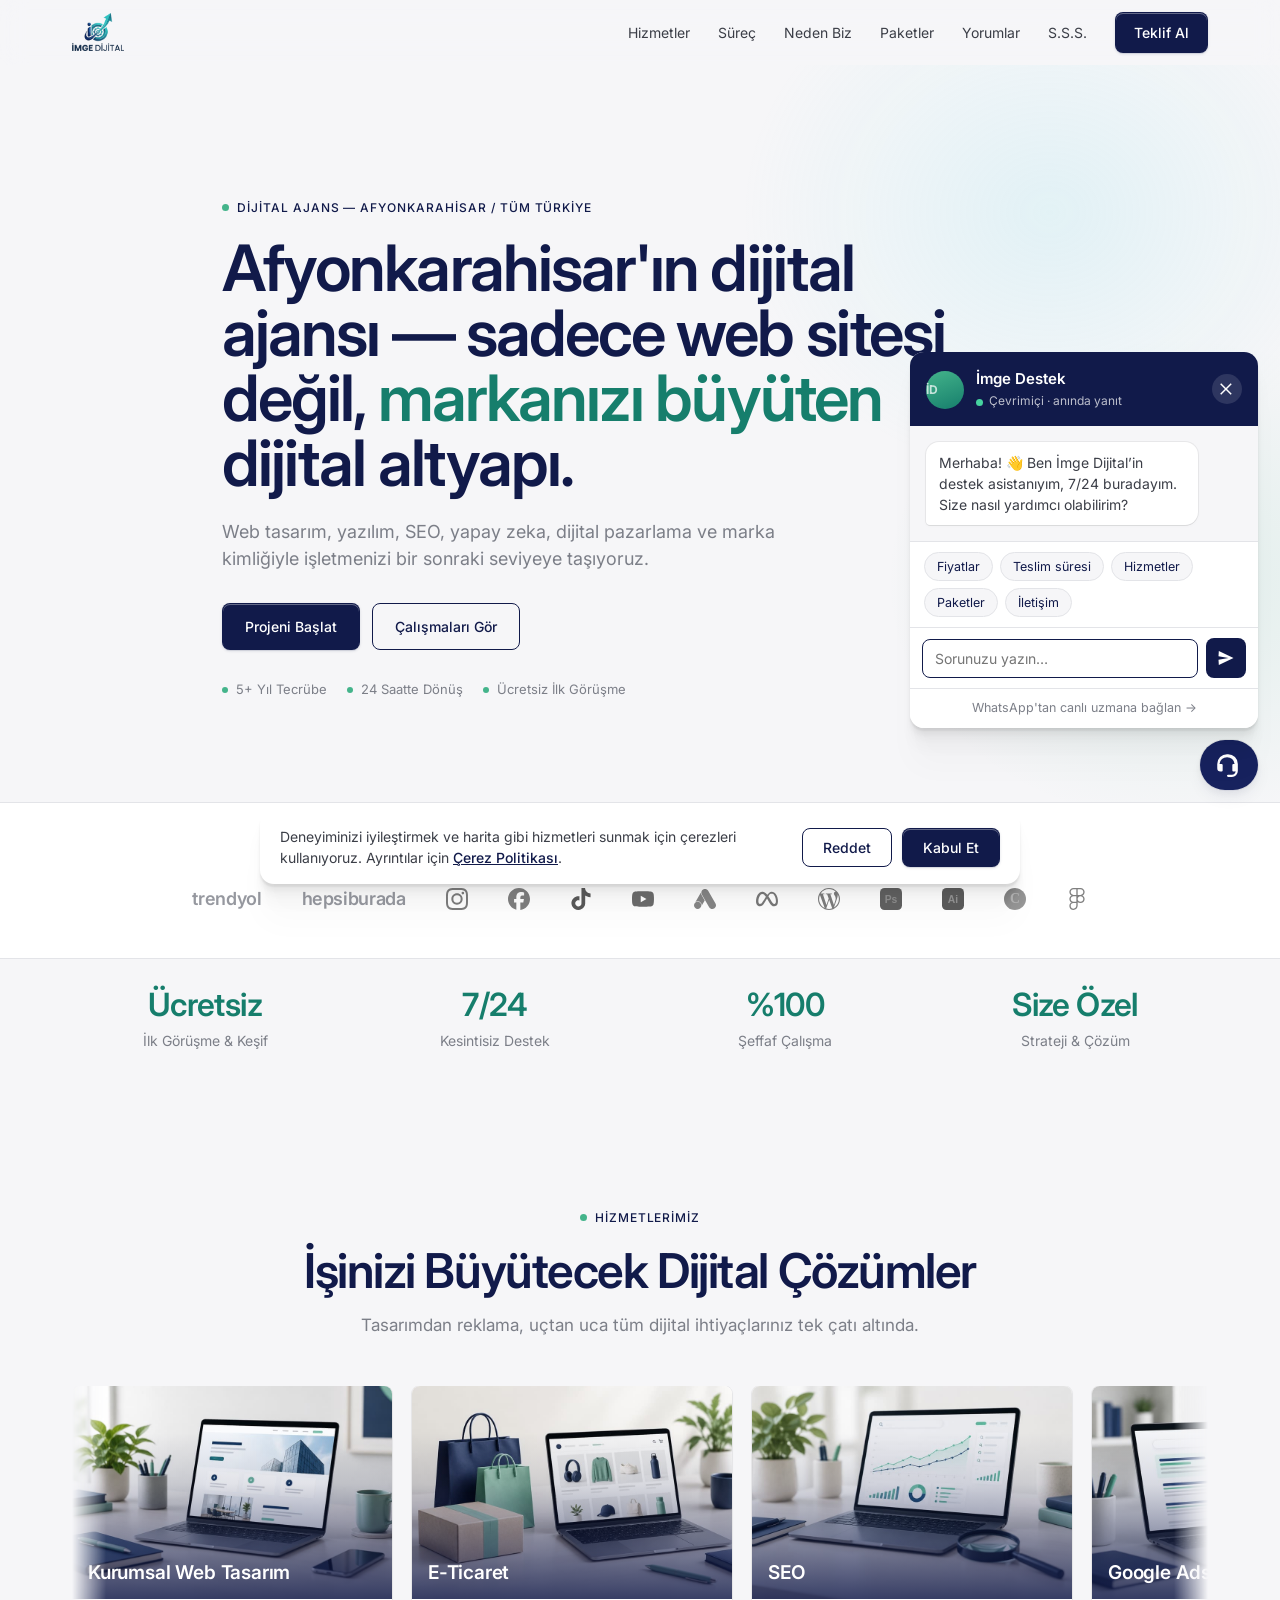
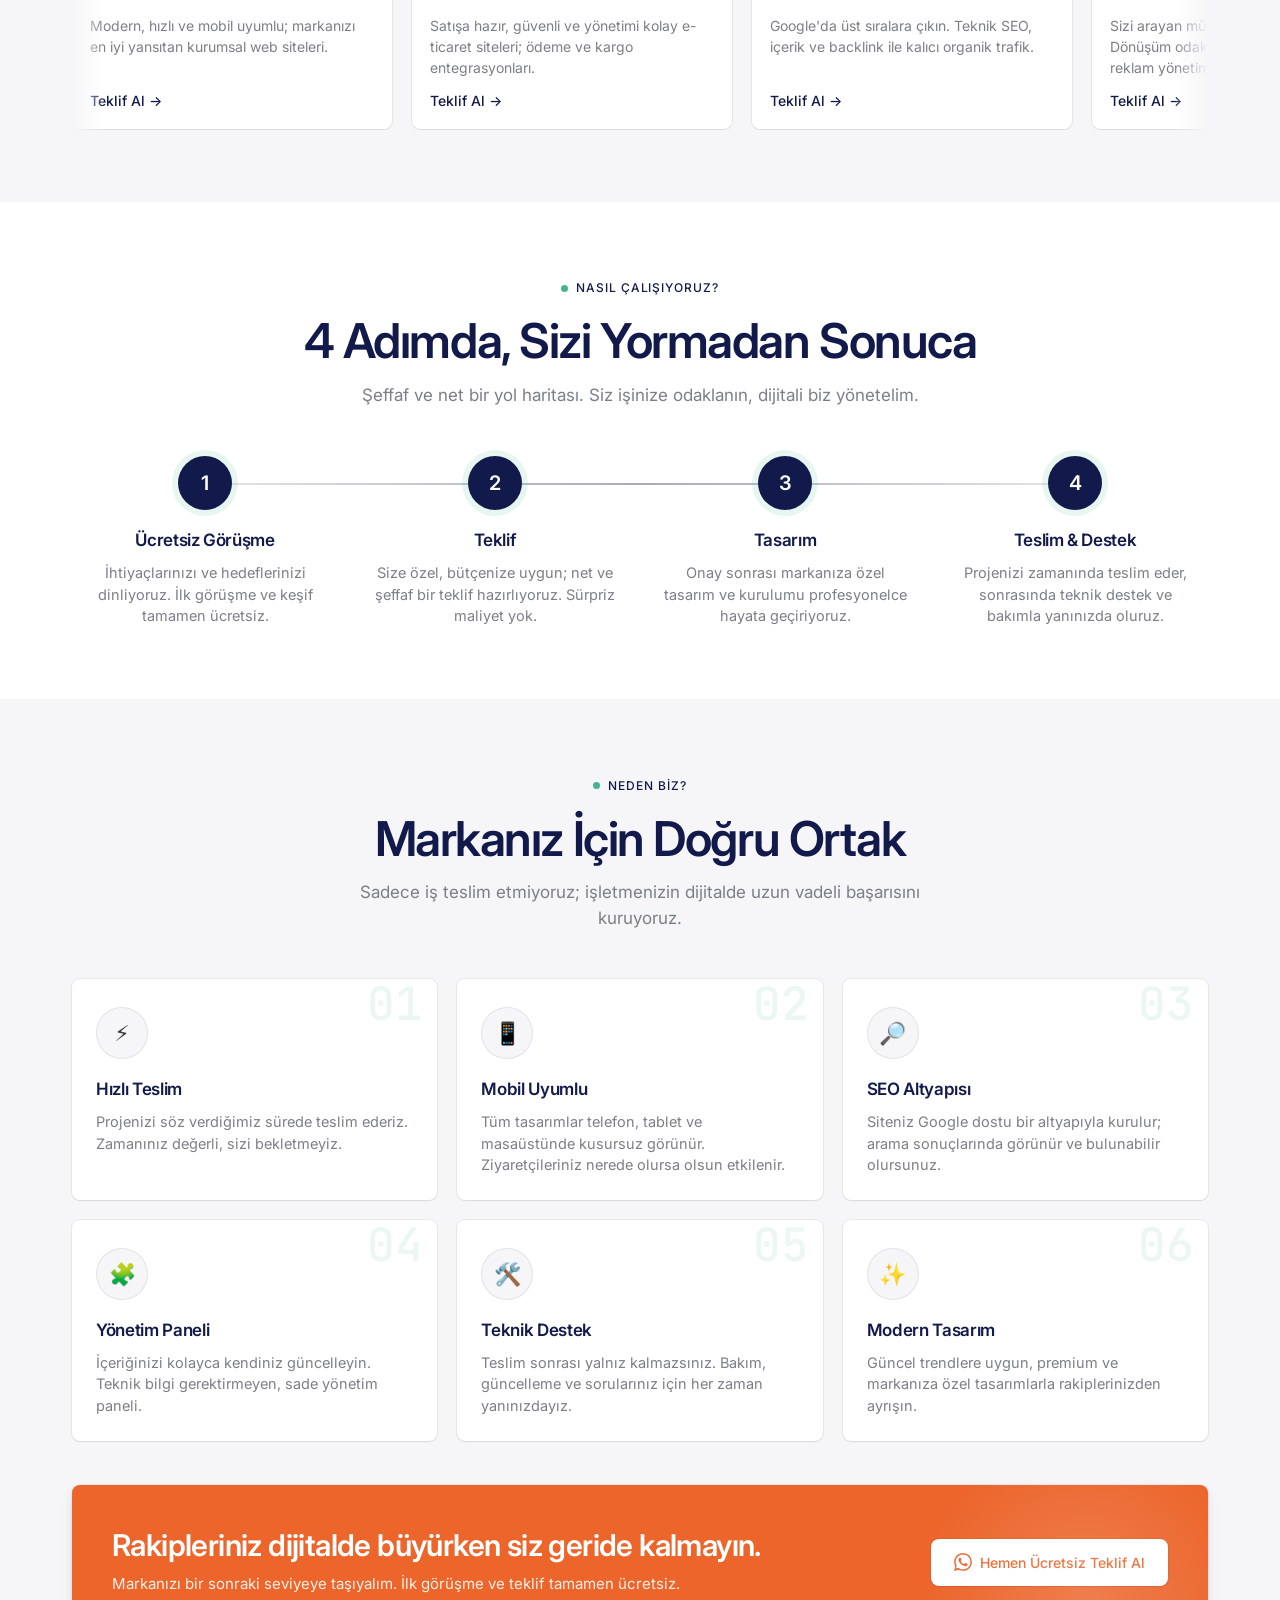
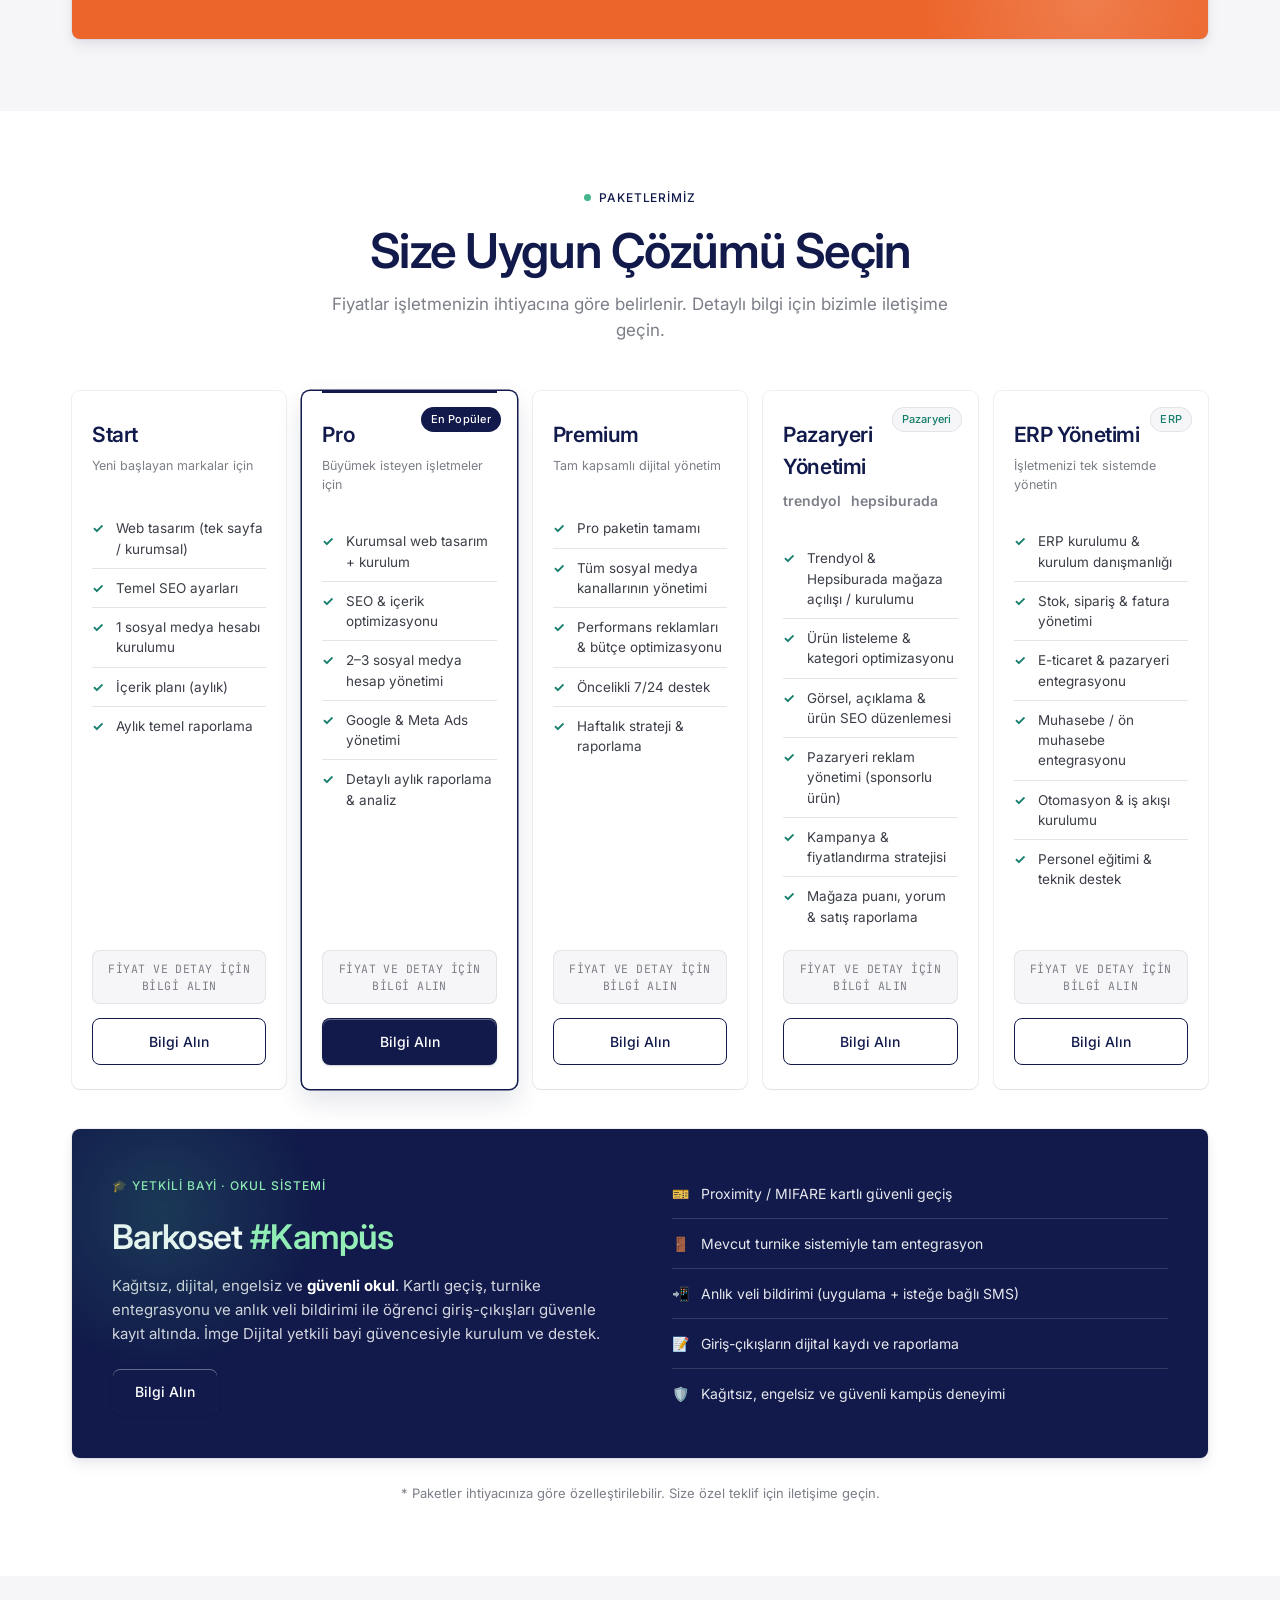
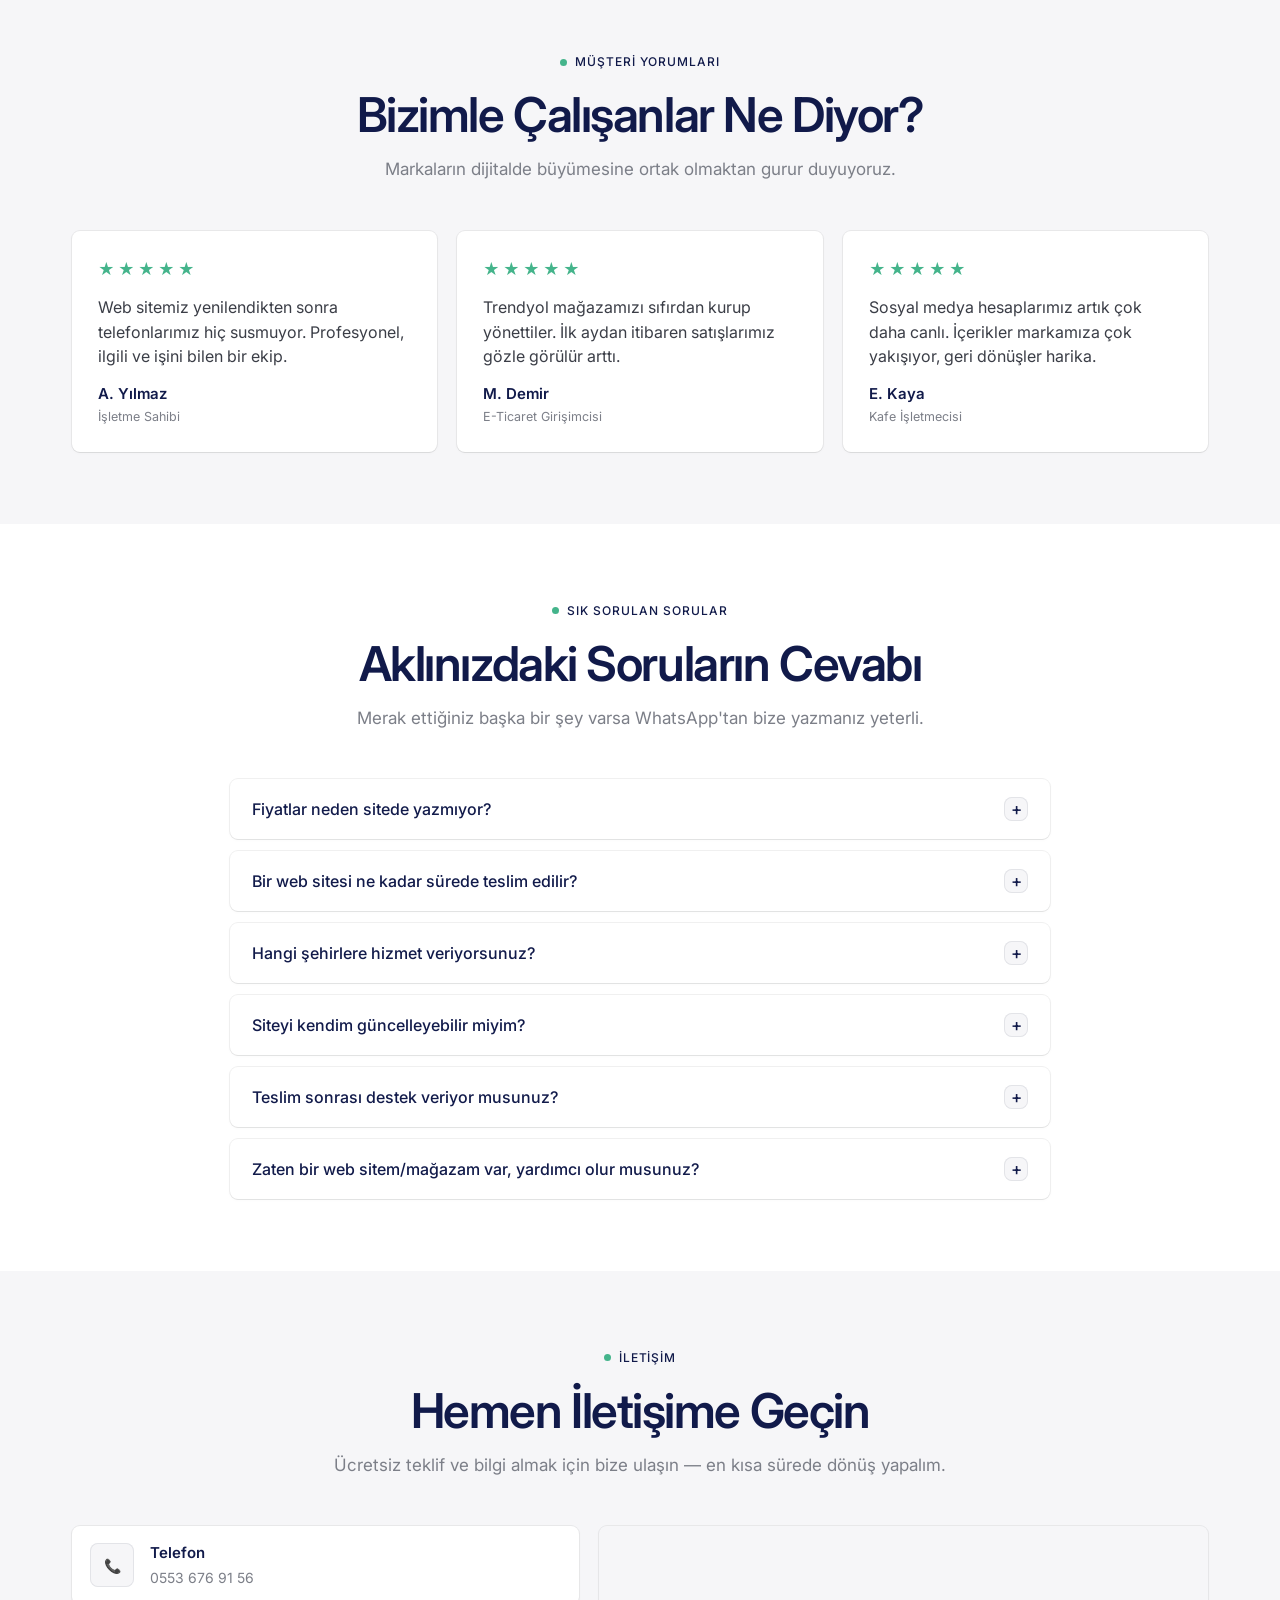
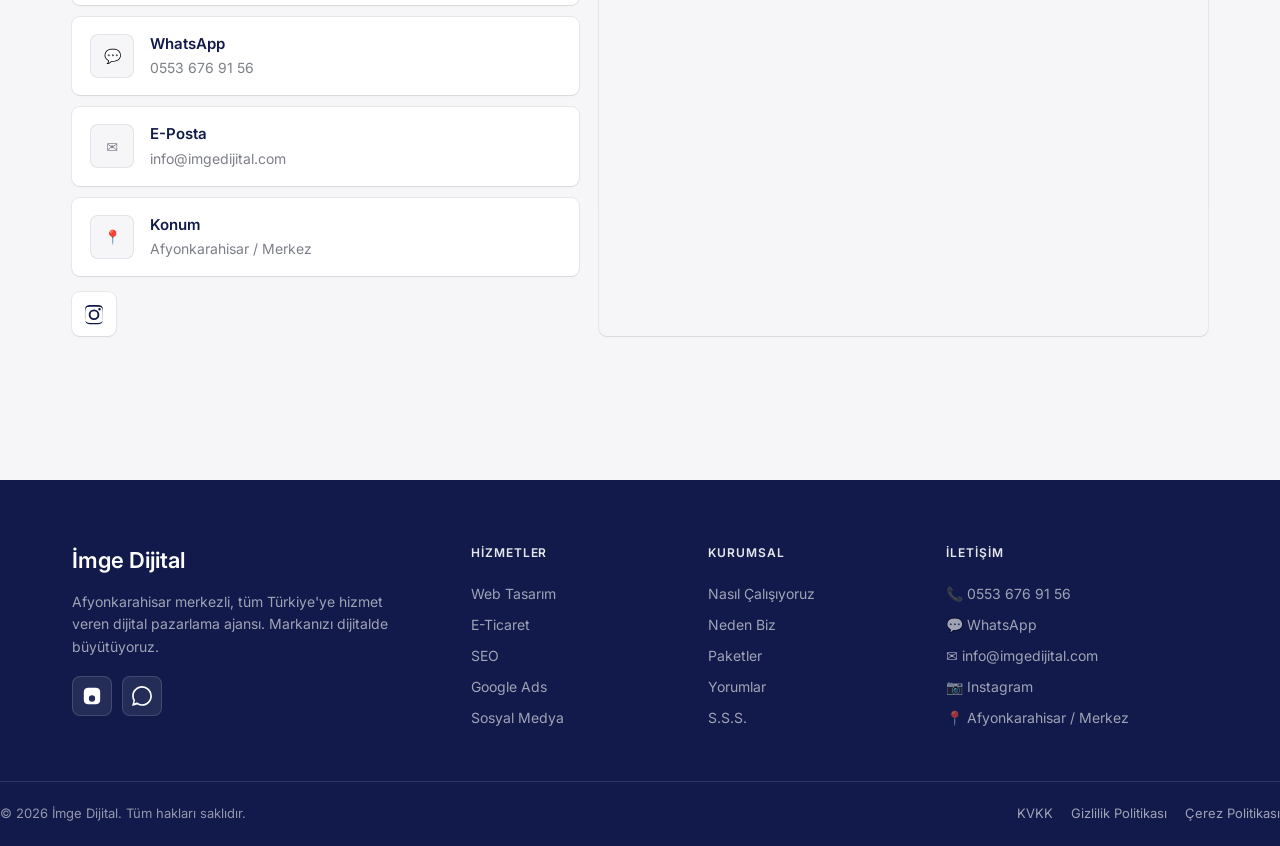
==== index.html @ 30df8cd0 "Neden Biz kartları: numaralandırılmış (01-06), dairesel ikon + hover'da seafoam şerit - CSS counter " ====
<!DOCTYPE html>
<html lang="tr">
<head>
  <meta charset="UTF-8" />
  <meta name="viewport" content="width=device-width, initial-scale=1.0" />
  <title>İmge Dijital | Afyonkarahisar Dijital Pazarlama Ajansı</title>
  <meta name="description" content="Afyonkarahisar merkezli dijital ajans. Web tasarım, e-ticaret, SEO, Google & Meta reklamlarıyla markanızı büyütüyoruz. Ücretsiz teklif alın." />
  <meta name="author" content="İmge Dijital" />
  <meta name="robots" content="index, follow" />
  <meta name="theme-color" content="#f6f6f8" />
  <link rel="canonical" href="https://imgedijital.com/" />

  <!-- Sosyal paylaşım (Open Graph) -->
  <meta property="og:type" content="website" />
  <meta property="og:site_name" content="İmge Dijital" />
  <meta property="og:title" content="İmge Dijital — Kurumsal Web Tasarım & Dijital Pazarlama Ajansı" />
  <meta property="og:description" content="Kurumsal web tasarım, e-ticaret, SEO, Google & Meta reklamları ve sosyal medya yönetimiyle markanızı dijitalde büyütüyoruz. Ücretsiz teklif alın." />
  <meta property="og:image" content="https://imgedijital.com/assets/img/og-image.png" />
  <meta property="og:image:width" content="1200" />
  <meta property="og:image:height" content="630" />
  <meta property="og:url" content="https://imgedijital.com/" />
  <meta property="og:locale" content="tr_TR" />
  <meta name="twitter:card" content="summary_large_image" />
  <meta name="twitter:title" content="İmge Dijital — Dijital Pazarlama & Web Tasarım Ajansı" />
  <meta name="twitter:description" content="Markanızı dijitalde büyütüyoruz. Kurumsal web, e-ticaret, SEO ve reklam yönetimi. Ücretsiz teklif alın." />
  <meta name="twitter:image" content="https://imgedijital.com/assets/img/og-image.png" />

  <!-- Favicon (SVG) -->
  <link rel="icon" href="data:image/svg+xml,%3Csvg xmlns='http://www.w3.org/2000/svg' viewBox='0 0 64 64'%3E%3Crect width='64' height='64' rx='14' fill='%2313335f'/%3E%3Ctext x='32' y='44' font-family='Arial,sans-serif' font-size='30' font-weight='bold' fill='%2334b3c9' text-anchor='middle'%3E%C4%B0D%3C/text%3E%3C/svg%3E" />

  <link rel="preconnect" href="https://fonts.googleapis.com" />
  <link rel="preconnect" href="https://fonts.gstatic.com" crossorigin />
  <link href="https://fonts.googleapis.com/css2?family=Inter:wght@300;400;500;600;700&family=JetBrains+Mono:wght@400;500&display=swap" rel="stylesheet" />
  <link rel="stylesheet" href="css/style.css?v=28" />
</head>
<body>

  <!-- ===== HEADER / NAVBAR ===== -->
  <header class="header" id="header">
    <div class="container nav">
      <a href="#hero" class="logo" aria-label="İmge Dijital ana sayfa">
        <img src="assets/img/logo.png" alt="İmge Dijital logo" class="logo-img" width="52" height="38" />
      </a>

      <nav class="nav-links" id="navLinks" aria-label="Ana menü">
        <a href="#hizmetler">Hizmetler</a>
        <a href="#surec">Süreç</a>
        <a href="#neden-biz">Neden Biz</a>
        <a href="#paketler">Paketler</a>
        <a href="#yorumlar">Yorumlar</a>
        <a href="#sss">S.S.S.</a>
        <a href="https://wa.me/905536769156?text=Merhaba,%20teklif%20almak%20istiyorum" class="btn btn-primary nav-cta" target="_blank" rel="noopener">Teklif Al</a>
      </nav>

      <button class="hamburger" id="hamburger" aria-label="Menüyü aç/kapat" aria-expanded="false">
        <span></span><span></span><span></span>
      </button>
    </div>
  </header>

  <!-- ===== HERO (Column · kurumsal split + kod kartı) ===== -->
  <section class="vb-hero" id="hero">
    <div class="container vb-hero-inner">
      <div class="vb-hero-text">
        <span class="tag-dot">Dijital Ajans — Afyonkarahisar / Tüm Türkiye</span>
        <h1 class="vb-hero-title">Afyonkarahisar'ın dijital ajansı — sadece web sitesi değil, <span class="accent">markanızı büyüten</span> dijital altyapı.</h1>
        <p class="vb-lede">Web tasarım, yazılım, SEO, yapay zeka, dijital pazarlama ve marka kimliğiyle işletmenizi bir sonraki seviyeye taşıyoruz.</p>
        <div class="vb-hero-actions">
          <a class="btn btn-primary" href="https://wa.me/905536769156?text=Merhaba,%20projemi%20ba%C5%9Flatmak%20istiyorum" target="_blank" rel="noopener">Projeni Başlat</a>
          <a class="btn btn-secondary" href="#hizmetler">Çalışmaları Gör</a>
        </div>
        <ul class="vb-hero-meta">
          <li><span class="dot"></span> 5+ Yıl Tecrübe</li>
          <li><span class="dot"></span> 24 Saatte Dönüş</li>
          <li><span class="dot"></span> Ücretsiz İlk Görüşme</li>
        </ul>
      </div>
    </div>
  </section>

  <!-- ===== PLATFORM ŞERİDİ ===== -->
  <section class="platforms">
    <div class="container">
      <p class="platforms-title">Uzmanı Olduğumuz Platformlar</p>
      <div class="platforms-row">
        <span class="wordmark trendyol">trendyol</span>
        <span class="wordmark hepsiburada">hepsiburada</span>
        <img src="assets/icons/instagram.svg" alt="Instagram" loading="lazy" />
        <img src="assets/icons/facebook.svg" alt="Facebook" loading="lazy" />
        <img src="assets/icons/tiktok.svg" alt="TikTok" loading="lazy" />
        <img src="assets/icons/youtube.svg" alt="YouTube" loading="lazy" />
        <img src="assets/icons/googleads.svg" alt="Google Ads" loading="lazy" />
        <img src="assets/icons/meta.svg" alt="Meta" loading="lazy" />
        <img src="assets/icons/wordpress.svg" alt="WordPress" loading="lazy" />
        <img src="assets/icons/photoshop.svg" alt="Adobe Photoshop" loading="lazy" />
        <img src="assets/icons/illustrator.svg" alt="Adobe Illustrator" loading="lazy" />
        <img src="assets/icons/canva.svg" alt="Canva" loading="lazy" />
        <img src="assets/icons/figma.svg" alt="Figma" loading="lazy" />
      </div>
    </div>
  </section>

  <!-- ===== TAAHHÜT BANDI ===== -->
  <section class="stats">
    <div class="container stats-row">
      <div class="stat reveal">
        <span class="stat-num">Ücretsiz</span>
        <span class="stat-label">İlk Görüşme &amp; Keşif</span>
      </div>
      <div class="stat reveal">
        <span class="stat-num">7/24</span>
        <span class="stat-label">Kesintisiz Destek</span>
      </div>
      <div class="stat reveal">
        <span class="stat-num">%100</span>
        <span class="stat-label">Şeffaf Çalışma</span>
      </div>
      <div class="stat reveal">
        <span class="stat-num">Size Özel</span>
        <span class="stat-label">Strateji &amp; Çözüm</span>
      </div>
    </div>
  </section>

  <!-- ===== HİZMETLER ===== -->
  <section class="section" id="hizmetler">
    <div class="container">
      <div class="section-head">
        <span class="eyebrow">Hizmetlerimiz</span>
        <h2>İşinizi Büyütecek Dijital Çözümler</h2>
        <p>Tasarımdan reklama, uçtan uca tüm dijital ihtiyaçlarınız tek çatı altında.</p>
      </div>

      <div class="svc-carousel" id="svcCarousel" aria-label="Hizmetler — kayan galeri">
        <div class="svc-track" id="svcTrack">
          <article class="svc-slide">
            <div class="svc-media"><img src="assets/img/services/web.jpg" alt="Kurumsal web tasarım" loading="lazy" width="430" height="287" /><h3><a href="/web-tasarim">Kurumsal Web Tasarım</a></h3></div>
            <div class="svc-body"><p>Modern, hızlı ve mobil uyumlu; markanızı en iyi yansıtan kurumsal web siteleri.</p><a href="https://wa.me/905536769156?text=Merhaba,%20Kurumsal%20Web%20Tasar%C4%B1m%20i%C3%A7in%20teklif%20almak%20istiyorum" class="svc-cta" target="_blank" rel="noopener">Teklif Al →</a></div>
          </article>
          <article class="svc-slide">
            <div class="svc-media"><img src="assets/img/services/eticaret.jpg" alt="E-ticaret" loading="lazy" width="430" height="287" /><h3><a href="/e-ticaret">E-Ticaret</a></h3></div>
            <div class="svc-body"><p>Satışa hazır, güvenli ve yönetimi kolay e-ticaret siteleri; ödeme ve kargo entegrasyonları.</p><a href="https://wa.me/905536769156?text=Merhaba,%20E-Ticaret%20sitesi%20i%C3%A7in%20teklif%20almak%20istiyorum" class="svc-cta" target="_blank" rel="noopener">Teklif Al →</a></div>
          </article>
          <article class="svc-slide">
            <div class="svc-media"><img src="assets/img/services/seo.jpg" alt="SEO ve analiz" loading="lazy" width="430" height="287" /><h3><a href="/seo-hizmeti">SEO</a></h3></div>
            <div class="svc-body"><p>Google'da üst sıralara çıkın. Teknik SEO, içerik ve backlink ile kalıcı organik trafik.</p><a href="https://wa.me/905536769156?text=Merhaba,%20SEO%20hizmeti%20i%C3%A7in%20teklif%20almak%20istiyorum" class="svc-cta" target="_blank" rel="noopener">Teklif Al →</a></div>
          </article>
          <article class="svc-slide">
            <div class="svc-media"><img src="assets/img/services/googleads.jpg" alt="Google Ads" loading="lazy" width="430" height="287" /><h3><a href="/google-ads-yonetimi">Google Ads</a></h3></div>
            <div class="svc-body"><p>Sizi arayan müşterinin karşısına çıkın. Dönüşüm odaklı, bütçe dostu Google reklam yönetimi.</p><a href="https://wa.me/905536769156?text=Merhaba,%20Google%20Ads%20i%C3%A7in%20teklif%20almak%20istiyorum" class="svc-cta" target="_blank" rel="noopener">Teklif Al →</a></div>
          </article>
          <article class="svc-slide">
            <div class="svc-media"><img src="assets/img/services/meta.jpg" alt="Meta reklamları" loading="lazy" width="430" height="287" /><h3>Meta Reklamları</h3></div>
            <div class="svc-body"><p>Instagram &amp; Facebook'ta doğru kitleye ulaşın. Hedefli kampanyalarla satış ve etkileşim.</p><a href="https://wa.me/905536769156?text=Merhaba,%20Meta%20Reklamlar%C4%B1%20i%C3%A7in%20teklif%20almak%20istiyorum" class="svc-cta" target="_blank" rel="noopener">Teklif Al →</a></div>
          </article>
          <article class="svc-slide">
            <div class="svc-media"><img src="assets/img/services/sosyal.jpg" alt="Sosyal medya yönetimi" loading="lazy" width="430" height="287" /><h3>Sosyal Medya Yönetimi</h3></div>
            <div class="svc-body"><p>İçerik planı, tasarım ve paylaşım yönetimi ile markanızı sosyal medyada canlı tutuyoruz.</p><a href="https://wa.me/905536769156?text=Merhaba,%20Sosyal%20Medya%20Y%C3%B6netimi%20i%C3%A7in%20teklif%20almak%20istiyorum" class="svc-cta" target="_blank" rel="noopener">Teklif Al →</a></div>
          </article>
          <article class="svc-slide">
            <div class="svc-media"><img src="assets/img/services/logo.jpg" alt="Logo ve kurumsal kimlik" loading="lazy" width="430" height="287" /><h3>Logo &amp; Kurumsal Kimlik</h3></div>
            <div class="svc-body"><p>Akılda kalıcı logo, kartvizit ve kurumsal kimlik tasarımıyla markanıza profesyonel bir yüz.</p><a href="https://wa.me/905536769156?text=Merhaba,%20Logo%20ve%20Kurumsal%20Kimlik%20i%C3%A7in%20teklif%20almak%20istiyorum" class="svc-cta" target="_blank" rel="noopener">Teklif Al →</a></div>
          </article>
          <article class="svc-slide">
            <div class="svc-media"><img src="assets/img/services/video.jpg" alt="Video reklam" loading="lazy" width="430" height="287" /><h3>Video Reklam</h3></div>
            <div class="svc-body"><p>Tanıtım, ürün ve reklam videolarıyla markanızı hareketlendirin; kısa ve etkili prodüksiyon.</p><a href="https://wa.me/905536769156?text=Merhaba,%20Video%20Reklam%20i%C3%A7in%20teklif%20almak%20istiyorum" class="svc-cta" target="_blank" rel="noopener">Teklif Al →</a></div>
          </article>
        </div>
      </div>
    </div>
  </section>

  <!-- ===== SÜREÇ / NASIL ÇALIŞIYORUZ ===== -->
  <section class="section section-alt" id="surec">
    <div class="container">
      <div class="section-head">
        <span class="eyebrow">Nasıl Çalışıyoruz?</span>
        <h2>4 Adımda, Sizi Yormadan Sonuca</h2>
        <p>Şeffaf ve net bir yol haritası. Siz işinize odaklanın, dijitali biz yönetelim.</p>
      </div>

      <div class="steps">
        <div class="step reveal">
          <span class="step-num">1</span>
          <h3>Ücretsiz Görüşme</h3>
          <p>İhtiyaçlarınızı ve hedeflerinizi dinliyoruz. İlk görüşme ve keşif tamamen ücretsiz.</p>
        </div>
        <div class="step reveal">
          <span class="step-num">2</span>
          <h3>Teklif</h3>
          <p>Size özel, bütçenize uygun; net ve şeffaf bir teklif hazırlıyoruz. Sürpriz maliyet yok.</p>
        </div>
        <div class="step reveal">
          <span class="step-num">3</span>
          <h3>Tasarım</h3>
          <p>Onay sonrası markanıza özel tasarım ve kurulumu profesyonelce hayata geçiriyoruz.</p>
        </div>
        <div class="step reveal">
          <span class="step-num">4</span>
          <h3>Teslim &amp; Destek</h3>
          <p>Projenizi zamanında teslim eder, sonrasında teknik destek ve bakımla yanınızda oluruz.</p>
        </div>
      </div>
    </div>
  </section>

  <!-- ===== NEDEN BİZ ===== -->
  <section class="section" id="neden-biz">
    <div class="container">
      <div class="section-head">
        <span class="eyebrow">Neden Biz?</span>
        <h2>Markanız İçin Doğru Ortak</h2>
        <p>Sadece iş teslim etmiyoruz; işletmenizin dijitalde uzun vadeli başarısını kuruyoruz.</p>
      </div>

      <div class="grid grid-3 features">
        <div class="feature reveal">
          <span class="feat-ico">⚡</span>
          <h3>Hızlı Teslim</h3>
          <p>Projenizi söz verdiğimiz sürede teslim ederiz. Zamanınız değerli, sizi bekletmeyiz.</p>
        </div>
        <div class="feature reveal">
          <span class="feat-ico">📱</span>
          <h3>Mobil Uyumlu</h3>
          <p>Tüm tasarımlar telefon, tablet ve masaüstünde kusursuz görünür. Ziyaretçileriniz nerede olursa olsun etkilenir.</p>
        </div>
        <div class="feature reveal">
          <span class="feat-ico">🔎</span>
          <h3>SEO Altyapısı</h3>
          <p>Siteniz Google dostu bir altyapıyla kurulur; arama sonuçlarında görünür ve bulunabilir olursunuz.</p>
        </div>
        <div class="feature reveal">
          <span class="feat-ico">🧩</span>
          <h3>Yönetim Paneli</h3>
          <p>İçeriğinizi kolayca kendiniz güncelleyin. Teknik bilgi gerektirmeyen, sade yönetim paneli.</p>
        </div>
        <div class="feature reveal">
          <span class="feat-ico">🛠️</span>
          <h3>Teknik Destek</h3>
          <p>Teslim sonrası yalnız kalmazsınız. Bakım, güncelleme ve sorularınız için her zaman yanınızdayız.</p>
        </div>
        <div class="feature reveal">
          <span class="feat-ico">✨</span>
          <h3>Modern Tasarım</h3>
          <p>Güncel trendlere uygun, premium ve markanıza özel tasarımlarla rakiplerinizden ayrışın.</p>
        </div>
      </div>

      <!-- Harekete geçirici banner -->
      <div class="cta-banner reveal">
        <div class="cta-text">
          <h3>Rakipleriniz dijitalde büyürken siz geride kalmayın.</h3>
          <p>Markanızı bir sonraki seviyeye taşıyalım. İlk görüşme ve teklif tamamen ücretsiz.</p>
        </div>
        <a href="https://wa.me/905536769156?text=Merhaba,%20markam%C4%B1%20b%C3%BCy%C3%BCtmek%20i%C3%A7in%20teklif%20almak%20istiyorum" class="btn btn-white" target="_blank" rel="noopener">
          <svg class="ico" viewBox="0 0 24 24" width="20" height="20" aria-hidden="true"><path fill="currentColor" d="M.057 24l1.687-6.163a11.867 11.867 0 0 1-1.587-5.946C.16 5.335 5.495 0 12.05 0a11.82 11.82 0 0 1 8.413 3.488 11.82 11.82 0 0 1 3.48 8.414c-.003 6.557-5.338 11.892-11.893 11.892a11.9 11.9 0 0 1-5.688-1.448L.057 24zm6.597-3.807c1.676.995 3.276 1.591 5.392 1.592 5.448 0 9.886-4.434 9.889-9.885.002-5.462-4.415-9.89-9.881-9.892-5.452 0-9.887 4.434-9.889 9.884a9.82 9.82 0 0 0 1.51 5.26l-.999 3.648 3.978-1.297zm11.387-5.464c-.074-.124-.272-.198-.57-.347-.297-.149-1.758-.868-2.031-.967-.272-.099-.47-.149-.669.149-.198.297-.768.967-.941 1.165-.173.198-.347.223-.644.074-.297-.149-1.255-.462-2.39-1.475-.883-.788-1.48-1.761-1.653-2.059-.173-.297-.018-.458.13-.606.134-.133.297-.347.446-.521.151-.172.2-.296.3-.495.099-.198.05-.372-.025-.521-.075-.148-.669-1.611-.916-2.206-.242-.579-.487-.501-.669-.51l-.57-.01c-.198 0-.52.074-.792.372-.272.297-1.04 1.016-1.04 2.479 0 1.462 1.065 2.875 1.213 3.074.149.198 2.095 3.2 5.076 4.487.71.306 1.263.489 1.694.626.712.226 1.36.194 1.872.118.571-.085 1.758-.719 2.006-1.413.248-.695.248-1.29.173-1.414z"/></svg>
          Hemen Ücretsiz Teklif Al
        </a>
      </div>
    </div>
  </section>

  <!-- ===== PAKETLER ===== -->
  <section class="section section-alt" id="paketler">
    <div class="container">
      <div class="section-head">
        <span class="eyebrow">Paketlerimiz</span>
        <h2>Size Uygun Çözümü Seçin</h2>
        <p>Fiyatlar işletmenizin ihtiyacına göre belirlenir. Detaylı bilgi için bizimle iletişime geçin.</p>
      </div>

      <div class="grid packages">
        <article class="pkg reveal">
          <div class="pkg-head">
            <h3>Start</h3>
            <p class="pkg-tag">Yeni başlayan markalar için</p>
          </div>
          <ul class="pkg-list">
            <li>Web tasarım (tek sayfa / kurumsal)</li>
            <li>Temel SEO ayarları</li>
            <li>1 sosyal medya hesabı kurulumu</li>
            <li>İçerik planı (aylık)</li>
            <li>Aylık temel raporlama</li>
          </ul>
          <p class="pkg-price">Fiyat ve detay için bilgi alın</p>
          <a href="https://wa.me/905536769156?text=Merhaba,%20Start%20paketi%20hakk%C4%B1nda%20bilgi%20almak%20istiyorum" class="btn btn-outline pkg-btn" target="_blank" rel="noopener">Bilgi Alın</a>
        </article>

        <article class="pkg pkg-featured reveal">
          <span class="pkg-badge">En Popüler</span>
          <div class="pkg-head">
            <h3>Pro</h3>
            <p class="pkg-tag">Büyümek isteyen işletmeler için</p>
          </div>
          <ul class="pkg-list">
            <li>Kurumsal web tasarım + kurulum</li>
            <li>SEO &amp; içerik optimizasyonu</li>
            <li>2–3 sosyal medya hesap yönetimi</li>
            <li>Google &amp; Meta Ads yönetimi</li>
            <li>Detaylı aylık raporlama &amp; analiz</li>
          </ul>
          <p class="pkg-price">Fiyat ve detay için bilgi alın</p>
          <a href="https://wa.me/905536769156?text=Merhaba,%20Pro%20paketi%20hakk%C4%B1nda%20bilgi%20almak%20istiyorum" class="btn btn-primary pkg-btn" target="_blank" rel="noopener">Bilgi Alın</a>
        </article>

        <article class="pkg reveal">
          <div class="pkg-head">
            <h3>Premium</h3>
            <p class="pkg-tag">Tam kapsamlı dijital yönetim</p>
          </div>
          <ul class="pkg-list">
            <li>Pro paketin tamamı</li>
            <li>Tüm sosyal medya kanallarının yönetimi</li>
            <li>Performans reklamları &amp; bütçe optimizasyonu</li>
            <li>Öncelikli 7/24 destek</li>
            <li>Haftalık strateji &amp; raporlama</li>
          </ul>
          <p class="pkg-price">Fiyat ve detay için bilgi alın</p>
          <a href="https://wa.me/905536769156?text=Merhaba,%20Premium%20paketi%20hakk%C4%B1nda%20bilgi%20almak%20istiyorum" class="btn btn-outline pkg-btn" target="_blank" rel="noopener">Bilgi Alın</a>
        </article>

        <article class="pkg pkg-market reveal">
          <span class="pkg-badge badge-market">Pazaryeri</span>
          <div class="pkg-head">
            <h3>Pazaryeri Yönetimi</h3>
            <div class="pkg-market-logos">
              <span class="wordmark trendyol">trendyol</span>
              <span class="wordmark hepsiburada">hepsiburada</span>
            </div>
          </div>
          <ul class="pkg-list">
            <li>Trendyol &amp; Hepsiburada mağaza açılışı / kurulumu</li>
            <li>Ürün listeleme &amp; kategori optimizasyonu</li>
            <li>Görsel, açıklama &amp; ürün SEO düzenlemesi</li>
            <li>Pazaryeri reklam yönetimi (sponsorlu ürün)</li>
            <li>Kampanya &amp; fiyatlandırma stratejisi</li>
            <li>Mağaza puanı, yorum &amp; satış raporlama</li>
          </ul>
          <p class="pkg-price">Fiyat ve detay için bilgi alın</p>
          <a href="https://wa.me/905536769156?text=Merhaba,%20Pazaryeri%20(Trendyol%20%26%20Hepsiburada)%20paketi%20hakk%C4%B1nda%20bilgi%20almak%20istiyorum" class="btn btn-outline pkg-btn" target="_blank" rel="noopener">Bilgi Alın</a>
        </article>

        <article class="pkg pkg-erp reveal">
          <span class="pkg-badge badge-erp">ERP</span>
          <div class="pkg-head">
            <h3>ERP Yönetimi</h3>
            <p class="pkg-tag">İşletmenizi tek sistemde yönetin</p>
          </div>
          <ul class="pkg-list">
            <li>ERP kurulumu &amp; kurulum danışmanlığı</li>
            <li>Stok, sipariş &amp; fatura yönetimi</li>
            <li>E-ticaret &amp; pazaryeri entegrasyonu</li>
            <li>Muhasebe / ön muhasebe entegrasyonu</li>
            <li>Otomasyon &amp; iş akışı kurulumu</li>
            <li>Personel eğitimi &amp; teknik destek</li>
          </ul>
          <p class="pkg-price">Fiyat ve detay için bilgi alın</p>
          <a href="https://wa.me/905536769156?text=Merhaba,%20ERP%20Y%C3%B6netimi%20paketi%20hakk%C4%B1nda%20bilgi%20almak%20istiyorum" class="btn btn-outline pkg-btn" target="_blank" rel="noopener">Bilgi Alın</a>
        </article>
      </div>

      <!-- Barkoset #Kampüs (yetkili bayi) -->
      <div class="barkoset reveal">
        <div class="bk-info">
          <span class="bk-badge">🎓 Yetkili Bayi · Okul Sistemi</span>
          <h3>Barkoset <span class="bk-hash">#Kampüs</span></h3>
          <p>Kağıtsız, dijital, engelsiz ve <strong>güvenli okul</strong>. Kartlı geçiş, turnike entegrasyonu ve anlık veli bildirimi ile öğrenci giriş-çıkışları güvenle kayıt altında. İmge Dijital yetkili bayi güvencesiyle kurulum ve destek.</p>
          <a href="https://wa.me/905536769156?text=Merhaba,%20Barkoset%20%23Kamp%C3%BCs%20okul%20ge%C3%A7i%C5%9F%20sistemi%20hakk%C4%B1nda%20bilgi%20almak%20istiyorum" class="btn btn-primary" target="_blank" rel="noopener">Bilgi Alın</a>
        </div>
        <ul class="bk-features">
          <li><span>🎫</span> Proximity / MIFARE kartlı güvenli geçiş</li>
          <li><span>🚪</span> Mevcut turnike sistemiyle tam entegrasyon</li>
          <li><span>📲</span> Anlık veli bildirimi (uygulama + isteğe bağlı SMS)</li>
          <li><span>📝</span> Giriş-çıkışların dijital kaydı ve raporlama</li>
          <li><span>🛡️</span> Kağıtsız, engelsiz ve güvenli kampüs deneyimi</li>
        </ul>
      </div>

      <p class="pkg-note">* Paketler ihtiyacınıza göre özelleştirilebilir. Size özel teklif için iletişime geçin.</p>
    </div>
  </section>

  <!-- ===== MÜŞTERİ YORUMLARI ===== -->
  <!-- TODO: Aşağıdaki yorumlar örnektir. Gerçek müşteri yorumlarınızla değiştirin. -->
  <section class="section" id="yorumlar">
    <div class="container">
      <div class="section-head">
        <span class="eyebrow">Müşteri Yorumları</span>
        <h2>Bizimle Çalışanlar Ne Diyor?</h2>
        <p>Markaların dijitalde büyümesine ortak olmaktan gurur duyuyoruz.</p>
      </div>

      <div class="grid grid-3">
        <figure class="testi reveal">
          <div class="testi-stars" aria-label="5 üzerinden 5 yıldız">★★★★★</div>
          <blockquote>Web sitemiz yenilendikten sonra telefonlarımız hiç susmuyor. Profesyonel, ilgili ve işini bilen bir ekip.</blockquote>
          <figcaption><strong>A. Yılmaz</strong><span>İşletme Sahibi</span></figcaption>
        </figure>
        <figure class="testi reveal">
          <div class="testi-stars" aria-label="5 üzerinden 5 yıldız">★★★★★</div>
          <blockquote>Trendyol mağazamızı sıfırdan kurup yönettiler. İlk aydan itibaren satışlarımız gözle görülür arttı.</blockquote>
          <figcaption><strong>M. Demir</strong><span>E-Ticaret Girişimcisi</span></figcaption>
        </figure>
        <figure class="testi reveal">
          <div class="testi-stars" aria-label="5 üzerinden 5 yıldız">★★★★★</div>
          <blockquote>Sosyal medya hesaplarımız artık çok daha canlı. İçerikler markamıza çok yakışıyor, geri dönüşler harika.</blockquote>
          <figcaption><strong>E. Kaya</strong><span>Kafe İşletmecisi</span></figcaption>
        </figure>
      </div>
    </div>
  </section>

  <!-- ===== SSS ===== -->
  <section class="section section-alt" id="sss">
    <div class="container">
      <div class="section-head">
        <span class="eyebrow">Sık Sorulan Sorular</span>
        <h2>Aklınızdaki Soruların Cevabı</h2>
        <p>Merak ettiğiniz başka bir şey varsa WhatsApp'tan bize yazmanız yeterli.</p>
      </div>

      <div class="faq">
        <div class="faq-item">
          <button class="faq-q" type="button">
            Fiyatlar neden sitede yazmıyor?
            <span class="faq-ico" aria-hidden="true">+</span>
          </button>
          <div class="faq-a"><p>Her işletmenin ihtiyacı farklı olduğu için tek bir sabit fiyat vermiyoruz. Size özel, bütçenizi en verimli kullanan bir teklif hazırlıyoruz. Ücretsiz görüşmede net fiyatı öğrenebilirsiniz.</p></div>
        </div>
        <div class="faq-item">
          <button class="faq-q" type="button">
            Bir web sitesi ne kadar sürede teslim edilir?
            <span class="faq-ico" aria-hidden="true">+</span>
          </button>
          <div class="faq-a"><p>Proje kapsamına göre değişmekle birlikte, kurumsal siteler ortalama 5–10 iş günü içinde teslim edilir. İçerik ve görseller hazırsa süre daha da kısalır.</p></div>
        </div>
        <div class="faq-item">
          <button class="faq-q" type="button">
            Hangi şehirlere hizmet veriyorsunuz?
            <span class="faq-ico" aria-hidden="true">+</span>
          </button>
          <div class="faq-a"><p>Merkezimiz Afyonkarahisar'da olmakla birlikte, tüm hizmetlerimizi online olarak Türkiye'nin her yerine veriyoruz. Uzaklık bir engel değil.</p></div>
        </div>
        <div class="faq-item">
          <button class="faq-q" type="button">
            Siteyi kendim güncelleyebilir miyim?
            <span class="faq-ico" aria-hidden="true">+</span>
          </button>
          <div class="faq-a"><p>Evet. Teknik bilgi gerektirmeyen, kullanımı kolay bir yönetim paneli teslim ediyoruz. İçerik, görsel ve fiyatlarınızı dilediğiniz zaman kendiniz güncelleyebilirsiniz.</p></div>
        </div>
        <div class="faq-item">
          <button class="faq-q" type="button">
            Teslim sonrası destek veriyor musunuz?
            <span class="faq-ico" aria-hidden="true">+</span>
          </button>
          <div class="faq-a"><p>Kesinlikle. Teslim sonrasında da bakım, güncelleme ve teknik destekle yanınızdayız. Sorularınıza hızlıca dönüş yaparız.</p></div>
        </div>
        <div class="faq-item">
          <button class="faq-q" type="button">
            Zaten bir web sitem/mağazam var, yardımcı olur musunuz?
            <span class="faq-ico" aria-hidden="true">+</span>
          </button>
          <div class="faq-a"><p>Elbette. Mevcut sitenizi veya Trendyol/Hepsiburada mağazanızı inceleyip iyileştirir, satışlarınızı artıracak optimizasyonları uygularız.</p></div>
        </div>
      </div>
    </div>
  </section>

  <!-- ===== İLETİŞİM ===== -->
  <section class="section" id="iletisim">
    <div class="container">
      <div class="section-head">
        <span class="eyebrow">İletişim</span>
        <h2>Hemen İletişime Geçin</h2>
        <p>Ücretsiz teklif ve bilgi almak için bize ulaşın — en kısa sürede dönüş yapalım.</p>
      </div>

      <div class="contact-grid">
        <div class="contact-info">
          <a class="contact-item" href="tel:+905536769156">
            <span class="contact-ico" aria-hidden="true">📞</span>
            <div>
              <strong>Telefon</strong>
              <span>0553 676 91 56</span>
            </div>
          </a>

          <a class="contact-item" href="https://wa.me/905536769156?text=Merhaba,%20teklif%20almak%20istiyorum" target="_blank" rel="noopener">
            <span class="contact-ico" aria-hidden="true">💬</span>
            <div>
              <strong>WhatsApp</strong>
              <span>0553 676 91 56</span>
            </div>
          </a>

          <a class="contact-item" href="mailto:info@imgedijital.com">
            <span class="contact-ico" aria-hidden="true">✉️</span>
            <div>
              <strong>E-Posta</strong>
              <span>info@imgedijital.com</span>
            </div>
          </a>

          <div class="contact-item contact-static">
            <span class="contact-ico" aria-hidden="true">📍</span>
            <div>
              <strong>Konum</strong>
              <span>Afyonkarahisar / Merkez</span>
            </div>
          </div>

          <div class="socials">
            <a href="https://www.instagram.com/imgedijital/" class="social" aria-label="Instagram (@imgedijital)" target="_blank" rel="noopener">
              <svg viewBox="0 0 24 24" width="22" height="22" aria-hidden="true"><path fill="currentColor" d="M12 2.16c3.2 0 3.58.01 4.85.07 1.17.05 1.8.25 2.23.41.56.22.96.48 1.38.9.42.42.68.82.9 1.38.16.42.36 1.06.41 2.23.06 1.27.07 1.65.07 4.85s-.01 3.58-.07 4.85c-.05 1.17-.25 1.8-.41 2.23-.22.56-.48.96-.9 1.38-.42.42-.82.68-1.38.9-.42.16-1.06.36-2.23.41-1.27.06-1.65.07-4.85.07s-3.58-.01-4.85-.07c-1.17-.05-1.8-.25-2.23-.41a3.7 3.7 0 0 1-1.38-.9 3.7 3.7 0 0 1-.9-1.38c-.16-.42-.36-1.06-.41-2.23-.06-1.27-.07-1.65-.07-4.85s.01-3.58.07-4.85c.05-1.17.25-1.8.41-2.23.22-.56.48-.96.9-1.38.42-.42.82-.68 1.38-.9.42-.16 1.06-.36 2.23-.41C8.42 2.17 8.8 2.16 12 2.16zm0 1.8c-3.15 0-3.5.01-4.74.07-1.14.05-1.76.24-2.17.4-.55.22-.94.47-1.35.88-.41.41-.66.8-.88 1.35-.16.41-.35 1.03-.4 2.17-.06 1.24-.07 1.59-.07 4.74s.01 3.5.07 4.74c.05 1.14.24 1.76.4 2.17.22.55.47.94.88 1.35.41.41.8.66 1.35.88.41.16 1.03.35 2.17.4 1.24.06 1.59.07 4.74.07s3.5-.01 4.74-.07c1.14-.05 1.76-.24 2.17-.4.55-.22.94-.47 1.35-.88.41-.41.66-.8.88-1.35.16-.41.35-1.03.4-2.17.06-1.24.07-1.59.07-4.74s-.01-3.5-.07-4.74c-.05-1.14-.24-1.76-.4-2.17a3.6 3.6 0 0 0-.88-1.35 3.6 3.6 0 0 0-1.35-.88c-.41-.16-1.03-.35-2.17-.4-1.24-.06-1.59-.07-4.74-.07zm0 3.06a5.82 5.82 0 1 1 0 11.64 5.82 5.82 0 0 1 0-11.64zm0 9.6a3.78 3.78 0 1 0 0-7.56 3.78 3.78 0 0 0 0 7.56zm7.41-9.83a1.36 1.36 0 1 1-2.72 0 1.36 1.36 0 0 1 2.72 0z"/></svg>
            </a>
          </div>
        </div>

        <div class="map-wrap">
          <iframe
            id="mapFrame"
            title="İmge Dijital konum — Afyonkarahisar Merkez"
            src="https://www.google.com/maps?q=Afyonkarahisar+Merkez&output=embed"
            loading="lazy"
            referrerpolicy="no-referrer-when-downgrade"
            allowfullscreen></iframe>
        </div>
      </div>
    </div>
  </section>

  <!-- ===== FOOTER ===== -->
  <footer class="footer">
    <div class="container footer-inner">
      <div class="footer-brand">
        <a href="#hero" class="logo logo-light">
          <span class="logo-text">İmge Dijital</span>
        </a>
        <p>Afyonkarahisar merkezli, tüm Türkiye'ye hizmet veren dijital pazarlama ajansı. Markanızı dijitalde büyütüyoruz.</p>
        <div class="footer-social">
          <a href="https://www.instagram.com/imgedijital/" aria-label="Instagram" target="_blank" rel="noopener">
            <svg viewBox="0 0 24 24" width="20" height="20" aria-hidden="true"><path fill="currentColor" d="M12 2.16c3.2 0 3.58.01 4.85.07 1.17.05 1.8.25 2.23.41.56.22.96.48 1.38.9.42.42.68.82.9 1.38.16.42.36 1.06.41 2.23.06 1.27.07 1.65.07 4.85s-.01 3.58-.07 4.85c-.05 1.17-.25 1.8-.41 2.23-.22.56-.48.96-.9 1.38-.42.42-.82.68-1.38.9-.42.16-1.06.36-2.23.41-1.27.06-1.65.07-4.85.07s-3.58-.01-4.85-.07c-1.17-.05-1.8-.25-2.23-.41a3.7 3.7 0 0 1-1.38-.9 3.7 3.7 0 0 1-.9-1.38c-.16-.42-.36-1.06-.41-2.23-.06-1.27-.07-1.65-.07-4.85s.01-3.58.07-4.85c.05-1.17.25-1.8.41-2.23.22-.56.48-.96.9-1.38.42-.42.82-.68 1.38-.9.42-.16 1.06-.36 2.23-.41C8.42 2.17 8.8 2.16 12 2.16zm0 9.06a3.78 3.78 0 1 0 0 7.56 3.78 3.78 0 0 0 0-7.56zm7.41-.77a1.36 1.36 0 1 1-2.72 0 1.36 1.36 0 0 1 2.72 0z"/></svg>
          </a>
          <a href="https://wa.me/905536769156" aria-label="WhatsApp" target="_blank" rel="noopener">
            <svg viewBox="0 0 24 24" width="20" height="20" aria-hidden="true"><path fill="currentColor" d="M.057 24l1.687-6.163a11.867 11.867 0 0 1-1.587-5.946C.16 5.335 5.495 0 12.05 0a11.82 11.82 0 0 1 8.413 3.488 11.82 11.82 0 0 1 3.48 8.414c-.003 6.557-5.338 11.892-11.893 11.892a11.9 11.9 0 0 1-5.688-1.448L.057 24zm6.597-3.807c1.676.995 3.276 1.591 5.392 1.592 5.448 0 9.886-4.434 9.889-9.885.002-5.462-4.415-9.89-9.881-9.892-5.452 0-9.887 4.434-9.889 9.884a9.82 9.82 0 0 0 1.51 5.26l-.999 3.648 3.978-1.297z"/></svg>
          </a>
        </div>
      </div>

      <div class="footer-col">
        <h4>Hizmetler</h4>
        <a href="/web-tasarim">Web Tasarım</a>
        <a href="/e-ticaret">E-Ticaret</a>
        <a href="/seo-hizmeti">SEO</a>
        <a href="/google-ads-yonetimi">Google Ads</a>
        <a href="#hizmetler">Sosyal Medya</a>
      </div>

      <div class="footer-col">
        <h4>Kurumsal</h4>
        <a href="#surec">Nasıl Çalışıyoruz</a>
        <a href="#neden-biz">Neden Biz</a>
        <a href="#paketler">Paketler</a>
        <a href="#yorumlar">Yorumlar</a>
        <a href="#sss">S.S.S.</a>
      </div>

      <div class="footer-col">
        <h4>İletişim</h4>
        <a href="tel:+905536769156">📞 0553 676 91 56</a>
        <a href="https://wa.me/905536769156" target="_blank" rel="noopener">💬 WhatsApp</a>
        <a href="mailto:info@imgedijital.com">✉️ info@imgedijital.com</a>
        <a href="https://www.instagram.com/imgedijital/" target="_blank" rel="noopener">📷 Instagram</a>
        <span>📍 Afyonkarahisar / Merkez</span>
      </div>
    </div>

    <div class="footer-bottom">
      <p>© <span id="year"></span> İmge Dijital. Tüm hakları saklıdır.</p>
      <nav class="footer-legal" aria-label="Yasal">
        <a href="/kvkk">KVKK</a>
        <a href="/gizlilik">Gizlilik Politikası</a>
        <a href="/cerez">Çerez Politikası</a>
      </nav>
    </div>
  </footer>

  <!-- ===== YUKARI ÇIK BUTONU ===== -->
  <button class="to-top" id="toTop" aria-label="Sayfanın başına dön">
    <svg viewBox="0 0 24 24" width="22" height="22" aria-hidden="true"><path fill="currentColor" d="M12 4l8 8-1.41 1.41L13 7.83V20h-2V7.83l-5.59 5.58L4 12z"/></svg>
  </button>

  <!-- ===== ÇEREZ ONAY BANDI ===== -->
  <div class="cookie" id="cookie" hidden>
    <div class="cookie-inner">
      <p>Deneyiminizi iyileştirmek ve harita gibi hizmetleri sunmak için çerezleri kullanıyoruz. Ayrıntılar için <a href="/cerez">Çerez Politikası</a>.</p>
      <div class="cookie-actions">
        <button class="btn btn-secondary" id="cookieReject" type="button">Reddet</button>
        <button class="btn btn-primary" id="cookieAccept" type="button">Kabul Et</button>
      </div>
    </div>
  </div>

  <!-- ===== DESTEK MERKEZİ WIDGET ===== -->
  <div class="support" id="support">
    <div class="support-panel" id="supportPanel" role="dialog" aria-label="İmge Destek asistanı" aria-hidden="true">
      <div class="support-head">
        <div class="sh-id">
          <span class="s-avatar">İD</span>
          <div>
            <strong>İmge Destek</strong>
            <span><span class="s-live"></span> Çevrimiçi · anında yanıt</span>
          </div>
        </div>
        <button class="support-close" id="supportClose" type="button" aria-label="Kapat">
          <svg viewBox="0 0 24 24" width="18" height="18" aria-hidden="true"><path fill="currentColor" d="M18.3 5.71 12 12l6.3 6.29-1.42 1.42L10.59 13.4 4.29 19.7 2.87 18.29 9.17 12 2.87 5.71 4.29 4.29 10.59 10.6 16.88 4.29z"/></svg>
        </button>
      </div>

      <div class="support-body" id="supportBody" aria-live="polite"></div>

      <div class="support-chips" id="supportChips">
        <button type="button" data-q="Fiyatlar nasıl?">Fiyatlar</button>
        <button type="button" data-q="Ne kadar sürede teslim edilir?">Teslim süresi</button>
        <button type="button" data-q="Hangi hizmetleri veriyorsunuz?">Hizmetler</button>
        <button type="button" data-q="Paketler neler?">Paketler</button>
        <button type="button" data-q="İletişim bilgileri">İletişim</button>
      </div>

      <form class="support-input" id="supportForm" autocomplete="off">
        <input id="supportMsg" type="text" placeholder="Sorunuzu yazın…" aria-label="Mesajınız" />
        <button type="submit" class="support-send" aria-label="Gönder">
          <svg viewBox="0 0 24 24" width="20" height="20" aria-hidden="true"><path fill="currentColor" d="M3.4 20.4 21 12 3.4 3.6 3 10l12 2-12 2z"/></svg>
        </button>
      </form>

      <a class="support-wa" href="https://wa.me/905536769156?text=Merhaba,%20canl%C4%B1%20destek%20istiyorum" target="_blank" rel="noopener">WhatsApp'tan canlı uzmana bağlan →</a>
    </div>

    <button class="support-fab" id="supportFab" type="button" aria-expanded="false" aria-controls="supportPanel" aria-label="Destek merkezini aç">
      <svg class="fab-open" viewBox="0 0 24 24" width="26" height="26" aria-hidden="true"><path fill="currentColor" d="M12 2a9 9 0 0 0-9 9v4a3 3 0 0 0 3 3h1a1 1 0 0 0 1-1v-5a1 1 0 0 0-1-1H5.08A7 7 0 0 1 19 11h-1.08a1 1 0 0 0-1 1v5a1 1 0 0 0 1 1H19a3 3 0 0 0 .92-.15A3.5 3.5 0 0 1 16.5 21H13a1 1 0 1 0 0 2h3.5A5.5 5.5 0 0 0 22 17.5V11a9 9 0 0 0-9-9z"/></svg>
      <span class="fab-label">Destek</span>
    </button>
  </div>

  <!-- ===== YAPISAL VERİ (JSON-LD) ===== -->
  <script type="application/ld+json">
  {
    "@context": "https://schema.org",
    "@type": "ProfessionalService",
    "name": "İmge Dijital",
    "image": "https://imgedijital.com/assets/img/og-image.png",
    "url": "https://imgedijital.com/",
    "telephone": "+905536769156",
    "email": "info@imgedijital.com",
    "priceRange": "₺₺",
    "description": "Afyonkarahisar merkezli dijital pazarlama ve web tasarım ajansı. Kurumsal web, e-ticaret, SEO, Google & Meta reklamları ve sosyal medya yönetimi.",
    "address": {
      "@type": "PostalAddress",
      "addressLocality": "Afyonkarahisar",
      "addressRegion": "Afyonkarahisar",
      "addressCountry": "TR"
    },
    "areaServed": "TR",
    "sameAs": ["https://www.instagram.com/imgedijital/"]
  }
  </script>
  <script type="application/ld+json">
  {
    "@context": "https://schema.org",
    "@type": "FAQPage",
    "mainEntity": [
      { "@type": "Question", "name": "Fiyatlar neden sitede yazmıyor?", "acceptedAnswer": { "@type": "Answer", "text": "Her işletmenin ihtiyacı farklı olduğu için tek bir sabit fiyat vermiyoruz. Size özel, bütçenizi en verimli kullanan bir teklif hazırlıyoruz. Ücretsiz görüşmede net fiyatı öğrenebilirsiniz." } },
      { "@type": "Question", "name": "Bir web sitesi ne kadar sürede teslim edilir?", "acceptedAnswer": { "@type": "Answer", "text": "Proje kapsamına göre değişmekle birlikte, kurumsal siteler ortalama 5-10 iş günü içinde teslim edilir. İçerik ve görseller hazırsa süre daha da kısalır." } },
      { "@type": "Question", "name": "Hangi şehirlere hizmet veriyorsunuz?", "acceptedAnswer": { "@type": "Answer", "text": "Merkezimiz Afyonkarahisar'da olmakla birlikte, tüm hizmetlerimizi online olarak Türkiye'nin her yerine veriyoruz." } },
      { "@type": "Question", "name": "Siteyi kendim güncelleyebilir miyim?", "acceptedAnswer": { "@type": "Answer", "text": "Evet. Teknik bilgi gerektirmeyen, kullanımı kolay bir yönetim paneli teslim ediyoruz. İçerik, görsel ve fiyatlarınızı dilediğiniz zaman kendiniz güncelleyebilirsiniz." } },
      { "@type": "Question", "name": "Teslim sonrası destek veriyor musunuz?", "acceptedAnswer": { "@type": "Answer", "text": "Kesinlikle. Teslim sonrasında da bakım, güncelleme ve teknik destekle yanınızdayız." } }
    ]
  }
  </script>

  <script src="js/main.js?v=16"></script>
  <script src="js/consent.js?v=4"></script>
  <script src="js/support.js?v=6"></script>
  <script>
    // Hizmet carousel'ini sonsuz döngü için ikile
    (function () {
      var t = document.getElementById('svcTrack');
      if (!t) return;
      Array.prototype.slice.call(t.children).forEach(function (el) {
        var c = el.cloneNode(true);
        c.setAttribute('aria-hidden', 'true');
        t.appendChild(c);
      });
    })();
  </script>
</body>
</html>
---- css/style.css ----
/* =====================================================================
   İmge Dijital — Column sistemi ("cool dawn altında derin lacivert defter")
   Açık zemin #f6f6f8 · beyaz kartlar · yumuşak çok katmanlı gölgeler
   Indigo lacivert #111a4a ana yapı · seafoam yeşil veri/kod (marka teal ailesi)
   Tek turuncu #ec652b yüksek-sinyal aksan (sayfada tek yüzey) · 8px köşeler
   Inter (SuisseIntl yerine) · JetBrains Mono (mono/kod) · editoryal sıkı tracking
   ===================================================================== */
:root {
  --navy: #111a4a;          /* indigo navy — ana yapı, CTA, başlık, logo */
  --ink: #011821;           /* midnight ink — koyu yüzey */
  --slate: #3b3e47;         /* slate ink — güçlü gövde */
  --steel: #7c7f88;         /* steel — baskın gövde/link */
  --fog: #a9acb6;           /* ikon/placeholder */
  --mist: #cbcccf;          /* en açık metin */
  --silver: #e3e4e8;        /* kart/çizgi kenarı */
  --canvas: #f6f6f8;        /* sayfa zemini */
  --white: #ffffff;
  --charcoal: #232730;

  --orange: #ec652b;        /* signal orange — sayfada tek yüksek-sinyal yüzey */
  --peach: #f2936b;
  --sea-600: #44b48b;       /* seafoam — veri/kod (marka teal ailesi) */
  --sea-700: #167e6c;       /* koyu seafoam — sayı/vurgu */
  --sea-400: #94efb7;       /* açık seafoam — string */
  --sky: #88deeb;

  /* gölge dili */
  --sh-sm: rgba(18,22,30,.024) 0 1px 4px 0, rgba(18,22,30,.05) 0 1px 0 0, rgba(18,22,30,.06) 0 0 0 1px;
  --sh-md: rgba(17,26,74,.05) 0 8px 16px 0, rgba(17,26,74,.05) 0 4px 8px 0, rgba(17,26,74,.06) 0 0 0 1px;
  --sh-xl: rgba(0,0,0,.02) 0 40px 32px 0, rgba(0,0,0,.03) 0 22px 18px 0, rgba(0,0,0,.03) 0 12px 10px 0, rgba(0,0,0,.04) 0 7px 5px 0, rgba(0,0,0,.07) 0 3px 2px 0;
  --sh-widget: rgba(30,30,44,.15) 24px 48px 64px 0, rgb(255,255,255) 0 0 0 1px inset;
  --sh-btn: rgba(17,26,74,.14) 0 1px 3px 0, rgba(17,26,74,.08) 0 1px 0 0, rgba(255,255,255,.35) 0 1px 0 0 inset;

  --max: 1200px;
  --gap: 72px;
  --radius: 8px;
  --body: 'Inter', ui-sans-serif, system-ui, -apple-system, 'Segoe UI', Roboto, sans-serif;
  --mono: 'JetBrains Mono', ui-monospace, SFMono-Regular, Menlo, Consolas, monospace;
}

/* ===== RESET / BASE ===== */
* { margin: 0; padding: 0; box-sizing: border-box; }
html { scroll-behavior: smooth; }
body {
  font-family: var(--body); color: var(--slate); background: var(--canvas);
  line-height: 1.5; -webkit-font-smoothing: antialiased; overflow-x: hidden;
}
a { text-decoration: none; color: inherit; }
ul { list-style: none; }
img, svg { display: block; max-width: 100%; }
h1, h2, h3, h4 { font-family: var(--body); color: var(--navy); font-weight: 600; letter-spacing: -.02em; }
::selection { background: var(--navy); color: #fff; }

.container { width: 100%; max-width: var(--max); margin: 0 auto; padding: 0 32px; }

a:focus-visible, button:focus-visible {
  outline: none; box-shadow: 0 0 0 2px var(--canvas), 0 0 0 4px var(--navy); border-radius: var(--radius);
}

/* ===== TAG / EYEBROW (nokta önekli etiket) ===== */
.overline, .eyebrow, .tag-dot {
  display: inline-flex; align-items: center; gap: 8px; font-family: var(--body);
  text-transform: uppercase; font-size: 12px; font-weight: 500; letter-spacing: .08em;
  color: var(--navy); background: none; border: 0; padding: 0; margin-bottom: 18px;
}
.overline::before, .eyebrow::before, .tag-dot::before {
  content: ""; width: 7px; height: 7px; border-radius: 9999px; background: var(--sea-600); flex-shrink: 0;
}
.section-head .eyebrow { justify-content: center; }
.accent { color: var(--sea-700); }

/* ===== BUTONLAR (8px, editoryal) ===== */
.btn {
  display: inline-flex; align-items: center; justify-content: center; gap: 8px;
  font-family: var(--body); font-weight: 500; font-size: 14px; letter-spacing: 0;
  padding: 12px 22px; border: 1px solid transparent; border-radius: var(--radius);
  cursor: pointer; transition: background .16s ease, box-shadow .16s ease, transform .16s ease, color .16s ease, border-color .16s;
  white-space: nowrap;
}
.btn svg { width: 18px; height: 18px; }
.btn-primary { background: var(--navy); color: #fff; box-shadow: var(--sh-btn); }
.btn-primary:hover { background: #17225e; transform: translateY(-1px); }
.btn-secondary, .btn-outline { background: transparent; color: var(--navy); border-color: var(--navy); }
.btn-secondary:hover, .btn-outline:hover { background: rgba(17,26,74,.05); }
.btn-white { background: #fff; color: var(--navy); box-shadow: var(--sh-sm); }
.btn-white:hover { background: #fff; transform: translateY(-1px); box-shadow: var(--sh-md); }
/* turuncu buton yalnız CTA bandında (yüksek sinyal) */
.btn-accent { background: var(--orange); color: #fff; box-shadow: var(--sh-btn); }
.btn-accent:hover { background: #d8551d; transform: translateY(-1px); }

/* ===== HEADER / NAV ===== */
.header {
  position: sticky; top: 0; z-index: 100;
  background: rgba(246,246,248,.72); backdrop-filter: blur(12px); -webkit-backdrop-filter: blur(12px);
  border-bottom: 1px solid transparent; transition: border-color .2s, background .2s;
}
.header.scrolled { background: rgba(255,255,255,.85); border-bottom-color: var(--silver); }
.nav { display: flex; align-items: center; justify-content: space-between; height: 64px; }
.logo { display: flex; align-items: center; }
.logo-img { height: 38px; width: auto; }
.nav-links { display: flex; align-items: center; gap: 28px; }
.nav-links a {
  font-family: var(--body); font-weight: 400; font-size: 14px; letter-spacing: 0;
  color: var(--slate); transition: color .15s ease;
}
.nav-links a:hover { color: var(--navy); }
.nav-links .nav-cta {
  color: #fff; background: var(--navy); font-weight: 500; padding: 9px 18px;
  border-radius: var(--radius); box-shadow: var(--sh-btn);
}
.nav-links .nav-cta:hover { color: #fff; background: #17225e; }

.hamburger { display: none; flex-direction: column; gap: 5px; background: none; border: 0; cursor: pointer; padding: 6px; }
.hamburger span { width: 24px; height: 2px; background: var(--navy); border-radius: 2px; transition: .3s; }
.hamburger.active span:nth-child(1) { transform: translateY(7px) rotate(45deg); }
.hamburger.active span:nth-child(2) { opacity: 0; }
.hamburger.active span:nth-child(3) { transform: translateY(-7px) rotate(-45deg); }

/* ===== HERO (split: metin + kod/veri kartı) ===== */
.vb-hero { background: var(--canvas); position: relative; overflow: hidden; }
.vb-hero::before {
  content: ""; position: absolute; inset: 0; z-index: 0; pointer-events: none;
  background:
    radial-gradient(40% 60% at 82% 20%, rgba(136,222,235,.18), transparent 60%),
    radial-gradient(38% 55% at 92% 70%, rgba(68,180,139,.12), transparent 60%);
}
.vb-hero-inner {
  position: relative; z-index: 1;
  padding: clamp(64px, 10vw, 128px) 32px clamp(56px, 8vw, 104px);
  max-width: 900px;
}
.vb-hero-title {
  font-size: clamp(40px, 6vw, 64px); line-height: 1.02; letter-spacing: -.03em; color: var(--navy);
  max-width: 18ch;
}
.vb-lede {
  font-family: var(--body); font-size: clamp(16px, 1.6vw, 18px); line-height: 1.55; color: var(--steel);
  max-width: 52ch; margin: 22px 0 30px; border: 0; padding: 0;
}
.vb-hero-actions { display: flex; gap: 12px; flex-wrap: wrap; }
.vb-hero-meta { display: flex; flex-wrap: wrap; gap: 20px; margin-top: 30px; }
.vb-hero-meta li { font-family: var(--body); font-size: 13px; color: var(--steel); display: inline-flex; align-items: center; gap: 8px; }
.vb-hero-meta .dot { width: 6px; height: 6px; border-radius: 9999px; background: var(--sea-600); }

/* ===== BÖLÜM / SECTION-HEAD ===== */
.section { padding: var(--gap) 0; position: relative; }
.section-alt { background: #fff; }
.section-head { max-width: 680px; margin: 0 auto 48px; text-align: center; }
.section-head h2 {
  font-size: clamp(30px, 4vw, 48px); line-height: 1.08; letter-spacing: -.03em; margin: 0; color: var(--navy);
}
.section-head p { font-family: var(--body); color: var(--steel); font-size: 17px; line-height: 1.5; margin: 16px auto 0; max-width: 58ch; }

.grid { display: grid; gap: 20px; }
.grid-3 { grid-template-columns: repeat(3, 1fr); }

/* ===== PLATFORM ŞERİDİ ===== */
.platforms { padding: 40px 0; background: #fff; border-top: 1px solid var(--silver); border-bottom: 1px solid var(--silver); }
.platforms-title {
  font-family: var(--body); text-transform: uppercase; letter-spacing: .08em; font-size: 12px;
  font-weight: 500; color: var(--steel); text-align: center; margin-bottom: 24px;
}
.platforms-row { display: flex; flex-wrap: nowrap; align-items: center; justify-content: center; gap: 40px; overflow-x: auto; padding-bottom: 6px; }
.platforms-row img { height: 22px; width: auto; flex-shrink: 0; filter: grayscale(1) brightness(.55); opacity: .65; transition: opacity .18s, filter .18s; }
.platforms-row img:hover { filter: grayscale(0) brightness(1); opacity: 1; }
.platforms-row .wordmark { font-family: var(--body); font-weight: 600; font-size: 18px; color: var(--steel); letter-spacing: -.02em; flex-shrink: 0; opacity: .8; transition: opacity .18s, color .18s; }
.platforms-row .wordmark:hover { opacity: 1; color: var(--navy); }

/* ===== İSTATİSTİK / TAAHHÜT BANDI (seafoam sayılar, çizgisiz) ===== */
.stats { padding: 20px 0 var(--gap); }
.stats-row { display: grid; grid-template-columns: repeat(4, 1fr); gap: 24px; }
.stat { padding: 8px 12px; text-align: center; }
.stat-num { display: block; font-family: var(--body); font-weight: 600; font-size: clamp(24px, 3vw, 32px); color: var(--sea-700); line-height: 1.1; letter-spacing: -.02em; }
.stat-label { display: block; font-family: var(--body); font-size: 14px; color: var(--steel); margin-top: 8px; }

/* ===== KARTLAR (hizmetler) — bordered content card ===== */
.card, .svc-card {
  background: #fff; border-radius: var(--radius); padding: 24px; box-shadow: var(--sh-sm);
  transition: transform .2s ease, box-shadow .2s ease; display: flex; flex-direction: column;
}
.card:hover, .svc-card:hover { transform: translateY(-3px); box-shadow: var(--sh-md); }
.svc-ico {
  width: 48px; height: 48px; display: grid; place-items: center; font-size: 22px;
  border-radius: var(--radius); background: var(--canvas); box-shadow: inset 0 0 0 1px var(--silver);
  margin-bottom: 18px;
}
.card h3, .svc-card h3 { font-size: 20px; letter-spacing: -.01em; margin-bottom: 10px; color: var(--navy); }
.card p, .svc-card p { font-family: var(--body); color: var(--steel); font-size: 15px; line-height: 1.55; flex: 1; margin-bottom: 18px; }
.svc-cta { font-family: var(--body); font-weight: 500; letter-spacing: 0; font-size: 14px; color: var(--navy); align-self: flex-start; transition: gap .15s, color .15s; display: inline-flex; gap: 6px; }
.svc-cta:hover { color: var(--sea-700); gap: 10px; }
.card-logos { display: flex; gap: 12px; flex-wrap: wrap; margin-bottom: 16px; }
.card-logos .brand { width: 28px; height: 28px; filter: grayscale(1) brightness(.55); opacity: .7; }

/* ===== HİZMET CAROUSEL (kayan banner) ===== */
.svc-carousel {
  position: relative; overflow: hidden; margin-top: 8px;
  -webkit-mask-image: linear-gradient(90deg, transparent, #000 3%, #000 97%, transparent);
          mask-image: linear-gradient(90deg, transparent, #000 3%, #000 97%, transparent);
}
.svc-track { display: flex; width: max-content; animation: svcScroll 26s linear infinite; will-change: transform; }
.svc-carousel:hover .svc-track, .svc-carousel:focus-within .svc-track { animation-play-state: paused; }
.svc-slide {
  flex: 0 0 320px; width: 320px; margin-right: 20px; background: #fff;
  border-radius: var(--radius); overflow: hidden; box-shadow: var(--sh-sm);
  display: flex; flex-direction: column;
}
.svc-media { position: relative; aspect-ratio: 3 / 2; overflow: hidden; }
.svc-media img { width: 100%; height: 100%; object-fit: cover; display: block; }
.svc-media::after { content: ""; position: absolute; inset: 0; background: linear-gradient(to top, rgba(17,26,74,.82), rgba(17,26,74,.12) 54%, rgba(17,26,74,0) 78%); }
.svc-media h3 { position: absolute; left: 16px; right: 16px; bottom: 12px; z-index: 1; color: #fff; font-size: 19px; letter-spacing: -.01em; }
.svc-body { padding: 16px 18px 18px; display: flex; flex-direction: column; gap: 12px; flex: 1; }
.svc-body p { font-family: var(--body); color: var(--steel); font-size: 14px; line-height: 1.5; flex: 1; }
@keyframes svcScroll { from { transform: translateX(0); } to { transform: translateX(-50%); } }
@media (prefers-reduced-motion: reduce) {
  .svc-track { animation: none; }
  .svc-carousel { overflow-x: auto; -webkit-overflow-scrolling: touch; }
}

/* ===== SÜREÇ (bağlı zaman çizelgesi) ===== */
.steps { display: grid; grid-template-columns: repeat(4, 1fr); gap: 24px; position: relative; }
.steps::before { content: ""; position: absolute; top: 27px; left: 12.5%; right: 12.5%; height: 2px; background: linear-gradient(90deg, var(--silver), var(--fog), var(--silver)); z-index: 0; }
.step { position: relative; text-align: center; padding: 0 10px; }
.step-num {
  position: relative; z-index: 1; display: grid; place-items: center; width: 54px; height: 54px;
  border-radius: 9999px; font-family: var(--body); font-weight: 600; font-size: 20px; color: #fff;
  background: var(--navy); box-shadow: 0 0 0 6px rgba(68,180,139,.12); margin: 0 auto 18px;
  transition: transform .2s ease, box-shadow .2s ease;
}
.step:hover .step-num { transform: translateY(-3px); box-shadow: 0 0 0 8px rgba(68,180,139,.18); }
.step h3 { font-size: 17px; margin-bottom: 8px; color: var(--navy); }
.step p { font-family: var(--body); color: var(--steel); font-size: 14.5px; line-height: 1.5; }

/* ===== NEDEN BİZ ===== */
.features { display: grid; grid-template-columns: repeat(3, 1fr); gap: 20px; counter-reset: featnum; }
.feature {
  position: relative; z-index: 0; overflow: hidden;
  padding: 28px 24px 24px; border-radius: var(--radius); background: #fff;
  box-shadow: var(--sh-sm); transition: transform .25s ease, box-shadow .25s ease;
  counter-increment: featnum;
}
.feature::before {
  content: counter(featnum, decimal-leading-zero);
  position: absolute; z-index: -1; top: 2px; right: 14px;
  font-family: var(--mono); font-size: 46px; font-weight: 500; line-height: 1;
  color: var(--sea-600); opacity: .1; transition: opacity .25s ease;
}
.feature::after {
  content: ""; position: absolute; top: 0; left: 0; right: 0; height: 3px;
  background: linear-gradient(90deg, var(--sea-600), var(--sea-700));
  transform: scaleX(0); transform-origin: left; transition: transform .3s ease;
}
.feature:hover { transform: translateY(-4px); box-shadow: var(--sh-md); }
.feature:hover::before { opacity: .2; }
.feature:hover::after { transform: scaleX(1); }
.feat-ico {
  display: inline-grid; place-items: center; width: 52px; height: 52px;
  border-radius: 9999px; font-size: 22px; background: var(--canvas);
  box-shadow: inset 0 0 0 1px var(--silver); margin-bottom: 18px;
  transition: background .25s ease, box-shadow .25s ease, transform .25s ease;
}
.feature:hover .feat-ico { background: rgba(68,180,139,.12); box-shadow: inset 0 0 0 1.5px var(--sea-600); transform: scale(1.06); }
.feature h3 { font-size: 17px; margin-bottom: 8px; }
.feature p { font-family: var(--body); color: var(--steel); font-size: 14.5px; line-height: 1.5; }

/* ===== CTA BANNER — SAYFANIN TEK TURUNCU YÜZEYİ ===== */
.cta-banner {
  margin-top: 44px; background: var(--orange); color: #fff; border-radius: var(--radius); padding: 44px 40px;
  display: flex; align-items: center; justify-content: space-between; gap: 28px; flex-wrap: wrap;
  box-shadow: var(--sh-md); position: relative; overflow: hidden;
}
.cta-banner::before { content: ""; position: absolute; top: -50%; right: -6%; width: 380px; height: 380px; background: radial-gradient(circle, rgba(255,255,255,.16), transparent 62%); pointer-events: none; }
.cta-text h3 { font-size: clamp(22px, 3vw, 30px); line-height: 1.12; color: #fff; }
.cta-text p { font-family: var(--body); color: rgba(255,255,255,.9); font-size: 15px; margin-top: 10px; }
.cta-banner .btn-white { background: #fff; color: var(--orange); }
.cta-banner .btn-white:hover { color: #d8551d; }

/* ===== PAKETLER ===== */
.packages { grid-template-columns: repeat(5, 1fr); align-items: stretch; gap: 16px; }
.pkg {
  position: relative; background: #fff; border-radius: var(--radius);
  padding: 24px 20px; display: flex; flex-direction: column; box-shadow: var(--sh-sm);
  transition: transform .2s ease, box-shadow .2s ease;
}
.pkg:hover { transform: translateY(-5px); z-index: 1; box-shadow: var(--sh-xl); }
.pkg-featured { box-shadow: rgb(17,26,74) 0 0 0 1.5px, rgba(17,26,74,.12) 0 12px 28px 0; }
.pkg-featured::before { content: ""; position: absolute; top: 0; left: 20px; right: 20px; height: 2px; background: var(--navy); }
.pkg-badge {
  position: absolute; top: 16px; right: 16px; background: var(--navy); color: #fff;
  font-family: var(--body); font-size: 11px; font-weight: 500; letter-spacing: .02em; padding: 4px 10px;
  border-radius: 9999px;
}
.badge-market, .badge-erp { background: var(--canvas); color: var(--sea-700); box-shadow: inset 0 0 0 1px var(--silver); }
.pkg-head { margin-bottom: 14px; padding-top: 4px; min-height: 66px; }
.pkg-head h3 { font-size: 21px; }
.pkg-tag { font-family: var(--body); font-size: 12.5px; letter-spacing: 0; color: var(--steel); margin-top: 6px; }
.pkg-market-logos { display: flex; flex-wrap: wrap; gap: 10px; margin-top: 8px; }
.pkg-market-logos .wordmark { font-family: var(--body); font-weight: 600; font-size: 14px; color: var(--steel); }
.pkg-list { margin: 14px 0; flex: 1 1 auto; }
.pkg-list li { font-family: var(--body); font-size: 13.5px; line-height: 1.5; padding: 9px 0 9px 24px; position: relative; border-bottom: 1px solid var(--silver); color: var(--slate); }
.pkg-list li:last-child { border-bottom: 0; }
.pkg-list li::before { content: "✓"; position: absolute; left: 0; color: var(--sea-700); font-weight: 700; }
.pkg-price { font-family: var(--mono); font-size: 11.5px; text-transform: uppercase; letter-spacing: .04em; color: var(--steel); border-radius: var(--radius); background: var(--canvas); box-shadow: inset 0 0 0 1px var(--silver); text-align: center; padding: 10px; margin-bottom: 14px; }
.pkg-btn { width: 100%; }
.pkg-note { font-family: var(--body); font-size: 13px; color: var(--steel); margin-top: 26px; text-align: center; }

/* ===== BARKOSET (koyu lacivert inversiyon bloğu) ===== */
.barkoset {
  margin-top: 40px; display: grid; grid-template-columns: 1.05fr 1fr; gap: 40px; align-items: center;
  background: var(--navy); color: #fff; border-radius: var(--radius); padding: 40px; box-shadow: var(--sh-md);
  position: relative; overflow: hidden;
}
.barkoset::before { content: ""; position: absolute; top: -30%; left: -8%; width: 360px; height: 360px; background: radial-gradient(circle, rgba(68,180,139,.2), transparent 62%); pointer-events: none; }
.bk-badge { font-family: var(--body); text-transform: uppercase; font-size: 12px; font-weight: 500; letter-spacing: .08em; color: var(--sea-400); display: inline-flex; align-items: center; gap: 8px; margin-bottom: 16px; }
.barkoset h3 { font-size: clamp(24px, 3vw, 34px); color: #fff; }
.bk-hash { color: var(--sea-400); }
.bk-info p { font-family: var(--body); color: rgba(255,255,255,.82); font-size: 15px; line-height: 1.6; margin: 12px 0 22px; max-width: 540px; }
.bk-info p strong { color: #fff; }
.bk-features { display: grid; gap: 0; }
.bk-features li { font-family: var(--body); display: flex; align-items: center; gap: 12px; padding: 14px 0; border-bottom: 1px solid rgba(255,255,255,.14); font-size: 14px; color: rgba(255,255,255,.9); }
.bk-features li:last-child { border-bottom: 0; }
.bk-features li span { flex-shrink: 0; }

/* ===== MÜŞTERİ YORUMLARI ===== */
.testi { background: #fff; border-radius: var(--radius); padding: 26px; display: flex; flex-direction: column; gap: 14px; box-shadow: var(--sh-sm); transition: transform .2s, box-shadow .2s; }
.testi:hover { transform: translateY(-3px); box-shadow: var(--sh-md); }
.testi-stars { color: var(--sea-600); font-size: 16px; letter-spacing: 3px; }
.testi blockquote { font-family: var(--body); font-size: 16px; line-height: 1.55; color: var(--slate); }
.testi figcaption { display: flex; flex-direction: column; margin-top: auto; }
.testi figcaption strong { font-family: var(--body); font-weight: 600; font-size: 15px; color: var(--navy); }
.testi figcaption span { font-family: var(--body); font-size: 12.5px; color: var(--steel); margin-top: 2px; }

/* ===== SSS ===== */
.faq { max-width: 820px; margin: 0 auto; display: grid; gap: 12px; }
.faq-item { border-radius: var(--radius); background: #fff; box-shadow: var(--sh-sm); overflow: hidden; }
.faq-q {
  width: 100%; text-align: left; background: none; border: 0; cursor: pointer;
  font-family: var(--body); font-weight: 500; font-size: 16px; color: var(--navy); padding: 18px 22px;
  display: flex; align-items: center; justify-content: space-between; gap: 16px;
}
.faq-item.open .faq-q { color: var(--navy); }
.faq-ico { flex-shrink: 0; width: 24px; height: 24px; border-radius: var(--radius); background: var(--canvas); box-shadow: inset 0 0 0 1px var(--silver); display: grid; place-items: center; font-size: 17px; font-family: var(--body); color: var(--navy); transition: transform .2s, background .15s, color .15s; }
.faq-item.open .faq-ico { transform: rotate(45deg); background: var(--navy); color: #fff; box-shadow: none; }
.faq-a { max-height: 0; overflow: hidden; transition: max-height .3s ease; }
.faq-a p { font-family: var(--body); padding: 0 22px 20px; color: var(--steel); font-size: 15px; line-height: 1.6; }

/* ===== İLETİŞİM ===== */
.contact-grid { display: grid; grid-template-columns: 1fr 1.2fr; gap: 20px; }
.contact-info { display: flex; flex-direction: column; gap: 12px; }
.contact-item { display: flex; align-items: center; gap: 16px; padding: 16px 18px; border-radius: var(--radius); background: #fff; box-shadow: var(--sh-sm); transition: box-shadow .15s, transform .15s; }
a.contact-item:hover { box-shadow: var(--sh-md); transform: translateX(2px); }
.contact-ico { width: 44px; height: 44px; display: grid; place-items: center; border-radius: var(--radius); background: var(--canvas); box-shadow: inset 0 0 0 1px var(--silver); font-size: 19px; flex-shrink: 0; }
.contact-item strong { display: block; font-family: var(--body); font-weight: 600; font-size: 15px; color: var(--navy); }
.contact-item span { font-family: var(--body); color: var(--steel); font-size: 14px; }
.socials { display: flex; gap: 10px; padding: 4px 0 0; }
.social { width: 44px; height: 44px; border-radius: var(--radius); background: #fff; box-shadow: var(--sh-sm); display: grid; place-items: center; color: var(--navy); transition: background .15s, color .15s, transform .15s; }
.social:hover { background: var(--navy); color: #fff; transform: translateY(-2px); }
.map-wrap { position: relative; min-height: 340px; border-radius: var(--radius); overflow: hidden; box-shadow: var(--sh-sm); }
.map-blocked { position: absolute; inset: 0; display: flex; flex-direction: column; align-items: center; justify-content: center; gap: 14px; text-align: center; padding: 24px; background: var(--canvas); }
.map-blocked p { font-family: var(--body); color: var(--steel); font-size: 14px; max-width: 32ch; }
.map-wrap iframe { width: 100%; height: 100%; min-height: 340px; border: 0; filter: grayscale(1) contrast(1.02); }

/* ===== FOOTER (koyu lacivert) ===== */
.footer { background: var(--navy); color: rgba(255,255,255,.7); padding: 64px 0 0; margin-top: var(--gap); }
.footer-inner { display: grid; grid-template-columns: 1.8fr 1fr 1fr 1.3fr; gap: 36px; }
.footer-brand .logo-text { font-family: var(--body); font-weight: 600; font-size: 22px; color: #fff; }
.footer-brand p { font-family: var(--body); color: rgba(255,255,255,.6); font-size: 14px; line-height: 1.6; margin-top: 14px; max-width: 320px; }
.footer-social { display: flex; gap: 10px; margin-top: 18px; }
.footer-social a { width: 40px; height: 40px; border-radius: var(--radius); background: rgba(255,255,255,.08); box-shadow: inset 0 0 0 1px rgba(255,255,255,.14); display: grid; place-items: center; color: #fff; transition: background .15s; }
.footer-social a:hover { background: rgba(255,255,255,.18); }
.footer-col h4 { font-family: var(--body); text-transform: uppercase; letter-spacing: .08em; font-size: 12px; color: rgba(255,255,255,.9); margin-bottom: 16px; }
.footer-col a, .footer-col span { display: block; font-family: var(--body); color: rgba(255,255,255,.6); font-size: 14px; padding: 5px 0; transition: color .15s; }
.footer-col a:hover { color: var(--sea-400); }
.footer-bottom { border-top: 1px solid rgba(255,255,255,.12); margin-top: 48px; padding: 22px 0; display: flex; align-items: center; justify-content: space-between; gap: 12px; flex-wrap: wrap; }
.footer-bottom p { font-family: var(--body); font-size: 13px; color: rgba(255,255,255,.55); }
.footer-legal { display: flex; gap: 18px; flex-wrap: wrap; }
.footer-legal a { font-family: var(--body); font-size: 13px; color: rgba(255,255,255,.6); }
.footer-legal a:hover { color: #fff; }

/* ===== SABİT BUTONLAR ===== */
.to-top { position: fixed; right: 22px; bottom: calc(92px + var(--consent-h, 0px)); z-index: 450; width: 44px; height: 44px; border-radius: var(--radius); background: #fff; box-shadow: var(--sh-md); color: var(--navy); cursor: pointer; display: grid; place-items: center; opacity: 0; visibility: hidden; transform: translateY(8px); transition: all .2s, bottom .28s ease; }
.to-top.show { opacity: 1; visibility: visible; transform: translateY(0); }
.to-top:hover { background: var(--navy); color: #fff; }

/* ===== DESTEK MERKEZİ WIDGET ===== */
.support { position: fixed; right: 22px; bottom: calc(22px + var(--consent-h, 0px)); z-index: 500; transition: bottom .28s ease; }
.support-fab {
  display: inline-flex; align-items: center; gap: 8px; padding: 12px 18px 12px 14px;
  border: 0; border-radius: 9999px; background: var(--navy); color: #fff; cursor: pointer;
  font-family: var(--body); font-weight: 500; font-size: 14px; box-shadow: var(--sh-md);
  transition: background .16s, transform .16s;
}
.support-fab:hover { background: #17225e; transform: translateY(-2px); }
.support-fab .fab-label { line-height: 1; }
.support.open .support-fab { background: #17225e; }
.support.open .support-fab .fab-label { display: none; }

.support-panel {
  position: absolute; right: 0; bottom: calc(100% + 12px); width: 348px; max-width: calc(100vw - 36px);
  display: flex; flex-direction: column; max-height: min(600px, 76vh);
  background: #fff; border-radius: 14px; overflow: hidden; box-shadow: var(--sh-xl);
  opacity: 0; visibility: hidden; transform: translateY(10px) scale(.98); transform-origin: bottom right;
  transition: opacity .2s ease, transform .2s ease, visibility .2s;
}
.support.open .support-panel { opacity: 1; visibility: visible; transform: translateY(0) scale(1); }

.support-head { display: flex; align-items: center; justify-content: space-between; gap: 12px; padding: 16px 16px; background: var(--navy); color: #fff; }
.sh-id { display: flex; align-items: center; gap: 12px; }
.s-avatar { width: 38px; height: 38px; flex-shrink: 0; border-radius: 9999px; background: linear-gradient(160deg, var(--sea-600), var(--sea-700)); color: #04221c; display: grid; place-items: center; font-weight: 700; font-size: 14px; }
.support-head strong { display: block; font-family: var(--body); font-weight: 600; font-size: 15px; color: #fff; }
.support-head .sh-id span { display: flex; align-items: center; gap: 6px; font-size: 12px; color: rgba(255,255,255,.72); margin-top: 2px; }
.s-live { width: 7px; height: 7px; border-radius: 9999px; background: #46d39f; box-shadow: 0 0 0 0 rgba(70,211,159,.6); animation: slive 1.8s infinite; }
@keyframes slive { 0% { box-shadow: 0 0 0 0 rgba(70,211,159,.55); } 70% { box-shadow: 0 0 0 6px rgba(70,211,159,0); } 100% { box-shadow: 0 0 0 0 rgba(70,211,159,0); } }
.support-close { background: rgba(255,255,255,.12); border: 0; color: #fff; width: 30px; height: 30px; border-radius: 9999px; cursor: pointer; display: grid; place-items: center; transition: background .15s; }
.support-close:hover { background: rgba(255,255,255,.24); }

.support-body { flex: 1; overflow-y: auto; padding: 16px; background: var(--canvas); display: flex; flex-direction: column; gap: 10px; }
.msg { display: flex; flex-direction: column; max-width: 86%; }
.msg-bot { align-self: flex-start; align-items: flex-start; }
.msg-user { align-self: flex-end; align-items: flex-end; }
.msg-b { font-family: var(--body); font-size: 14px; line-height: 1.5; padding: 10px 13px; border-radius: 13px; }
.msg-bot .msg-b { background: #fff; color: var(--slate); box-shadow: var(--sh-sm); border-bottom-left-radius: 4px; }
.msg-user .msg-b { background: var(--navy); color: #fff; border-bottom-right-radius: 4px; }
.msg-wa { margin-top: 5px; font-size: 12.5px; font-weight: 500; color: var(--sea-700); }
.msg-wa:hover { color: var(--navy); }
.msg-link { color: var(--sea-700); font-weight: 600; text-decoration: underline; text-underline-offset: 2px; }
.msg-link:hover { color: var(--navy); }
.msg-typing { display: inline-flex; gap: 4px; align-items: center; }
.msg-typing span { width: 6px; height: 6px; border-radius: 9999px; background: var(--fog); animation: tdot 1.2s infinite; }
.msg-typing span:nth-child(2) { animation-delay: .18s; }
.msg-typing span:nth-child(3) { animation-delay: .36s; }
@keyframes tdot { 0%, 60%, 100% { opacity: .3; transform: translateY(0); } 30% { opacity: 1; transform: translateY(-3px); } }

.support-chips { display: flex; flex-wrap: wrap; gap: 7px; padding: 10px 14px; border-top: 1px solid var(--silver); background: #fff; }
.support-chips button { font-family: var(--body); font-size: 12.5px; color: var(--navy); background: var(--canvas); border: 1px solid var(--silver); border-radius: 9999px; padding: 6px 12px; cursor: pointer; transition: background .15s, border-color .15s; }
.support-chips button:hover { background: #eef0f5; border-color: var(--fog); }

.support-input { display: flex; align-items: center; gap: 8px; padding: 10px 12px; background: #fff; border-top: 1px solid var(--silver); }
.support-input input { flex: 1; font-family: var(--body); font-size: 14px; color: var(--slate); border: 1px solid var(--silver); border-radius: var(--radius); padding: 10px 12px; background: var(--canvas); }
.support-input input:focus { outline: none; border-color: var(--navy); background: #fff; }
.support-send { flex-shrink: 0; width: 40px; height: 40px; border: 0; border-radius: var(--radius); background: var(--navy); color: #fff; cursor: pointer; display: grid; place-items: center; transition: background .15s; }
.support-send:hover { background: #17225e; }
.support-wa { display: block; text-align: center; padding: 10px; font-family: var(--body); font-size: 12.5px; color: var(--steel); background: #fff; border-top: 1px solid var(--silver); }
.support-wa:hover { color: var(--navy); }

@media (max-width: 480px) {
  .support { right: 16px; bottom: calc(16px + var(--consent-h, 0px)); }
  .support-panel { width: calc(100vw - 24px); max-height: 74vh; }
  .to-top { right: 16px; bottom: calc(84px + var(--consent-h, 0px)); }
}

/* ===== ÇEREZ ONAY BANDI ===== */
.cookie {
  position: fixed; left: 16px; right: 16px; bottom: 16px; z-index: 400;
  max-width: 760px; margin: 0 auto;
  background: #fff; border-radius: 14px; box-shadow: var(--sh-xl);
  opacity: 0; transform: translateY(14px); transition: opacity .28s ease, transform .28s ease;
}
.cookie.show { opacity: 1; transform: translateY(0); }
.cookie-inner { display: flex; align-items: center; gap: 20px; padding: 16px 20px; flex-wrap: wrap; }
.cookie-inner p { font-family: var(--body); font-size: 14px; line-height: 1.5; color: var(--slate); flex: 1; min-width: 240px; }
.cookie-inner a { color: var(--navy); text-decoration: underline; font-weight: 500; }
.cookie-actions { display: flex; gap: 10px; flex-shrink: 0; }
.cookie-actions .btn { padding: 10px 20px; }
@media (max-width: 520px) {
  .cookie-inner { padding: 16px; }
  .cookie-actions { width: 100%; }
  .cookie-actions .btn { flex: 1; }
}

/* ===== SCROLL REVEAL ===== */
.reveal { opacity: 0; transform: translateY(18px); transition: opacity .5s ease, transform .5s ease; }
.reveal.visible { opacity: 1; transform: translateY(0); }

/* ===== YASAL SAYFALAR ===== */
.legal-head { background: rgba(246,246,248,.8); backdrop-filter: blur(12px); border-bottom: 1px solid var(--silver); position: sticky; top: 0; z-index: 100; }
.legal-head .container { display: flex; align-items: center; justify-content: space-between; height: 64px; }
.legal-page { padding: 56px 0 96px; }
.legal-page h1 { font-family: var(--body); font-weight: 600; font-size: clamp(30px, 5vw, 48px); letter-spacing: -.03em; margin-bottom: 8px; color: var(--navy); }
.legal-page .updated { font-family: var(--mono); text-transform: uppercase; font-size: 12px; letter-spacing: .06em; color: var(--steel); margin: 16px 0 28px; }
.legal-page h2 { font-size: 20px; margin: 32px 0 10px; color: var(--navy); }
.legal-page p, .legal-page li { font-family: var(--body); color: var(--slate); font-size: 15.5px; line-height: 1.75; }
.legal-page ul { padding-left: 20px; list-style: none; margin: 10px 0; }
.legal-page li { position: relative; padding-left: 4px; }
.legal-page ul li::before { content: "✓"; position: absolute; left: -18px; color: var(--sea-700); }
.legal-page a.back { display: inline-block; margin-top: 32px; font-family: var(--body); font-weight: 500; font-size: 14px; color: var(--navy); }
.legal-page a.back:hover { color: var(--sea-700); }

/* ===== RESPONSIVE ===== */
@media (max-width: 1024px) {
  :root { --gap: 56px; }
  .grid-3, .features { grid-template-columns: repeat(2, 1fr); }
  .steps { grid-template-columns: repeat(2, 1fr); gap: 40px 24px; }
  .steps::before { display: none; }
  .packages { grid-template-columns: repeat(2, 1fr); }
  .barkoset { grid-template-columns: 1fr; gap: 28px; }
  .footer-inner { grid-template-columns: 1fr 1fr; }
  .stats-row { grid-template-columns: repeat(2, 1fr); gap: 32px; }
}
@media (max-width: 860px) {
  .contact-grid { grid-template-columns: 1fr; }
}
@media (max-width: 760px) {
  .container { padding: 0 20px; }
  .nav-links {
    position: fixed; top: 64px; right: 0; width: 80%; max-width: 320px; height: calc(100vh - 64px);
    background: #fff; border-left: 1px solid var(--silver); box-shadow: var(--sh-md);
    flex-direction: column; align-items: flex-start; gap: 0; padding: 24px; transform: translateX(100%); transition: transform .3s ease;
  }
  .nav-links.open { transform: translateX(0); }
  .nav-links a { width: 100%; padding: 15px 0; font-size: 15px; border-bottom: 1px solid var(--silver); }
  .nav-links .nav-cta { margin-top: 16px; justify-content: center; padding: 13px; }
  .hamburger { display: flex; }
}
@media (max-width: 640px) {
  .grid-3, .features, .steps, .packages { grid-template-columns: 1fr; }
  .stats-row { grid-template-columns: repeat(2, 1fr); }
  .footer-inner { grid-template-columns: 1fr; gap: 28px; }
  .footer-bottom { flex-direction: column; text-align: center; }
  .cta-banner { flex-direction: column; align-items: flex-start; }
  .vb-hero-actions .btn { flex: 1; }
  /* Mobilde bölümler birbirine çok yakındı; nefes payı ekle */
  .vb-hero-inner { padding-bottom: 48px; }
  .vb-hero-meta { margin-top: 26px; margin-bottom: 8px; }
  .platforms { padding: 32px 0; margin-top: 8px; }
  .platforms-title { margin-bottom: 22px; }
  .stats { padding-top: 36px; }
  .stats-row { row-gap: 40px; }
}
@media (prefers-reduced-motion: reduce) {
  .reveal { opacity: 1 !important; transform: none !important; }
  * { animation: none !important; }
}
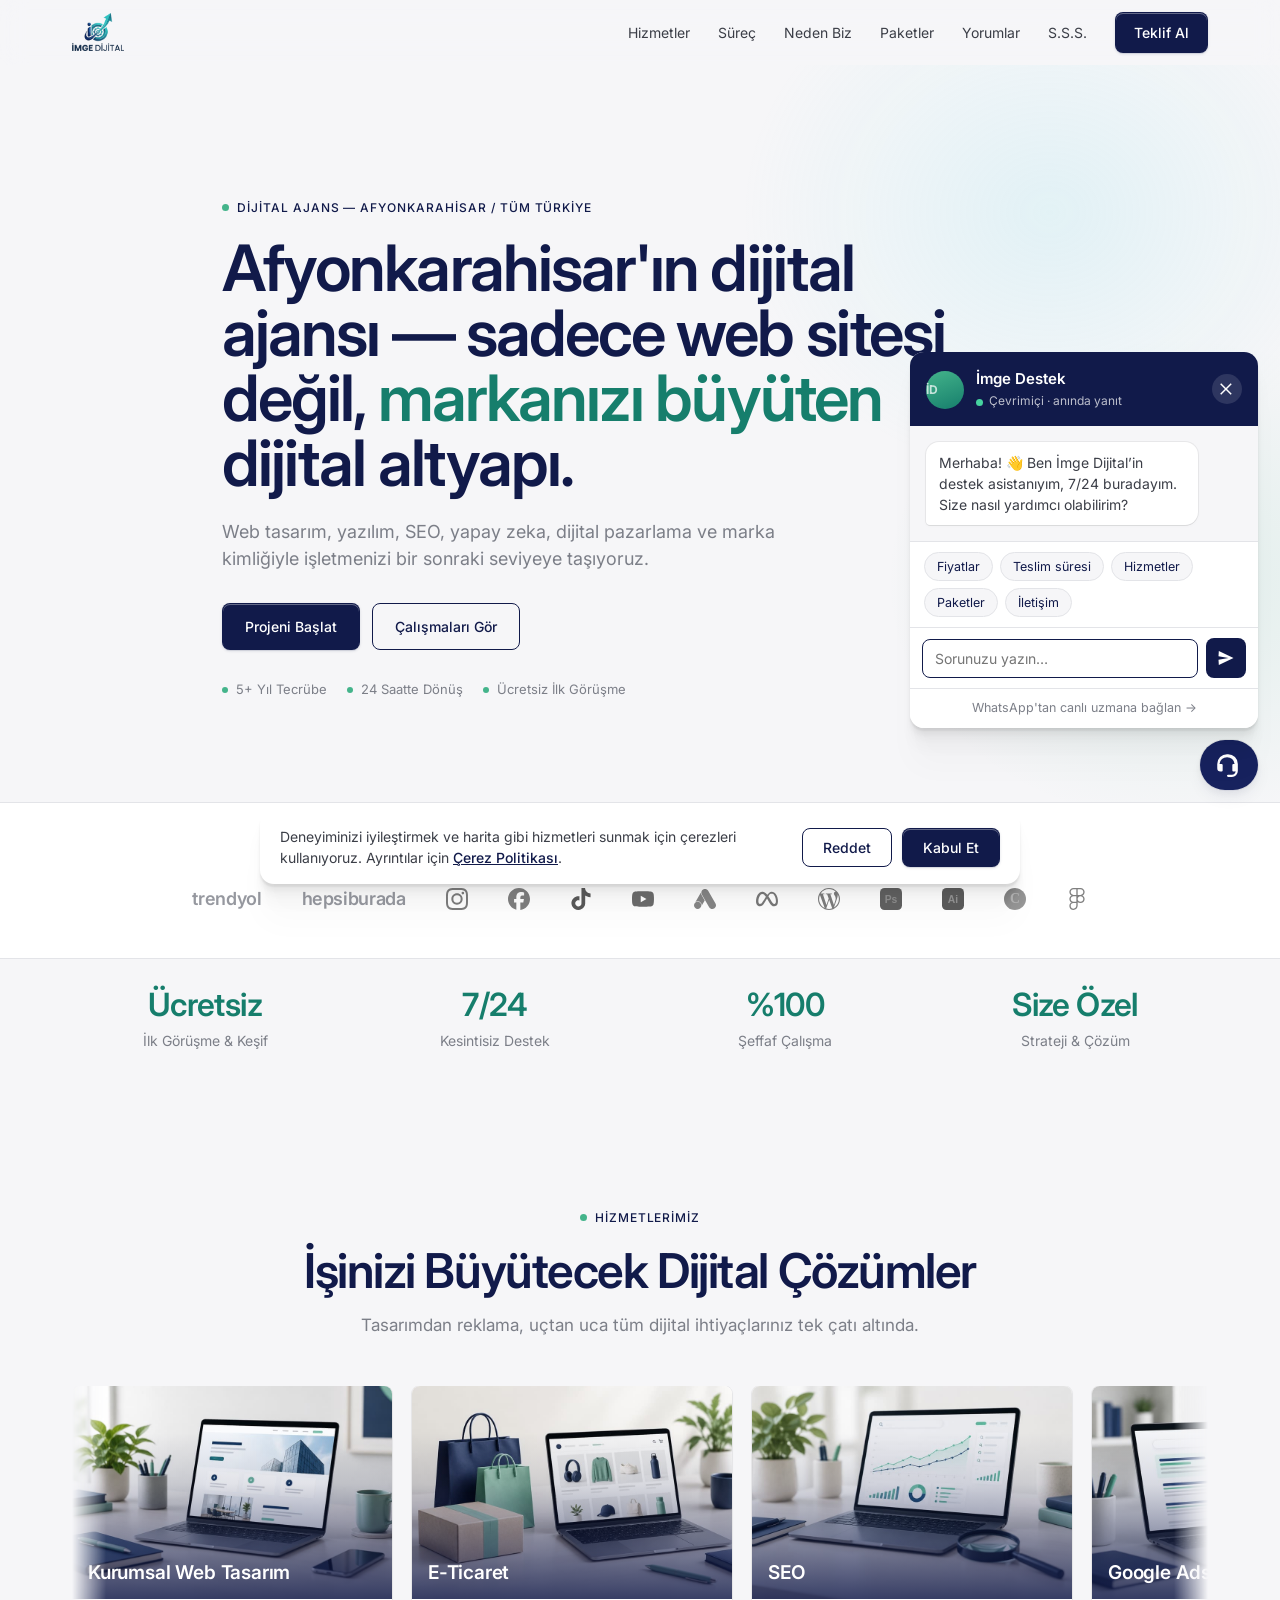
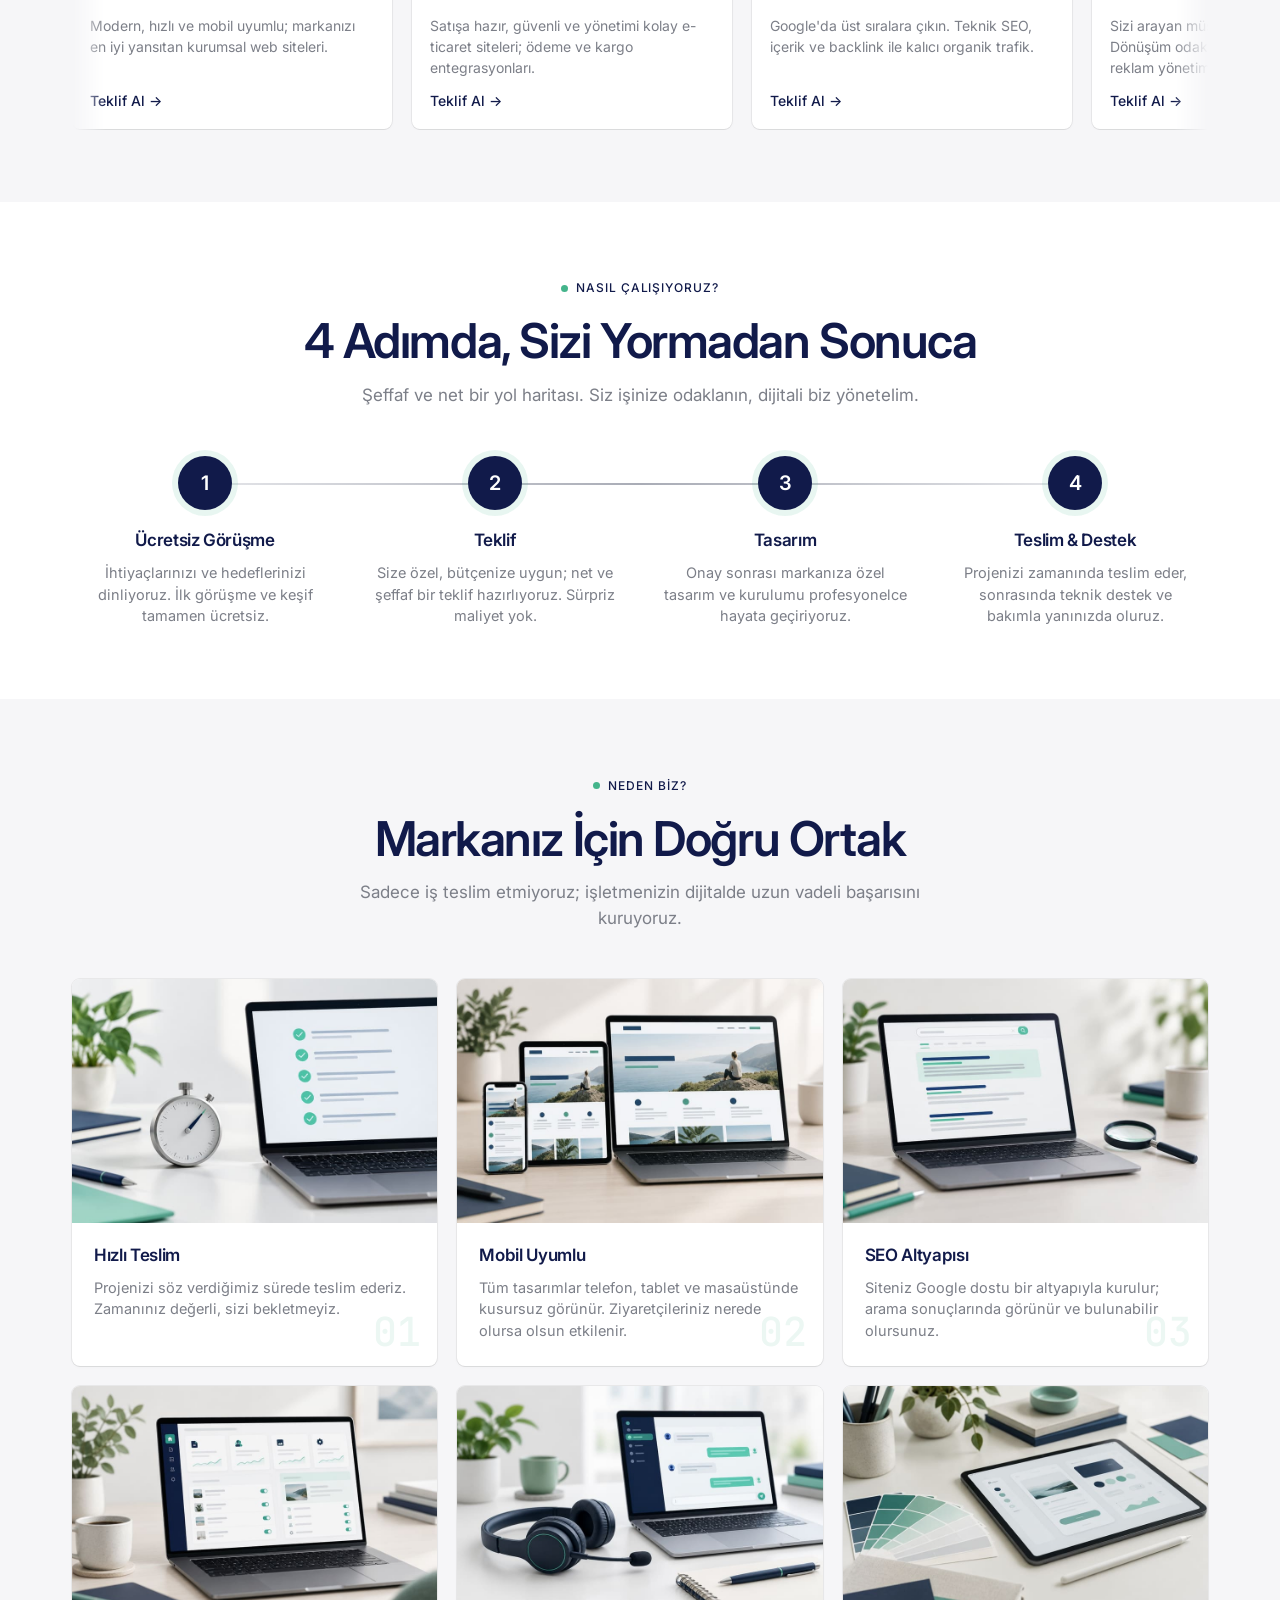
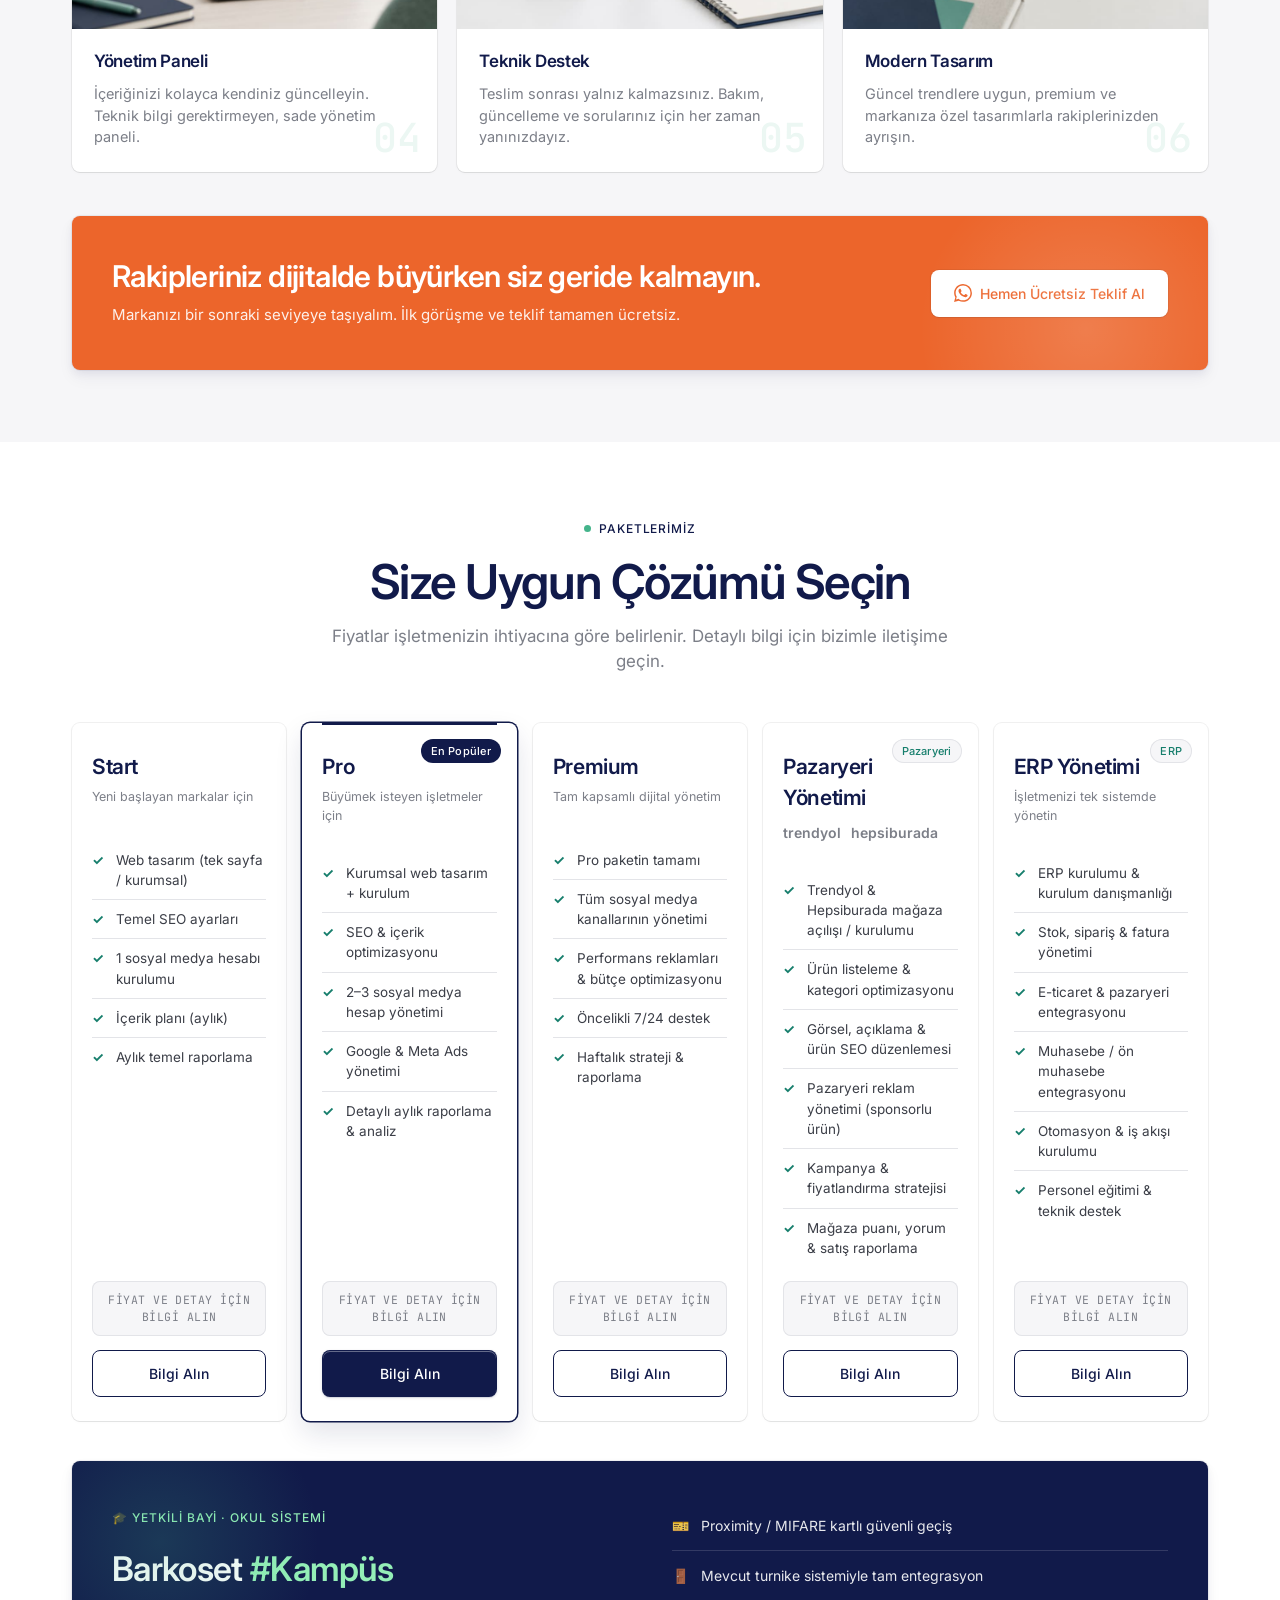
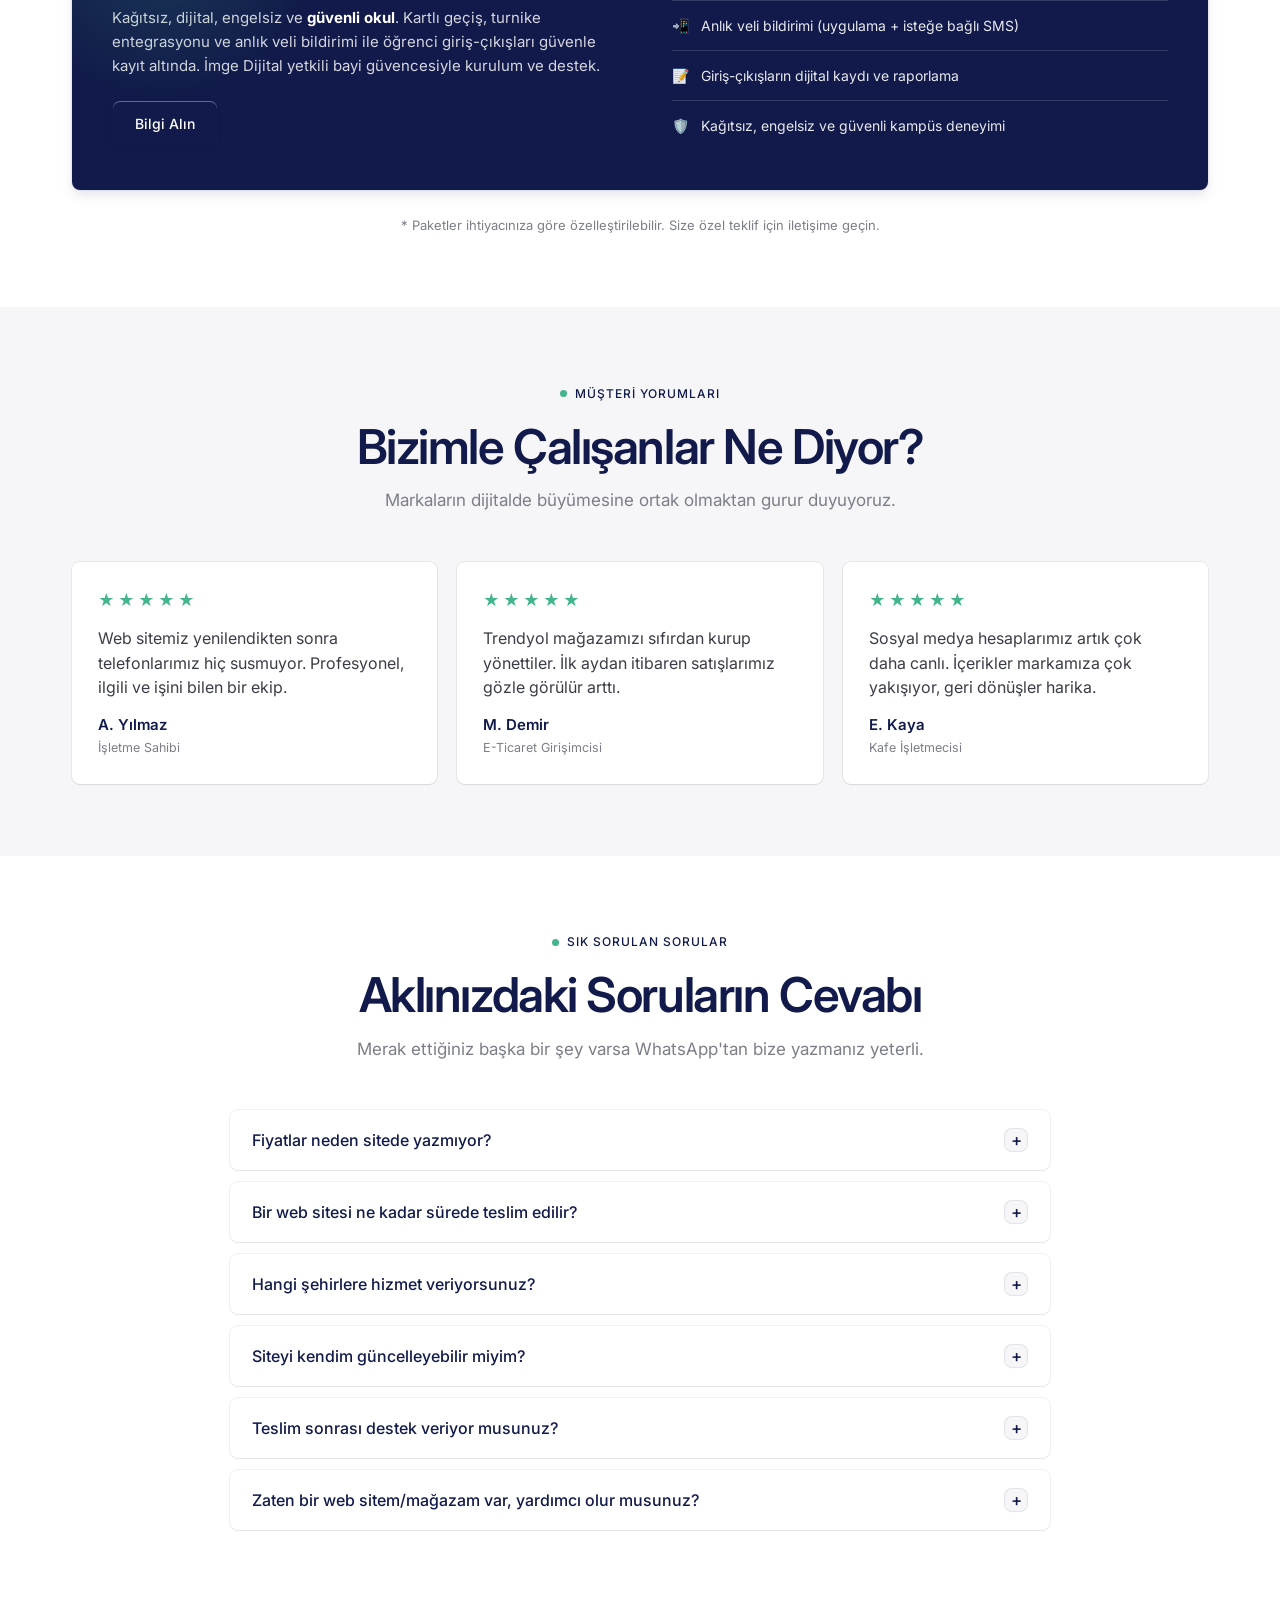
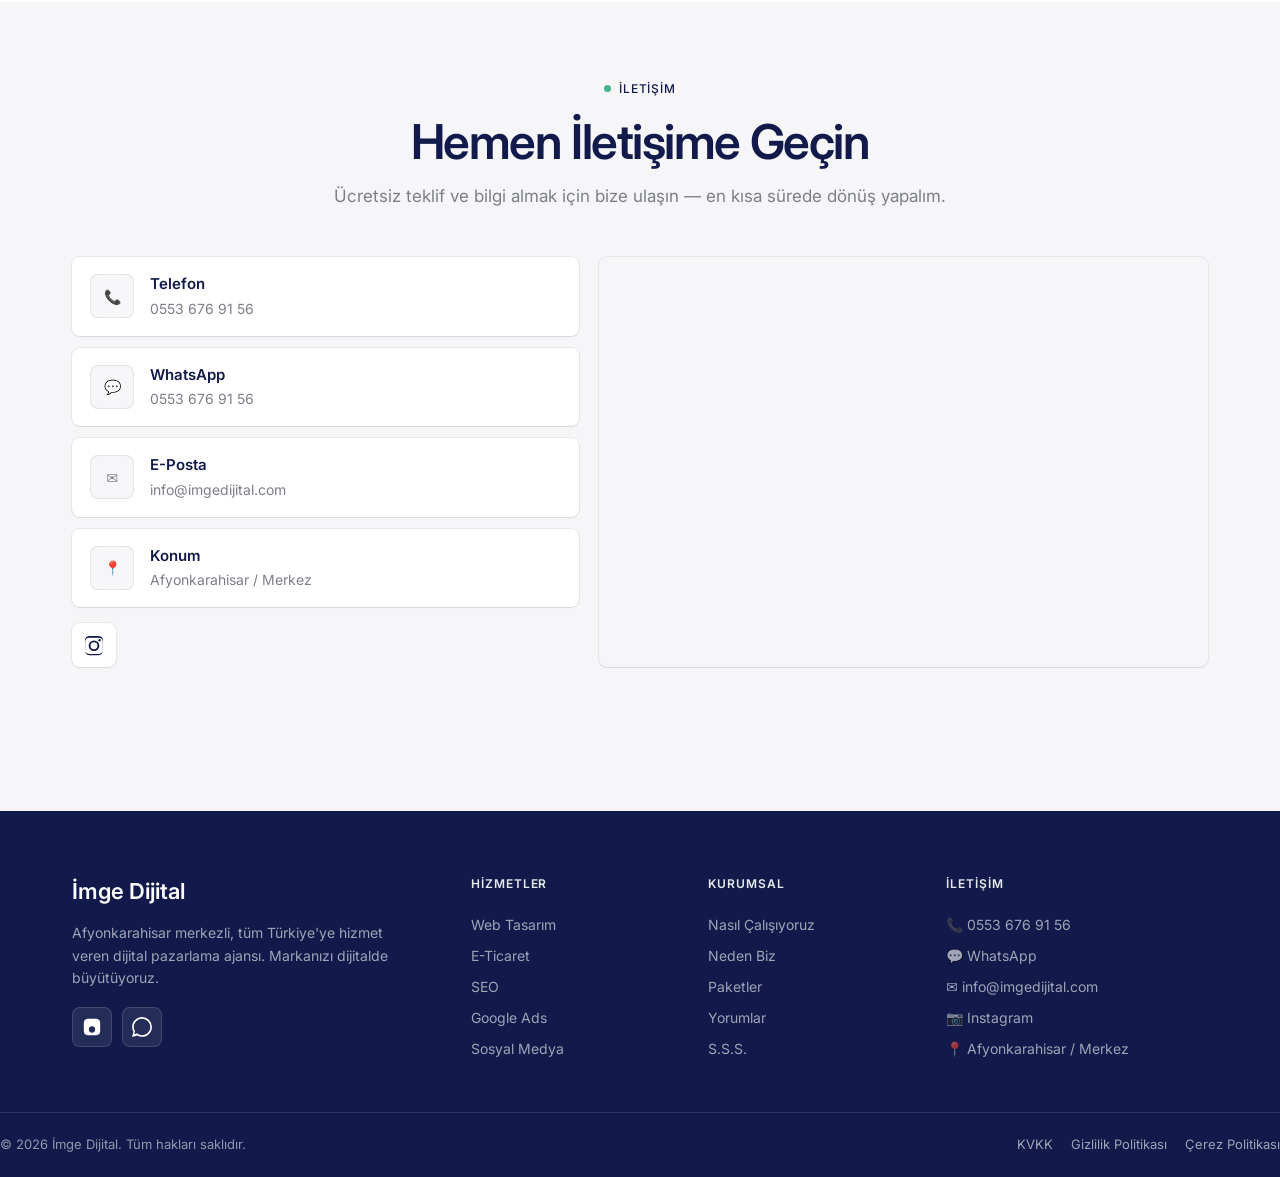
==== commit 6ac144f5: "Neden Biz kartlarına gerçekçi fotoğraflar eklendi - 6 hizmet avantajı için AI ile üretilmiş, marka p" ====
--- a/index.html
+++ b/index.html
@@ -31,7 +31,7 @@
   <link rel="preconnect" href="https://fonts.googleapis.com" />
   <link rel="preconnect" href="https://fonts.gstatic.com" crossorigin />
   <link href="https://fonts.googleapis.com/css2?family=Inter:wght@300;400;500;600;700&family=JetBrains+Mono:wght@400;500&display=swap" rel="stylesheet" />
-  <link rel="stylesheet" href="css/style.css?v=28" />
+  <link rel="stylesheet" href="css/style.css?v=29" />
 </head>
 <body>
 
@@ -213,36 +213,48 @@
         <p>Sadece iş teslim etmiyoruz; işletmenizin dijitalde uzun vadeli başarısını kuruyoruz.</p>
       </div>
 
-      <div class="grid grid-3 features">
+      <div class="grid grid-3 features features-photo">
         <div class="feature reveal">
-          <span class="feat-ico">⚡</span>
-          <h3>Hızlı Teslim</h3>
-          <p>Projenizi söz verdiğimiz sürede teslim ederiz. Zamanınız değerli, sizi bekletmeyiz.</p>
+          <div class="feat-media"><img src="assets/img/features/hizli-teslim.jpg" alt="Kronometre ve tamamlanmış görev listesi gösteren dizüstü bilgisayar" loading="lazy" width="430" height="287" /></div>
+          <div class="feat-body">
+            <h3>Hızlı Teslim</h3>
+            <p>Projenizi söz verdiğimiz sürede teslim ederiz. Zamanınız değerli, sizi bekletmeyiz.</p>
+          </div>
         </div>
         <div class="feature reveal">
-          <span class="feat-ico">📱</span>
-          <h3>Mobil Uyumlu</h3>
-          <p>Tüm tasarımlar telefon, tablet ve masaüstünde kusursuz görünür. Ziyaretçileriniz nerede olursa olsun etkilenir.</p>
+          <div class="feat-media"><img src="assets/img/features/mobil-uyumlu.jpg" alt="Telefon, tablet ve dizüstü bilgisayarda aynı mobil uyumlu web sitesi" loading="lazy" width="430" height="287" /></div>
+          <div class="feat-body">
+            <h3>Mobil Uyumlu</h3>
+            <p>Tüm tasarımlar telefon, tablet ve masaüstünde kusursuz görünür. Ziyaretçileriniz nerede olursa olsun etkilenir.</p>
+          </div>
         </div>
         <div class="feature reveal">
-          <span class="feat-ico">🔎</span>
-          <h3>SEO Altyapısı</h3>
-          <p>Siteniz Google dostu bir altyapıyla kurulur; arama sonuçlarında görünür ve bulunabilir olursunuz.</p>
+          <div class="feat-media"><img src="assets/img/features/seo-altyapisi.jpg" alt="Arama sonuçları sayfası ve büyüteç" loading="lazy" width="430" height="287" /></div>
+          <div class="feat-body">
+            <h3>SEO Altyapısı</h3>
+            <p>Siteniz Google dostu bir altyapıyla kurulur; arama sonuçlarında görünür ve bulunabilir olursunuz.</p>
+          </div>
         </div>
         <div class="feature reveal">
-          <span class="feat-ico">🧩</span>
-          <h3>Yönetim Paneli</h3>
-          <p>İçeriğinizi kolayca kendiniz güncelleyin. Teknik bilgi gerektirmeyen, sade yönetim paneli.</p>
+          <div class="feat-media"><img src="assets/img/features/yonetim-paneli.jpg" alt="Sade yönetim paneli arayüzü gösteren dizüstü bilgisayar" loading="lazy" width="430" height="287" /></div>
+          <div class="feat-body">
+            <h3>Yönetim Paneli</h3>
+            <p>İçeriğinizi kolayca kendiniz güncelleyin. Teknik bilgi gerektirmeyen, sade yönetim paneli.</p>
+          </div>
         </div>
         <div class="feature reveal">
-          <span class="feat-ico">🛠️</span>
-          <h3>Teknik Destek</h3>
-          <p>Teslim sonrası yalnız kalmazsınız. Bakım, güncelleme ve sorularınız için her zaman yanınızdayız.</p>
+          <div class="feat-media"><img src="assets/img/features/teknik-destek.jpg" alt="Kulaklık ve destek sohbet arayüzü olan çalışma masası" loading="lazy" width="430" height="287" /></div>
+          <div class="feat-body">
+            <h3>Teknik Destek</h3>
+            <p>Teslim sonrası yalnız kalmazsınız. Bakım, güncelleme ve sorularınız için her zaman yanınızdayız.</p>
+          </div>
         </div>
         <div class="feature reveal">
-          <span class="feat-ico">✨</span>
-          <h3>Modern Tasarım</h3>
-          <p>Güncel trendlere uygun, premium ve markanıza özel tasarımlarla rakiplerinizden ayrışın.</p>
+          <div class="feat-media"><img src="assets/img/features/modern-tasarim.jpg" alt="Renk kartelaları ve tasarım yapılan tablet" loading="lazy" width="430" height="287" /></div>
+          <div class="feat-body">
+            <h3>Modern Tasarım</h3>
+            <p>Güncel trendlere uygun, premium ve markanıza özel tasarımlarla rakiplerinizden ayrışın.</p>
+          </div>
         </div>
       </div>
 
--- a/css/style.css
+++ b/css/style.css
@@ -262,6 +262,14 @@
 .feature h3 { font-size: 17px; margin-bottom: 8px; }
 .feature p { font-family: var(--body); color: var(--steel); font-size: 14.5px; line-height: 1.5; }
 
+/* Fotoğraflı varyant (Neden Biz) */
+.features-photo .feature { padding: 0; display: flex; flex-direction: column; }
+.features-photo .feature::before { top: auto; bottom: 14px; right: 16px; font-size: 40px; }
+.feat-media { position: relative; aspect-ratio: 3 / 2; overflow: hidden; background: var(--canvas); }
+.feat-media img { width: 100%; height: 100%; object-fit: cover; display: block; transition: transform .45s ease; }
+.feature:hover .feat-media img { transform: scale(1.05); }
+.feat-body { padding: 20px 22px 24px; flex: 1; }
+
 /* ===== CTA BANNER — SAYFANIN TEK TURUNCU YÜZEYİ ===== */
 .cta-banner {
   margin-top: 44px; background: var(--orange); color: #fff; border-radius: var(--radius); padding: 44px 40px;
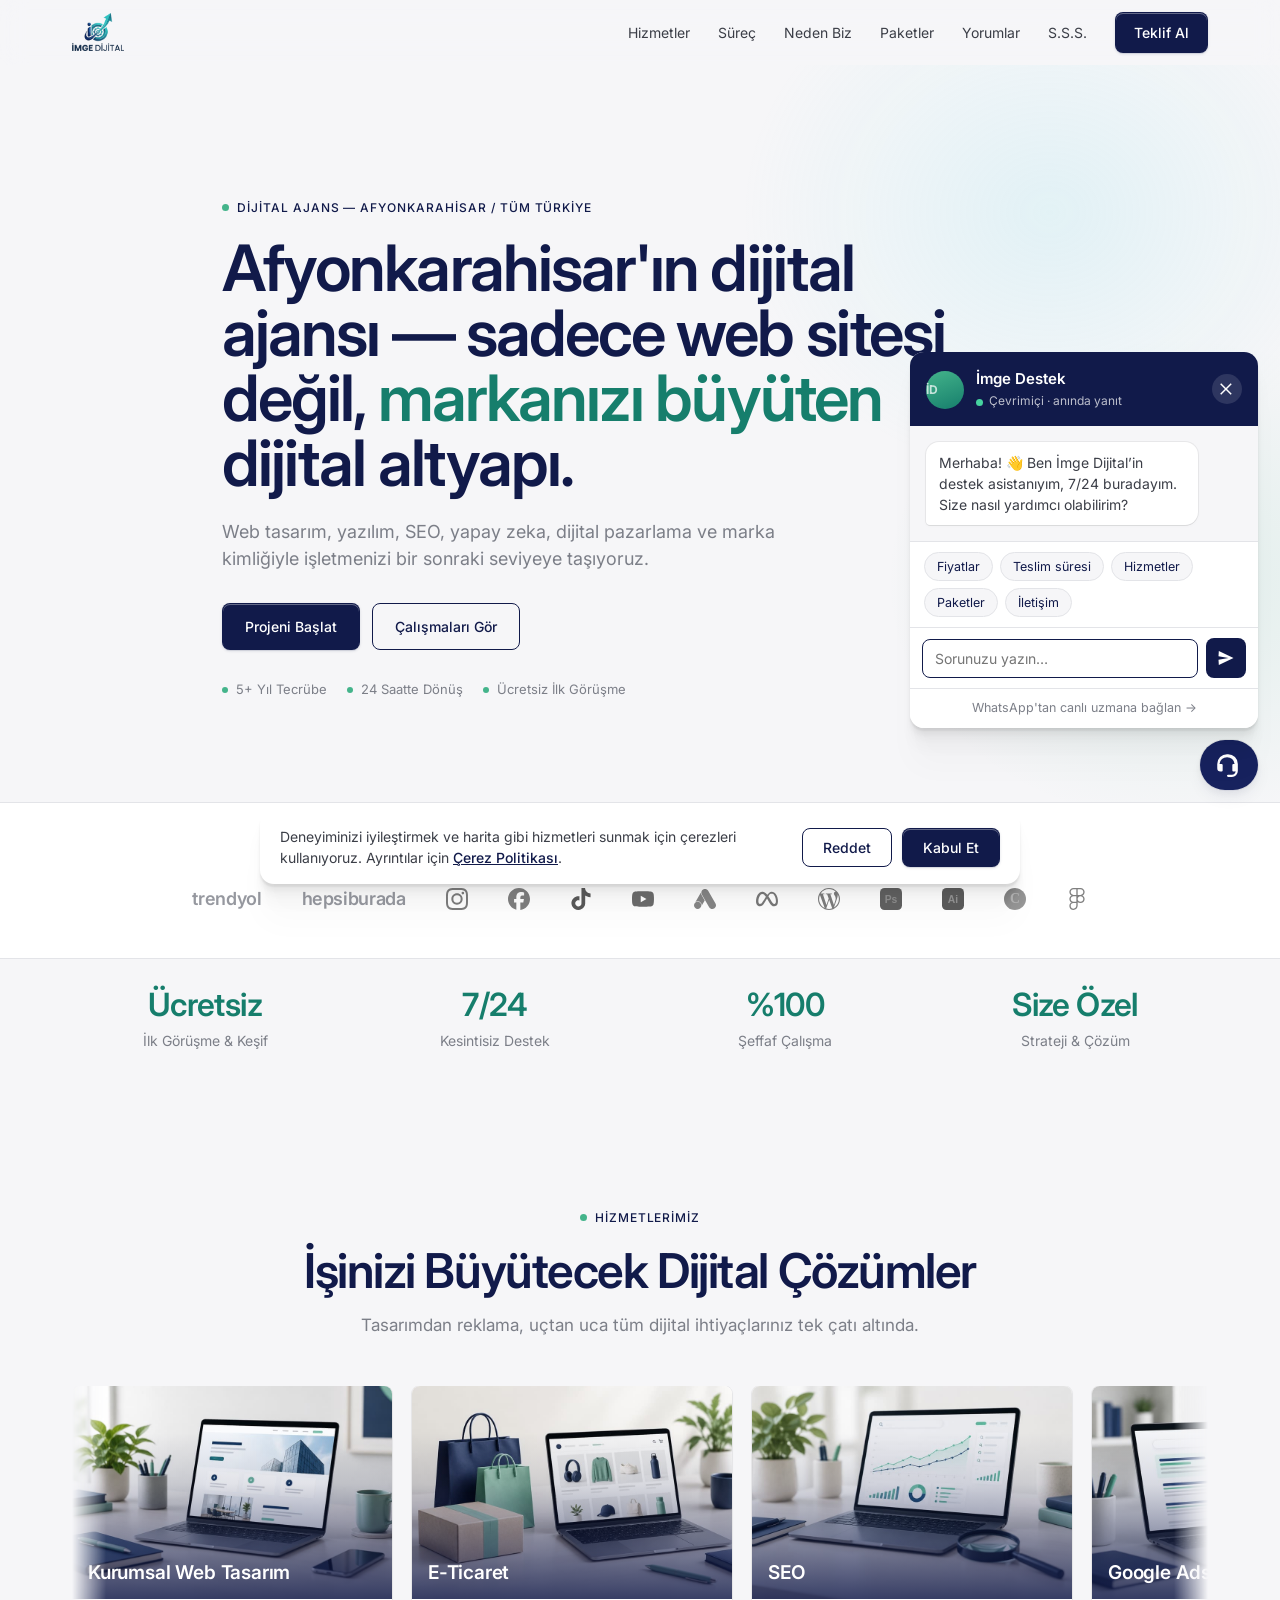
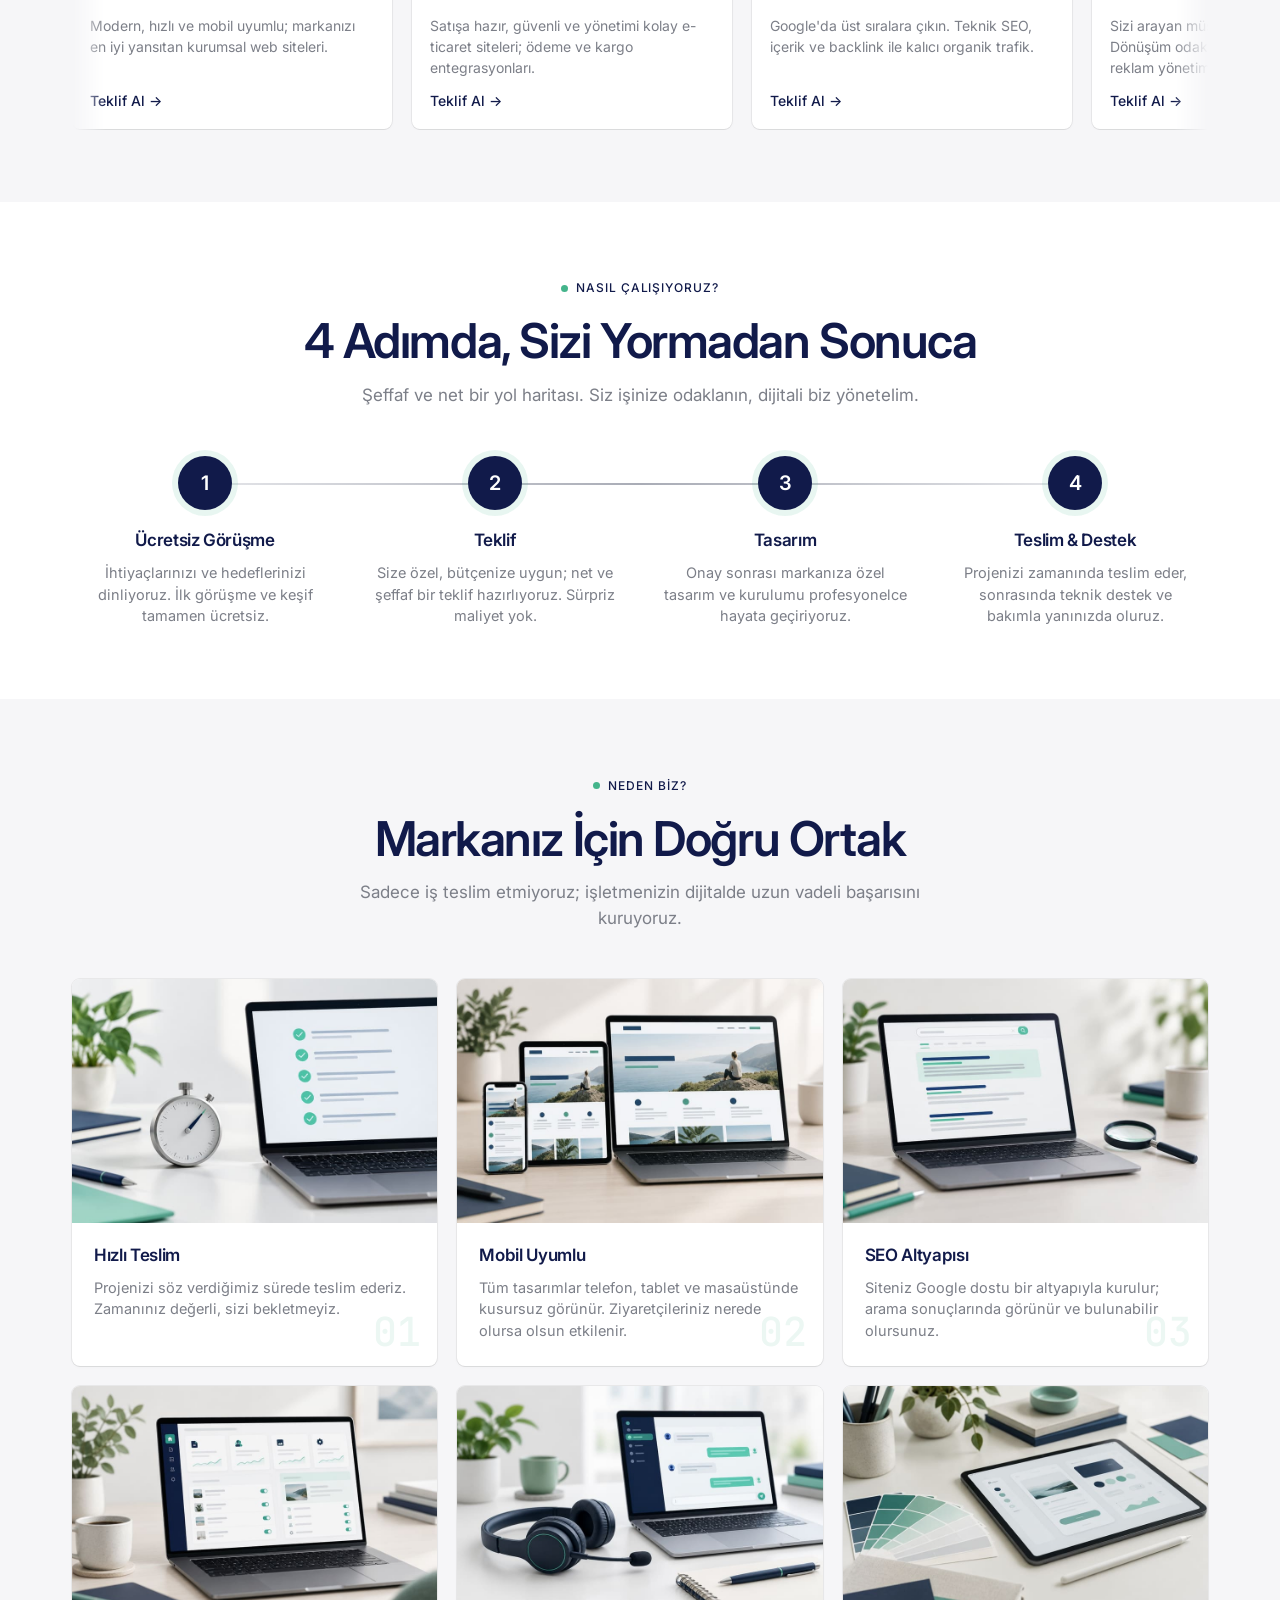
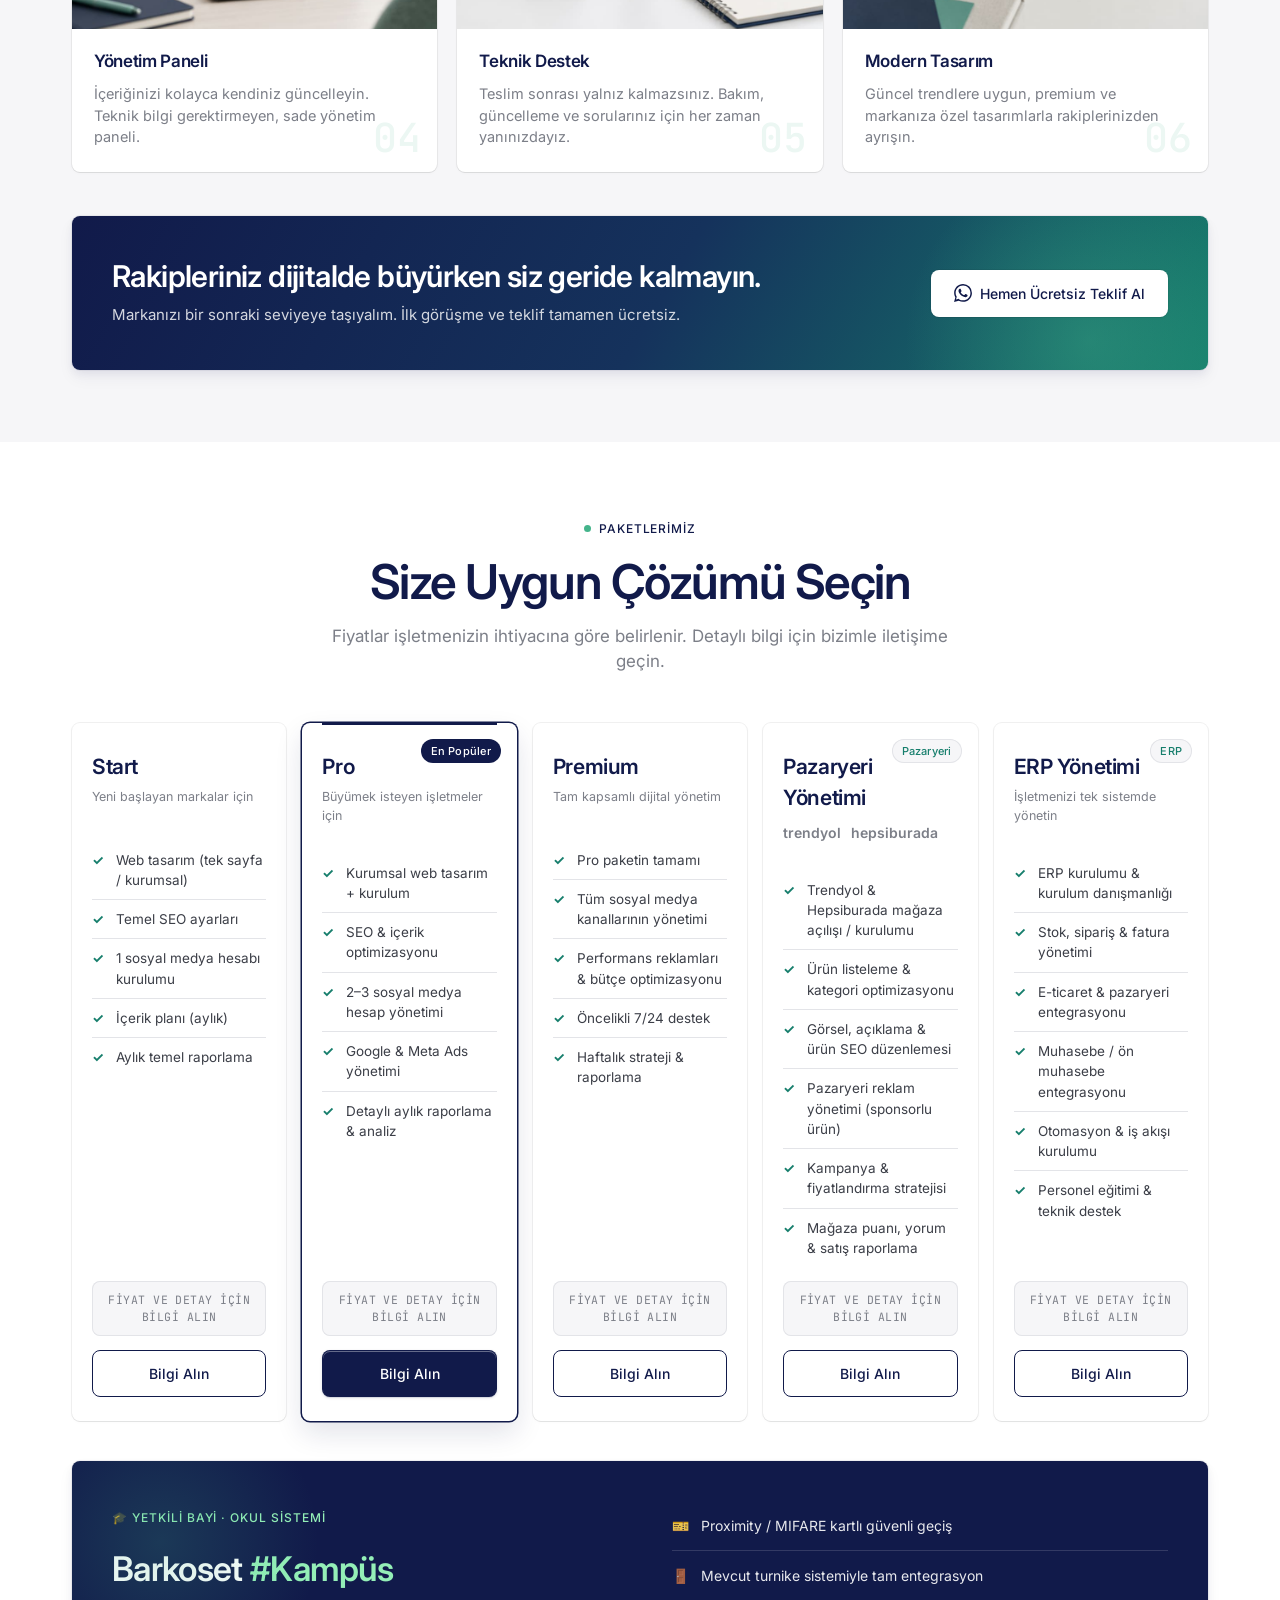
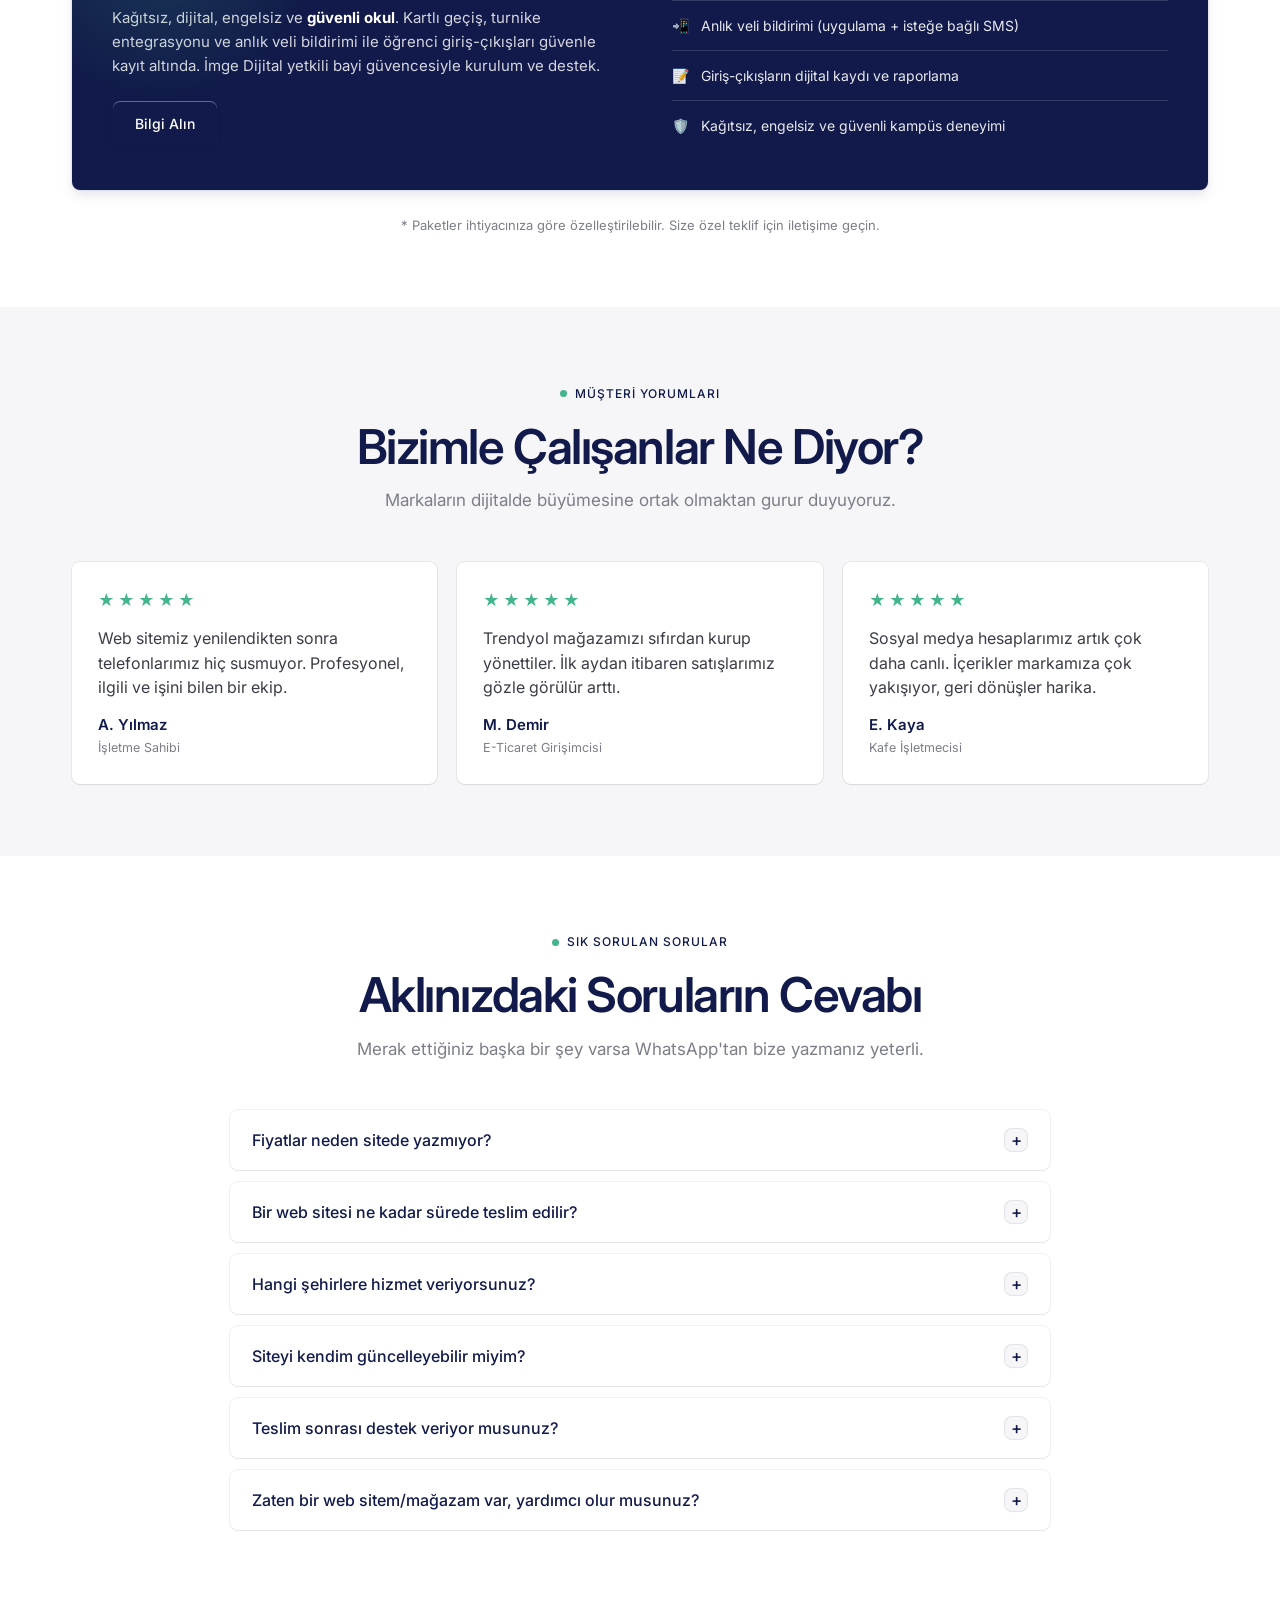
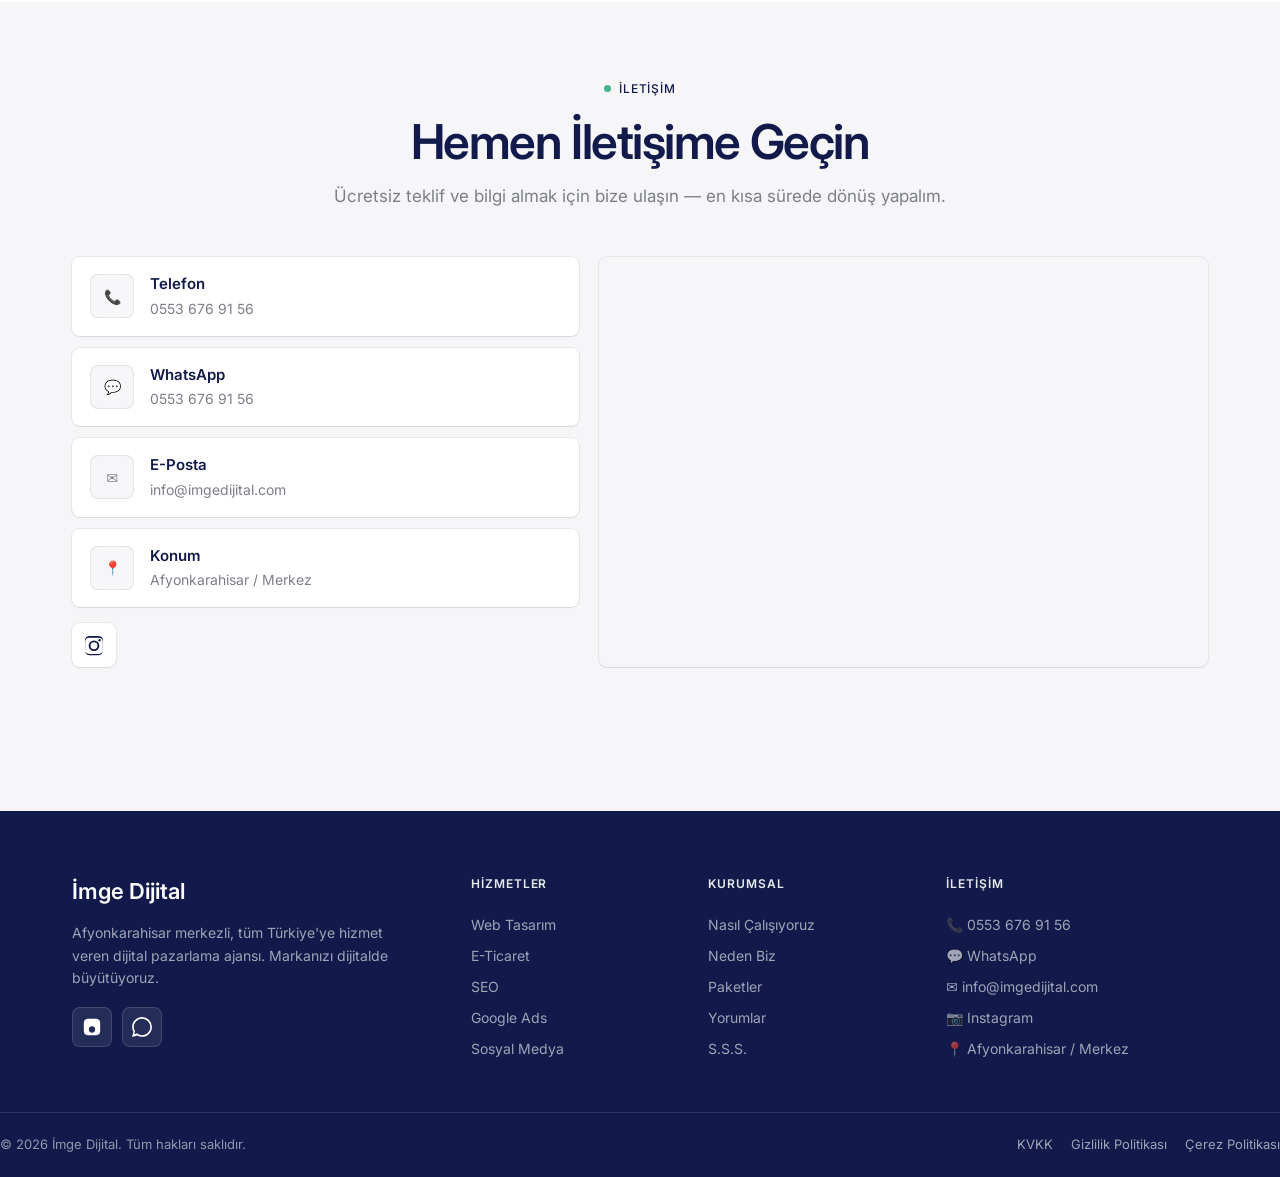
==== commit ec774401: "CTA bandı marka paletine alındı (turuncu -> lacivert/seafoam degrade) - Turuncu sayfanın lacivert+se" ====
--- a/index.html
+++ b/index.html
@@ -31,7 +31,7 @@
   <link rel="preconnect" href="https://fonts.googleapis.com" />
   <link rel="preconnect" href="https://fonts.gstatic.com" crossorigin />
   <link href="https://fonts.googleapis.com/css2?family=Inter:wght@300;400;500;600;700&family=JetBrains+Mono:wght@400;500&display=swap" rel="stylesheet" />
-  <link rel="stylesheet" href="css/style.css?v=29" />
+  <link rel="stylesheet" href="css/style.css?v=30" />
 </head>
 <body>
 
--- a/css/style.css
+++ b/css/style.css
@@ -270,17 +270,18 @@
 .feature:hover .feat-media img { transform: scale(1.05); }
 .feat-body { padding: 20px 22px 24px; flex: 1; }
 
-/* ===== CTA BANNER — SAYFANIN TEK TURUNCU YÜZEYİ ===== */
+/* ===== CTA BANNER — marka degradesi (lacivert → koyu seafoam) ===== */
 .cta-banner {
-  margin-top: 44px; background: var(--orange); color: #fff; border-radius: var(--radius); padding: 44px 40px;
+  margin-top: 44px; color: #fff; border-radius: var(--radius); padding: 44px 40px;
+  background: linear-gradient(120deg, var(--navy) 0%, #15325c 52%, var(--sea-700) 100%);
   display: flex; align-items: center; justify-content: space-between; gap: 28px; flex-wrap: wrap;
   box-shadow: var(--sh-md); position: relative; overflow: hidden;
 }
-.cta-banner::before { content: ""; position: absolute; top: -50%; right: -6%; width: 380px; height: 380px; background: radial-gradient(circle, rgba(255,255,255,.16), transparent 62%); pointer-events: none; }
-.cta-text h3 { font-size: clamp(22px, 3vw, 30px); line-height: 1.12; color: #fff; }
-.cta-text p { font-family: var(--body); color: rgba(255,255,255,.9); font-size: 15px; margin-top: 10px; }
-.cta-banner .btn-white { background: #fff; color: var(--orange); }
-.cta-banner .btn-white:hover { color: #d8551d; }
+.cta-banner::before { content: ""; position: absolute; top: -55%; right: -8%; width: 420px; height: 420px; background: radial-gradient(circle, rgba(68,180,139,.35), transparent 62%); pointer-events: none; }
+.cta-text h3 { font-size: clamp(22px, 3vw, 30px); line-height: 1.12; color: #fff; position: relative; }
+.cta-text p { font-family: var(--body); color: rgba(255,255,255,.82); font-size: 15px; margin-top: 10px; position: relative; }
+.cta-banner .btn-white { background: #fff; color: var(--navy); position: relative; }
+.cta-banner .btn-white:hover { color: var(--sea-700); }
 
 /* ===== PAKETLER ===== */
 .packages { grid-template-columns: repeat(5, 1fr); align-items: stretch; gap: 16px; }
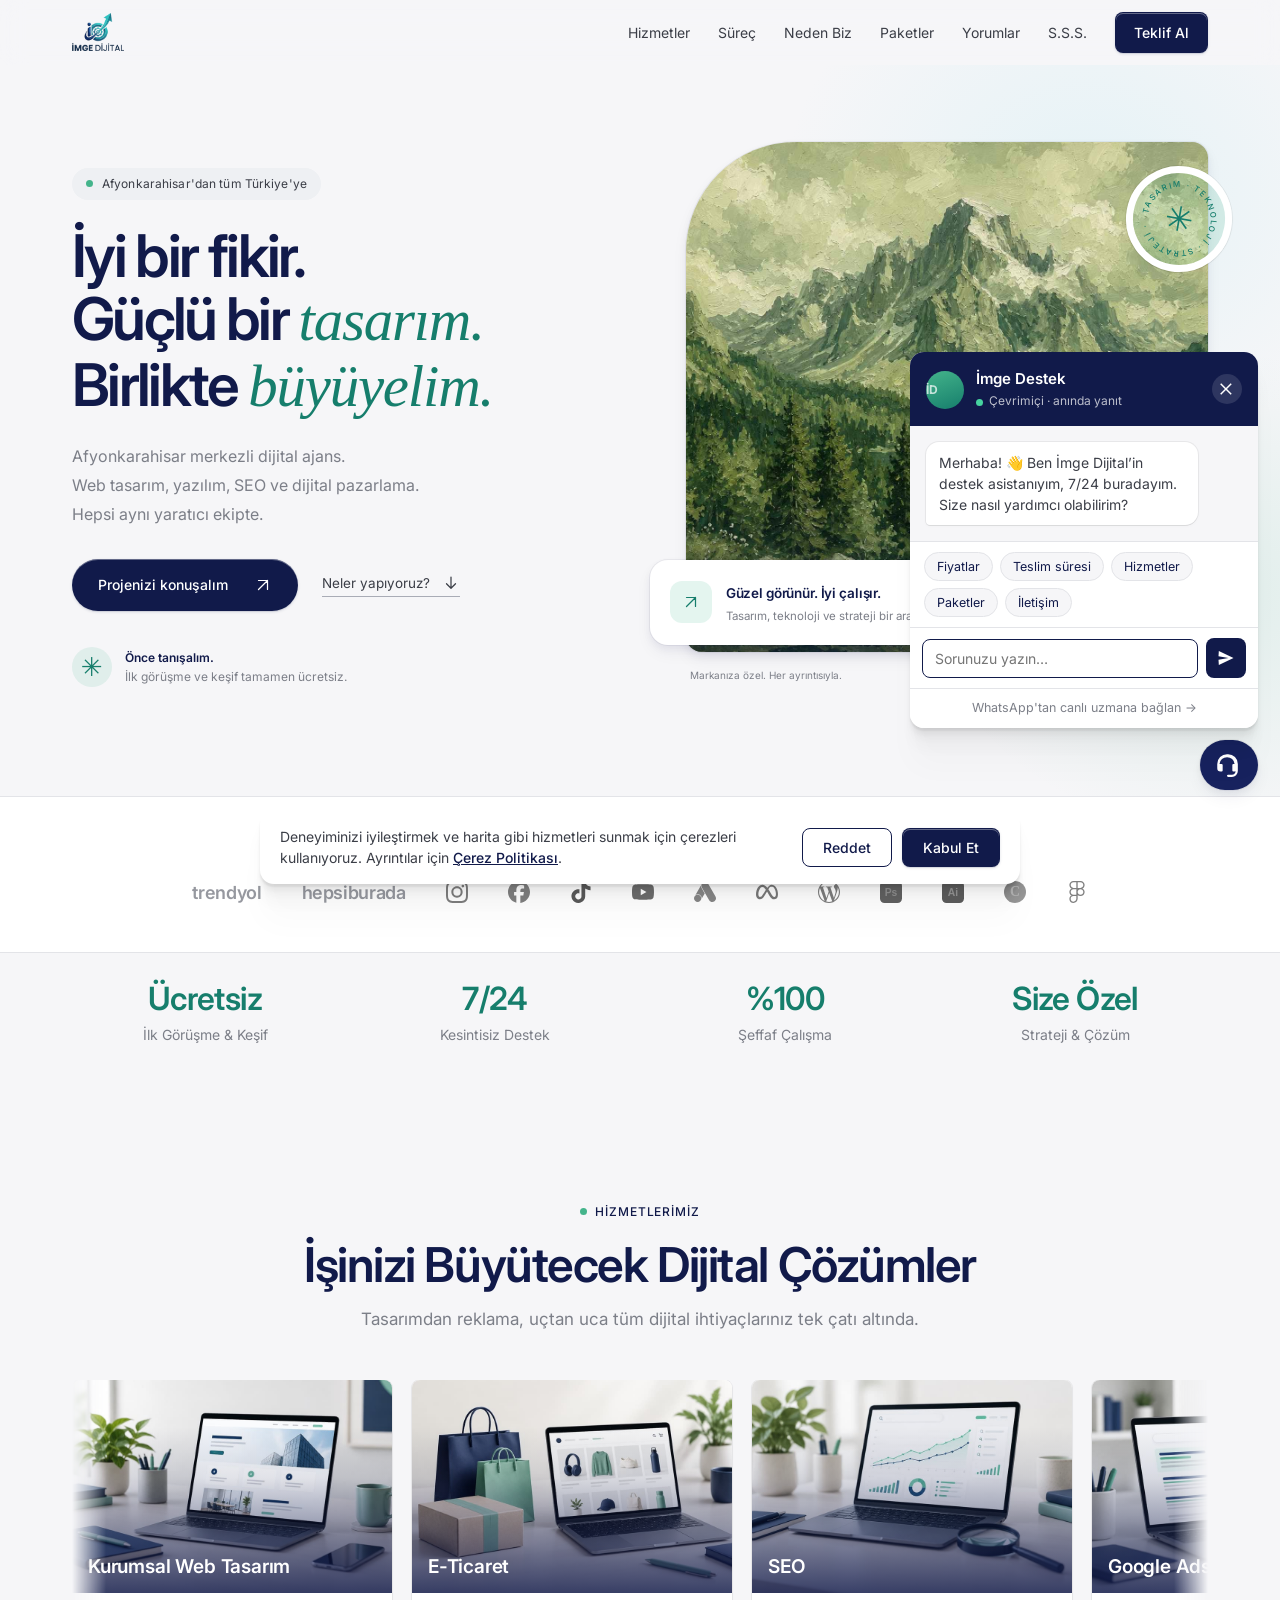
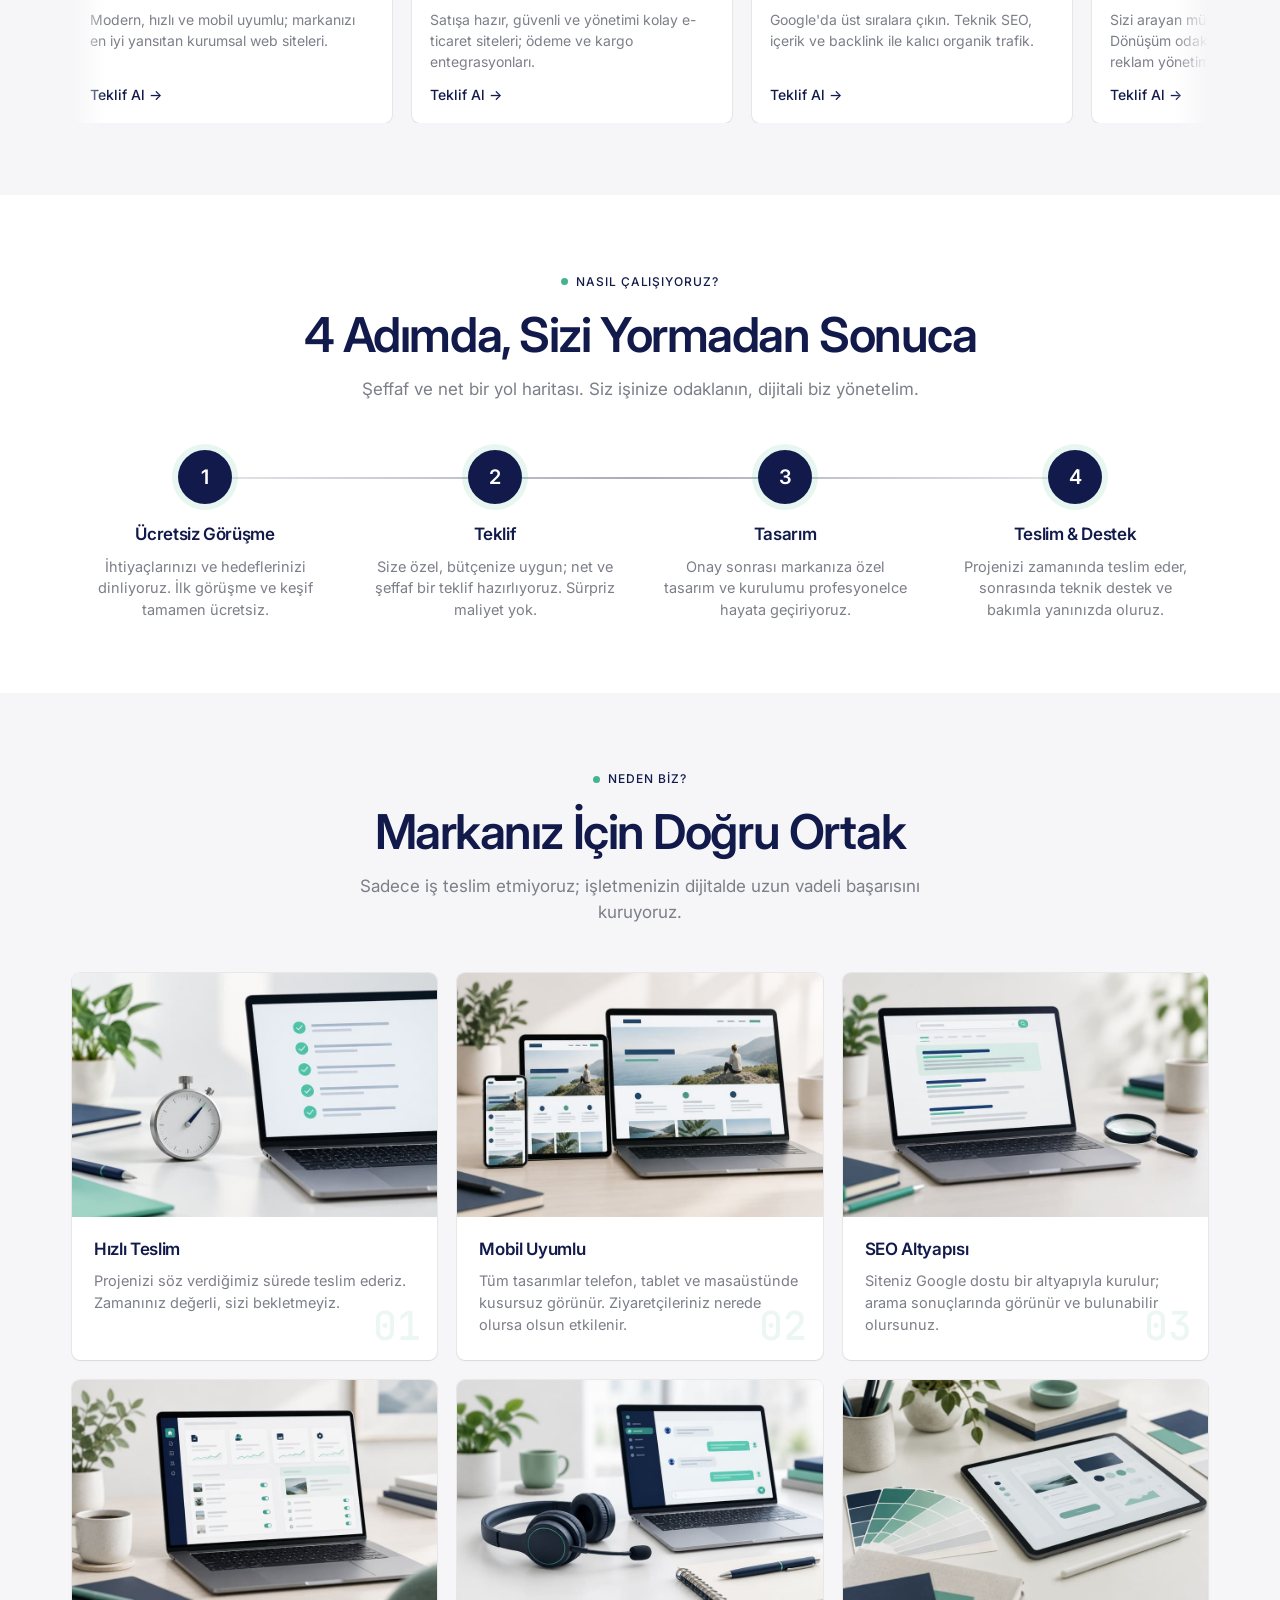
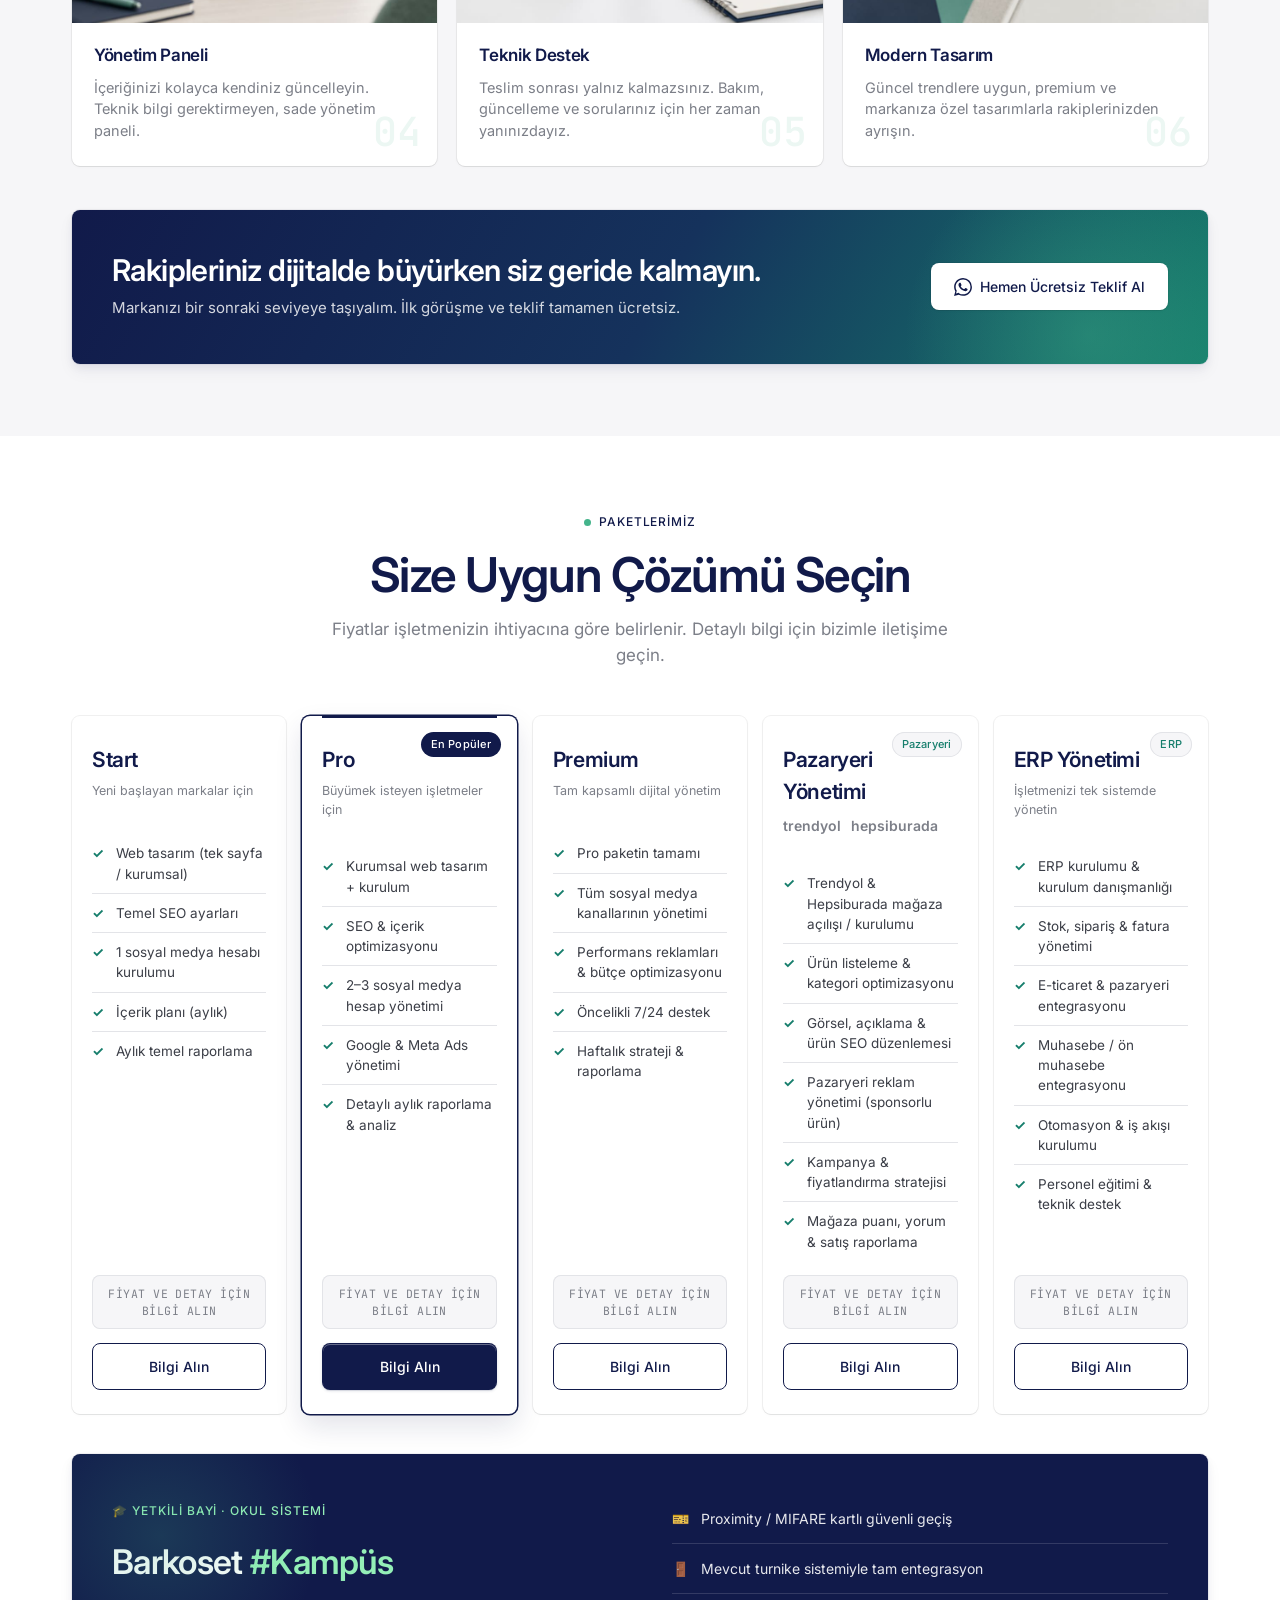
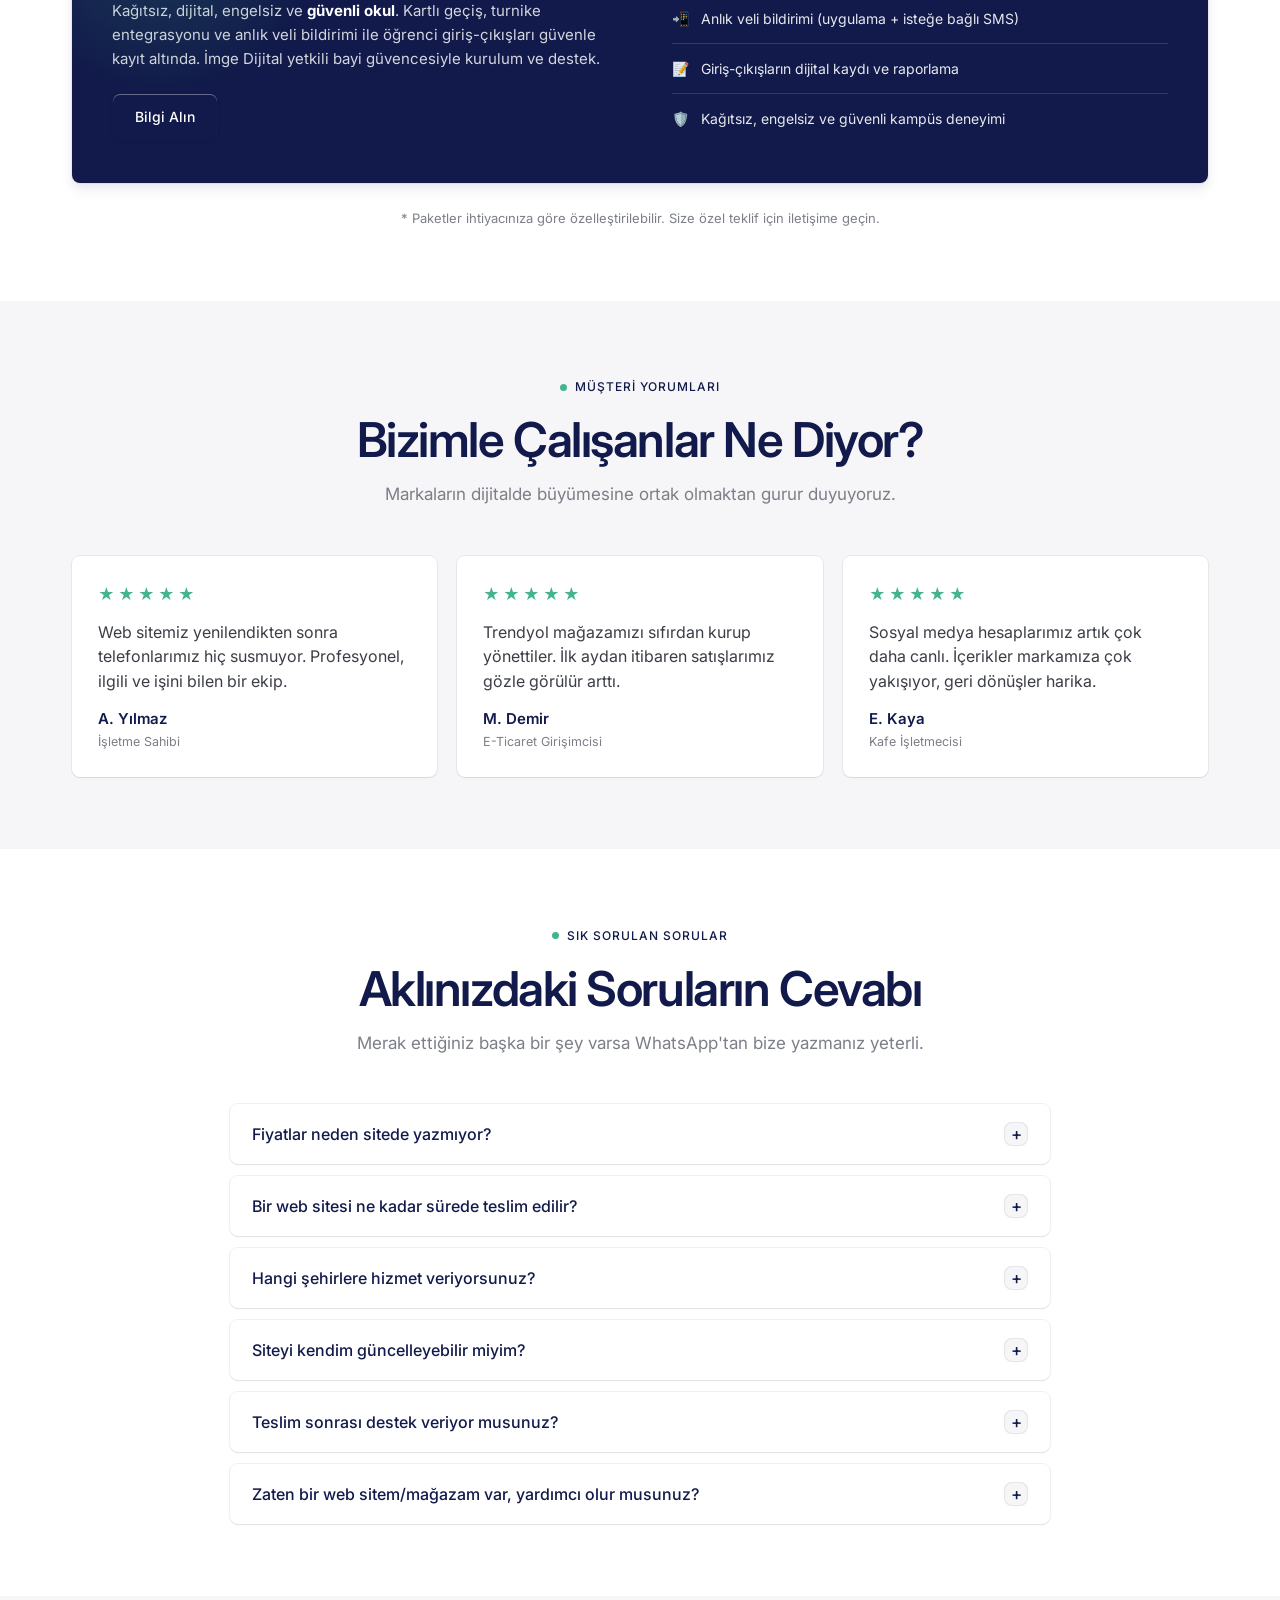
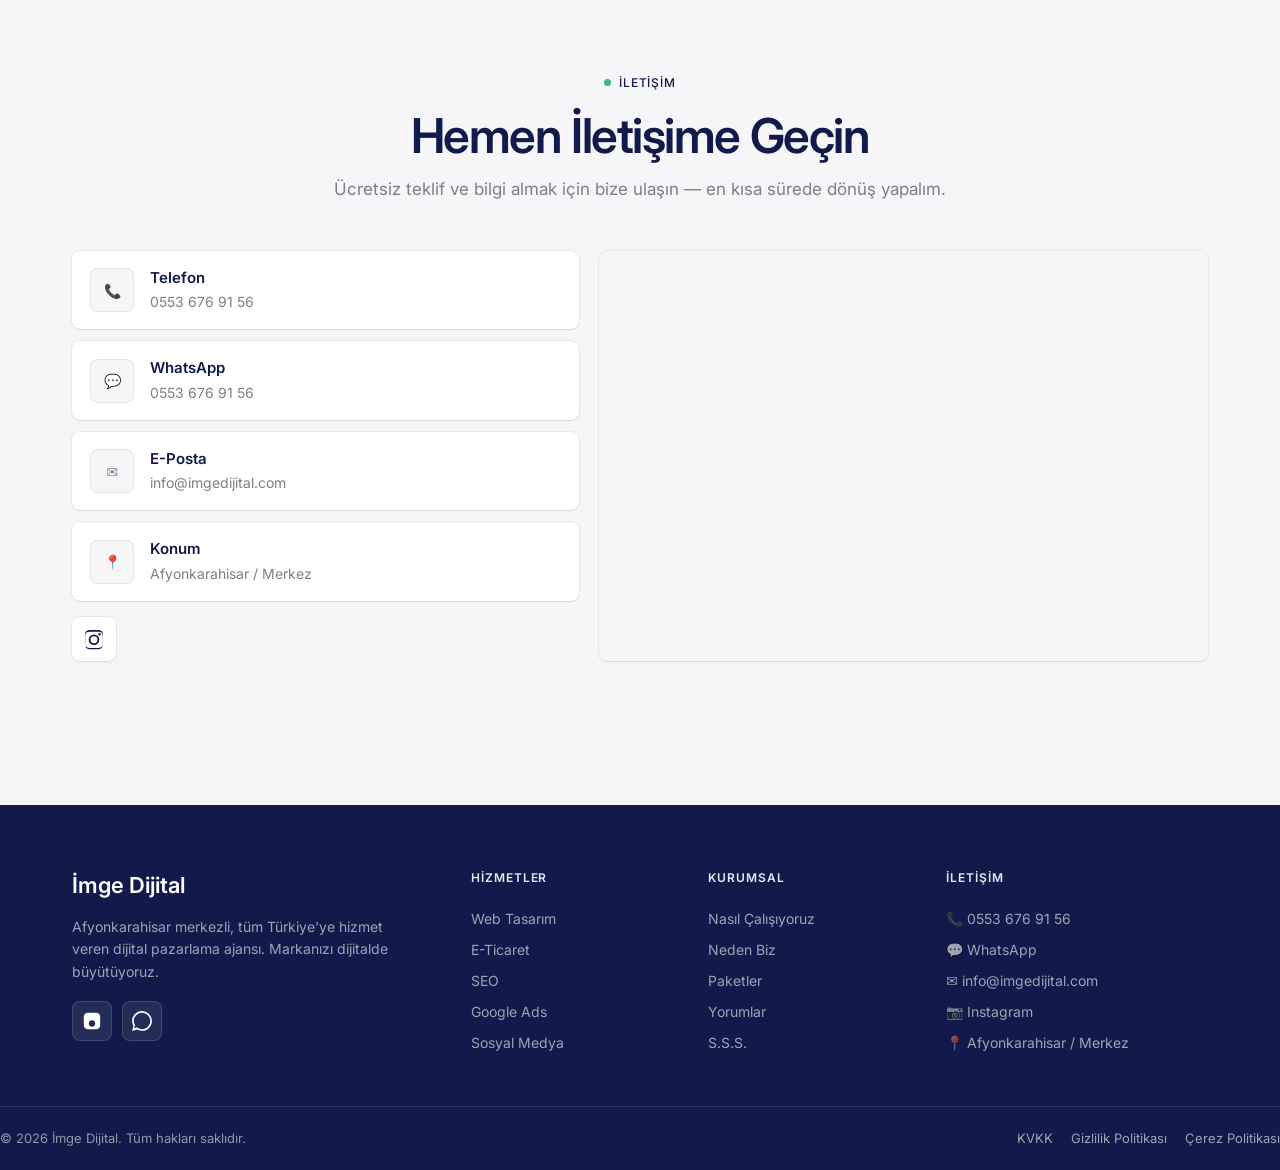
==== commit c039a991: "Ana sayfa hero'su yeni tasarımdan alındı (editoryal görsel + serif italik vurgu) - Zip'teki tasarımı" ====
--- a/index.html
+++ b/index.html
@@ -31,7 +31,7 @@
   <link rel="preconnect" href="https://fonts.googleapis.com" />
   <link rel="preconnect" href="https://fonts.gstatic.com" crossorigin />
   <link href="https://fonts.googleapis.com/css2?family=Inter:wght@300;400;500;600;700&family=JetBrains+Mono:wght@400;500&display=swap" rel="stylesheet" />
-  <link rel="stylesheet" href="css/style.css?v=30" />
+  <link rel="stylesheet" href="css/style.css?v=32" />
 </head>
 <body>
 
@@ -58,22 +58,59 @@
     </div>
   </header>
 
-  <!-- ===== HERO (Column · kurumsal split + kod kartı) ===== -->
-  <section class="vb-hero" id="hero">
-    <div class="container vb-hero-inner">
-      <div class="vb-hero-text">
-        <span class="tag-dot">Dijital Ajans — Afyonkarahisar / Tüm Türkiye</span>
-        <h1 class="vb-hero-title">Afyonkarahisar'ın dijital ajansı — sadece web sitesi değil, <span class="accent">markanızı büyüten</span> dijital altyapı.</h1>
-        <p class="vb-lede">Web tasarım, yazılım, SEO, yapay zeka, dijital pazarlama ve marka kimliğiyle işletmenizi bir sonraki seviyeye taşıyoruz.</p>
-        <div class="vb-hero-actions">
-          <a class="btn btn-primary" href="https://wa.me/905536769156?text=Merhaba,%20projemi%20ba%C5%9Flatmak%20istiyorum" target="_blank" rel="noopener">Projeni Başlat</a>
-          <a class="btn btn-secondary" href="#hizmetler">Çalışmaları Gör</a>
-        </div>
-        <ul class="vb-hero-meta">
-          <li><span class="dot"></span> 5+ Yıl Tecrübe</li>
-          <li><span class="dot"></span> 24 Saatte Dönüş</li>
-          <li><span class="dot"></span> Ücretsiz İlk Görüşme</li>
-        </ul>
+  <!-- ===== HERO (editoryal · görsel + serif italik vurgu) ===== -->
+  <section class="hero-x" id="hero">
+    <div class="container hero-x-inner">
+      <div class="hero-x-copy">
+        <span class="hx-pill"><i></i> Afyonkarahisar'dan tüm Türkiye'ye</span>
+        <h1 class="hero-x-title">
+          <span class="hx-line">İyi bir fikir.</span>
+          <span class="hx-line">Güçlü bir <em>tasarım.</em></span>
+          <span class="hx-line">Birlikte <em>büyüyelim.</em></span>
+        </h1>
+        <p class="hero-x-lede">Afyonkarahisar merkezli dijital ajans.<br />Web tasarım, yazılım, SEO ve dijital pazarlama.<br />Hepsi aynı yaratıcı ekipte.</p>
+        <div class="hero-x-actions">
+          <a class="hx-btn" href="https://wa.me/905536769156?text=Merhaba,%20projemi%20ba%C5%9Flatmak%20istiyorum" target="_blank" rel="noopener">
+            Projenizi konuşalım
+            <svg viewBox="0 0 24 24" width="18" height="18" fill="none" stroke="currentColor" stroke-width="1.65" stroke-linecap="round" stroke-linejoin="round" aria-hidden="true"><path d="M6 18 18 6M6 6h12v12"/></svg>
+          </a>
+          <a class="hx-textlink" href="#hizmetler">
+            Neler yapıyoruz?
+            <svg viewBox="0 0 24 24" width="18" height="18" fill="none" stroke="currentColor" stroke-width="1.65" stroke-linecap="round" stroke-linejoin="round" aria-hidden="true"><path d="M12 4v15m-6-6 6 6 6-6"/></svg>
+          </a>
+        </div>
+        <div class="hero-x-note">
+          <span class="hx-note-mark" aria-hidden="true">✳</span>
+          <p><strong>Önce tanışalım.</strong><br />İlk görüşme ve keşif tamamen ücretsiz.</p>
+        </div>
+      </div>
+
+      <div class="hero-x-art">
+        <div class="hx-stamp" aria-hidden="true">
+          <svg viewBox="0 0 100 100">
+            <defs><path id="hxStampCircle" d="M50,50 m-36,0 a36,36 0 1,1 72,0 a36,36 0 1,1 -72,0"/></defs>
+            <text><textPath href="#hxStampCircle">TASARIM · TEKNOLOJİ · STRATEJİ · </textPath></text>
+          </svg>
+          <span>✳</span>
+        </div>
+        <div class="hx-frame">
+          <img src="assets/img/hero.jpg" width="1122" height="1402" alt="Yeşil tonlarda, yağlıboya tarzında dağ ve göl manzarası" fetchpriority="high" />
+          <span class="hx-tag">Fikirden dijitale.</span>
+        </div>
+        <div class="hx-float">
+          <span class="hx-float-ico" aria-hidden="true">
+            <svg viewBox="0 0 24 24" width="18" height="18" fill="none" stroke="currentColor" stroke-width="1.65" stroke-linecap="round" stroke-linejoin="round"><path d="M6 18 18 6M6 6h12v12"/></svg>
+          </span>
+          <div>
+            <strong>Güzel görünür. İyi çalışır.</strong>
+            <p>Tasarım, teknoloji ve strateji bir arada.</p>
+          </div>
+          <span class="hx-float-check" aria-hidden="true">✓</span>
+        </div>
+        <div class="hx-caption">
+          <span>Markanıza özel. Her ayrıntısıyla.</span>
+          <span>İMGE STÜDYO / 01</span>
+        </div>
       </div>
     </div>
   </section>
--- a/css/style.css
+++ b/css/style.css
@@ -116,7 +116,7 @@
 .hamburger.active span:nth-child(2) { opacity: 0; }
 .hamburger.active span:nth-child(3) { transform: translateY(-7px) rotate(-45deg); }
 
-/* ===== HERO (split: metin + kod/veri kartı) ===== */
+/* ===== HERO — alt sayfalar (sade tek kolon) ===== */
 .vb-hero { background: var(--canvas); position: relative; overflow: hidden; }
 .vb-hero::before {
   content: ""; position: absolute; inset: 0; z-index: 0; pointer-events: none;
@@ -141,6 +141,95 @@
 .vb-hero-meta { display: flex; flex-wrap: wrap; gap: 20px; margin-top: 30px; }
 .vb-hero-meta li { font-family: var(--body); font-size: 13px; color: var(--steel); display: inline-flex; align-items: center; gap: 8px; }
 .vb-hero-meta .dot { width: 6px; height: 6px; border-radius: 9999px; background: var(--sea-600); }
+
+/* ===== HERO — ana sayfa (editoryal: metin + görsel, serif italik vurgu) ===== */
+.hero-x { background: var(--canvas); position: relative; overflow: hidden; }
+.hero-x::before {
+  content: ""; position: absolute; inset: 0; z-index: 0; pointer-events: none;
+  background:
+    radial-gradient(40% 60% at 85% 18%, rgba(136,222,235,.16), transparent 60%),
+    radial-gradient(38% 55% at 95% 72%, rgba(68,180,139,.12), transparent 60%);
+}
+.hero-x-inner {
+  position: relative; z-index: 1;
+  display: grid; grid-template-columns: 1.06fr 1fr; align-items: center; gap: 60px;
+  padding-top: clamp(48px, 6vw, 84px); padding-bottom: clamp(52px, 6.5vw, 92px);
+}
+
+/* — sol sütun — */
+.hx-pill {
+  display: inline-flex; align-items: center; gap: 9px; border-radius: 9999px;
+  background: #eef0f3; padding: 7px 14px; color: var(--slate);
+  font-size: 12px; letter-spacing: .01em;
+}
+.hx-pill i { height: 7px; width: 7px; border-radius: 50%; background: var(--sea-600); flex-shrink: 0; }
+.hero-x-title {
+  font-size: clamp(40px, 4.6vw, 66px); line-height: 1.08; letter-spacing: -.045em;
+  color: var(--navy); font-weight: 600; margin: 24px 0;
+}
+.hx-line { display: block; }
+.hero-x-title em {
+  font-family: Georgia, 'Times New Roman', serif; font-style: italic; font-weight: 400;
+  color: var(--sea-700); letter-spacing: -.02em;
+}
+.hero-x-lede { font-family: var(--body); font-size: 16px; line-height: 1.8; color: var(--steel); }
+.hero-x-actions { display: flex; align-items: center; gap: 24px; margin-top: 30px; flex-wrap: wrap; }
+.hx-btn {
+  display: inline-flex; align-items: center; justify-content: center; gap: 26px;
+  background: var(--navy); color: #fff; border-radius: 9999px;
+  padding: 15px 26px; min-height: 52px; font-size: 14px; font-weight: 500;
+  box-shadow: var(--sh-btn); transition: background .2s ease, transform .2s ease;
+}
+.hx-btn:hover { background: #17225e; transform: translateY(-2px); }
+.hx-textlink {
+  display: inline-flex; align-items: center; gap: 12px; font-size: 13.5px; color: var(--slate);
+  border-bottom: 1px solid var(--fog); padding-bottom: 3px; transition: border-color .2s, color .2s;
+}
+.hx-textlink:hover { border-color: var(--navy); color: var(--navy); }
+.hero-x-note { display: flex; align-items: center; gap: 13px; margin-top: 36px; }
+.hero-x-note p { font-size: 12px; line-height: 1.6; color: var(--steel); }
+.hero-x-note strong { color: var(--navy); font-weight: 600; }
+.hx-note-mark {
+  height: 40px; width: 40px; border-radius: 50%; background: rgba(68,180,139,.12);
+  color: var(--sea-700); display: grid; place-items: center; font-size: 26px; flex-shrink: 0;
+}
+
+/* — sağ sütun (görsel) — */
+.hero-x-art { position: relative; min-width: 0; padding-bottom: 30px; }
+.hx-frame {
+  position: relative; height: 510px; border-radius: 110px 16px 16px 16px;
+  background: #e8ece4; overflow: hidden; box-shadow: var(--sh-md);
+}
+.hx-frame > img { width: 100%; height: 100%; object-fit: cover; object-position: 55% center; }
+.hx-frame::after { content: ""; position: absolute; inset: 0; background: linear-gradient(transparent 66%, rgba(17,26,74,.35)); }
+.hx-tag { position: absolute; bottom: 26px; left: 28px; color: #fff; font-size: 12.5px; z-index: 1; }
+.hx-stamp {
+  position: absolute; width: 106px; height: 106px; top: 24px; right: -24px; z-index: 3;
+  background: rgba(68,180,139,.16); border: 7px solid #fff; border-radius: 50%;
+  box-shadow: var(--sh-sm); display: grid; place-items: center; transform: rotate(10deg);
+}
+.hx-stamp svg { width: 88px; height: 88px; position: absolute; animation: hxStampTurn 30s linear infinite; }
+.hx-stamp text { font-family: var(--body); font-size: 9px; letter-spacing: 2px; fill: var(--sea-700); font-weight: 500; }
+.hx-stamp > span { font-size: 34px; color: var(--sea-700); line-height: 1; }
+@keyframes hxStampTurn { to { transform: rotate(360deg); } }
+.hx-float {
+  position: absolute; left: -36px; right: 32px; bottom: 68px; z-index: 2;
+  background: #fff; border-radius: 18px; box-shadow: var(--sh-md);
+  padding: 20px; display: flex; gap: 14px; align-items: center;
+}
+.hx-float-ico {
+  width: 42px; height: 42px; display: grid; place-items: center; flex-shrink: 0;
+  background: rgba(68,180,139,.14); color: var(--sea-700); border-radius: 12px;
+}
+.hx-float strong { font-size: 13.5px; font-weight: 600; color: var(--navy); letter-spacing: -.01em; }
+.hx-float p { font-size: 11.5px; margin-top: 4px; color: var(--steel); }
+.hx-float-check {
+  border: 1px solid var(--silver); color: var(--sea-700); border-radius: 50%;
+  width: 22px; height: 22px; display: grid; place-items: center; font-size: 11px;
+  margin-left: auto; flex-shrink: 0;
+}
+.hx-caption { display: flex; justify-content: space-between; gap: 12px; padding: 16px 4px 0; font-size: 10px; color: var(--steel); }
+.hx-caption span:last-child { font-size: 9px; letter-spacing: 1px; }
 
 /* ===== BÖLÜM / SECTION-HEAD ===== */
 .section { padding: var(--gap) 0; position: relative; }
@@ -497,6 +586,9 @@
 /* ===== RESPONSIVE ===== */
 @media (max-width: 1024px) {
   :root { --gap: 56px; }
+  .hero-x-inner { grid-template-columns: 1fr; gap: 40px; }
+  .hero-x-art { max-width: 560px; }
+  .hx-frame { height: 440px; }
   .grid-3, .features { grid-template-columns: repeat(2, 1fr); }
   .steps { grid-template-columns: repeat(2, 1fr); gap: 40px 24px; }
   .steps::before { display: none; }
@@ -510,6 +602,9 @@
 }
 @media (max-width: 760px) {
   .container { padding: 0 20px; }
+  /* .container kısayolu hero'nun dikey boşluğunu sıfırlıyordu; geri ver */
+  .vb-hero-inner { padding-block: clamp(48px, 9vw, 72px) clamp(44px, 7vw, 64px); }
+  .hero-x-inner { padding-block: clamp(36px, 7vw, 56px) clamp(32px, 6vw, 48px); }
   .nav-links {
     position: fixed; top: 64px; right: 0; width: 80%; max-width: 320px; height: calc(100vh - 64px);
     background: #fff; border-left: 1px solid var(--silver); box-shadow: var(--sh-md);
@@ -526,10 +621,24 @@
   .footer-inner { grid-template-columns: 1fr; gap: 28px; }
   .footer-bottom { flex-direction: column; text-align: center; }
   .cta-banner { flex-direction: column; align-items: flex-start; }
+  /* Mobilde bölümler birbirine çok yakındı; nefes payı ekle */
   .vb-hero-actions .btn { flex: 1; }
-  /* Mobilde bölümler birbirine çok yakındı; nefes payı ekle */
   .vb-hero-inner { padding-bottom: 48px; }
   .vb-hero-meta { margin-top: 26px; margin-bottom: 8px; }
+  .hero-x-inner { padding-bottom: 40px; }
+  .hero-x-title { font-size: clamp(34px, 8.6vw, 48px); margin: 20px 0; }
+  .hero-x-lede { font-size: 14.5px; }
+  .hero-x-actions { margin-top: 24px; gap: 18px; }
+  .hx-frame { height: 380px; border-top-left-radius: 70px; }
+  .hx-float { left: -10px; right: 8px; bottom: 46px; padding: 14px; gap: 10px; }
+  .hx-float strong { font-size: 12px; }
+  .hx-float p { font-size: 10.5px; }
+  .hx-float-ico { width: 34px; height: 34px; }
+  .hx-float-check { display: none; }
+  .hx-stamp { width: 78px; height: 78px; border-width: 5px; right: -8px; top: 16px; }
+  .hx-stamp svg { width: 64px; height: 64px; }
+  .hx-stamp > span { font-size: 24px; }
+  .hx-caption span:last-child { display: none; }
   .platforms { padding: 32px 0; margin-top: 8px; }
   .platforms-title { margin-bottom: 22px; }
   .stats { padding-top: 36px; }
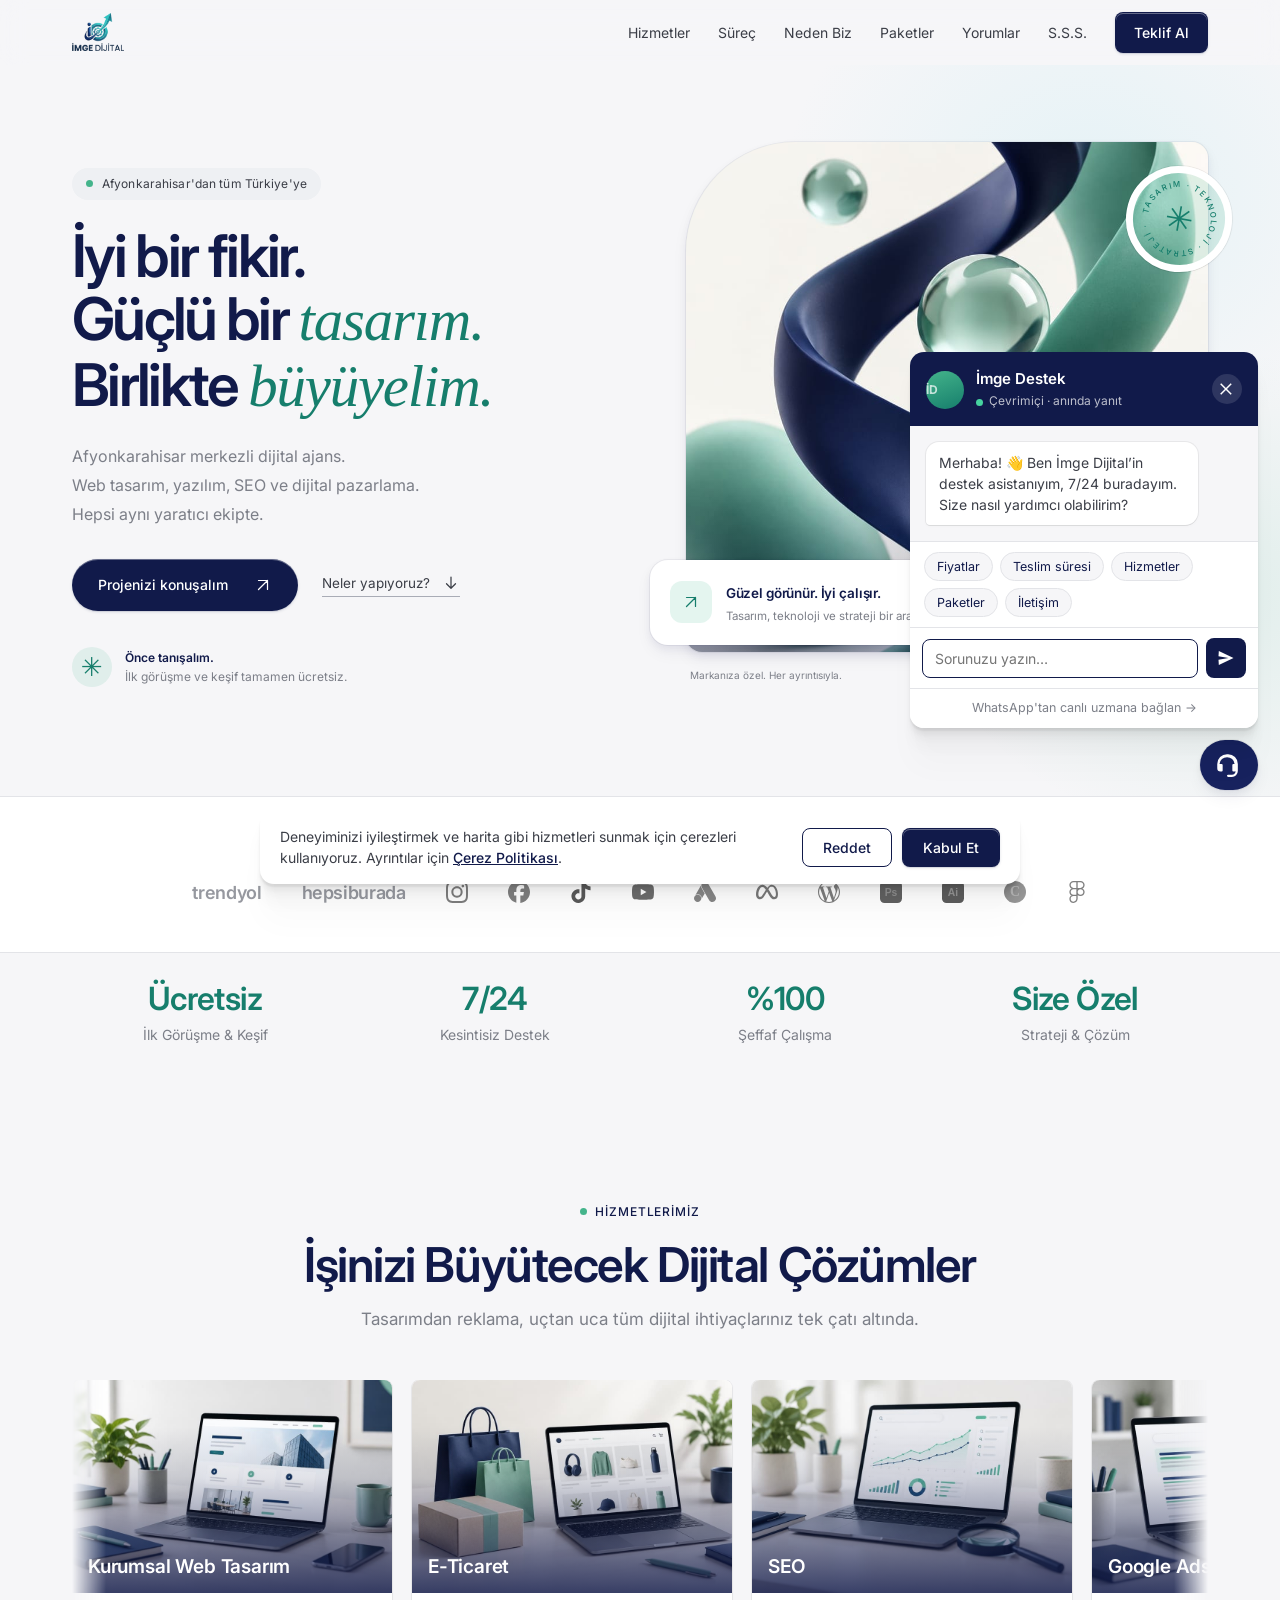
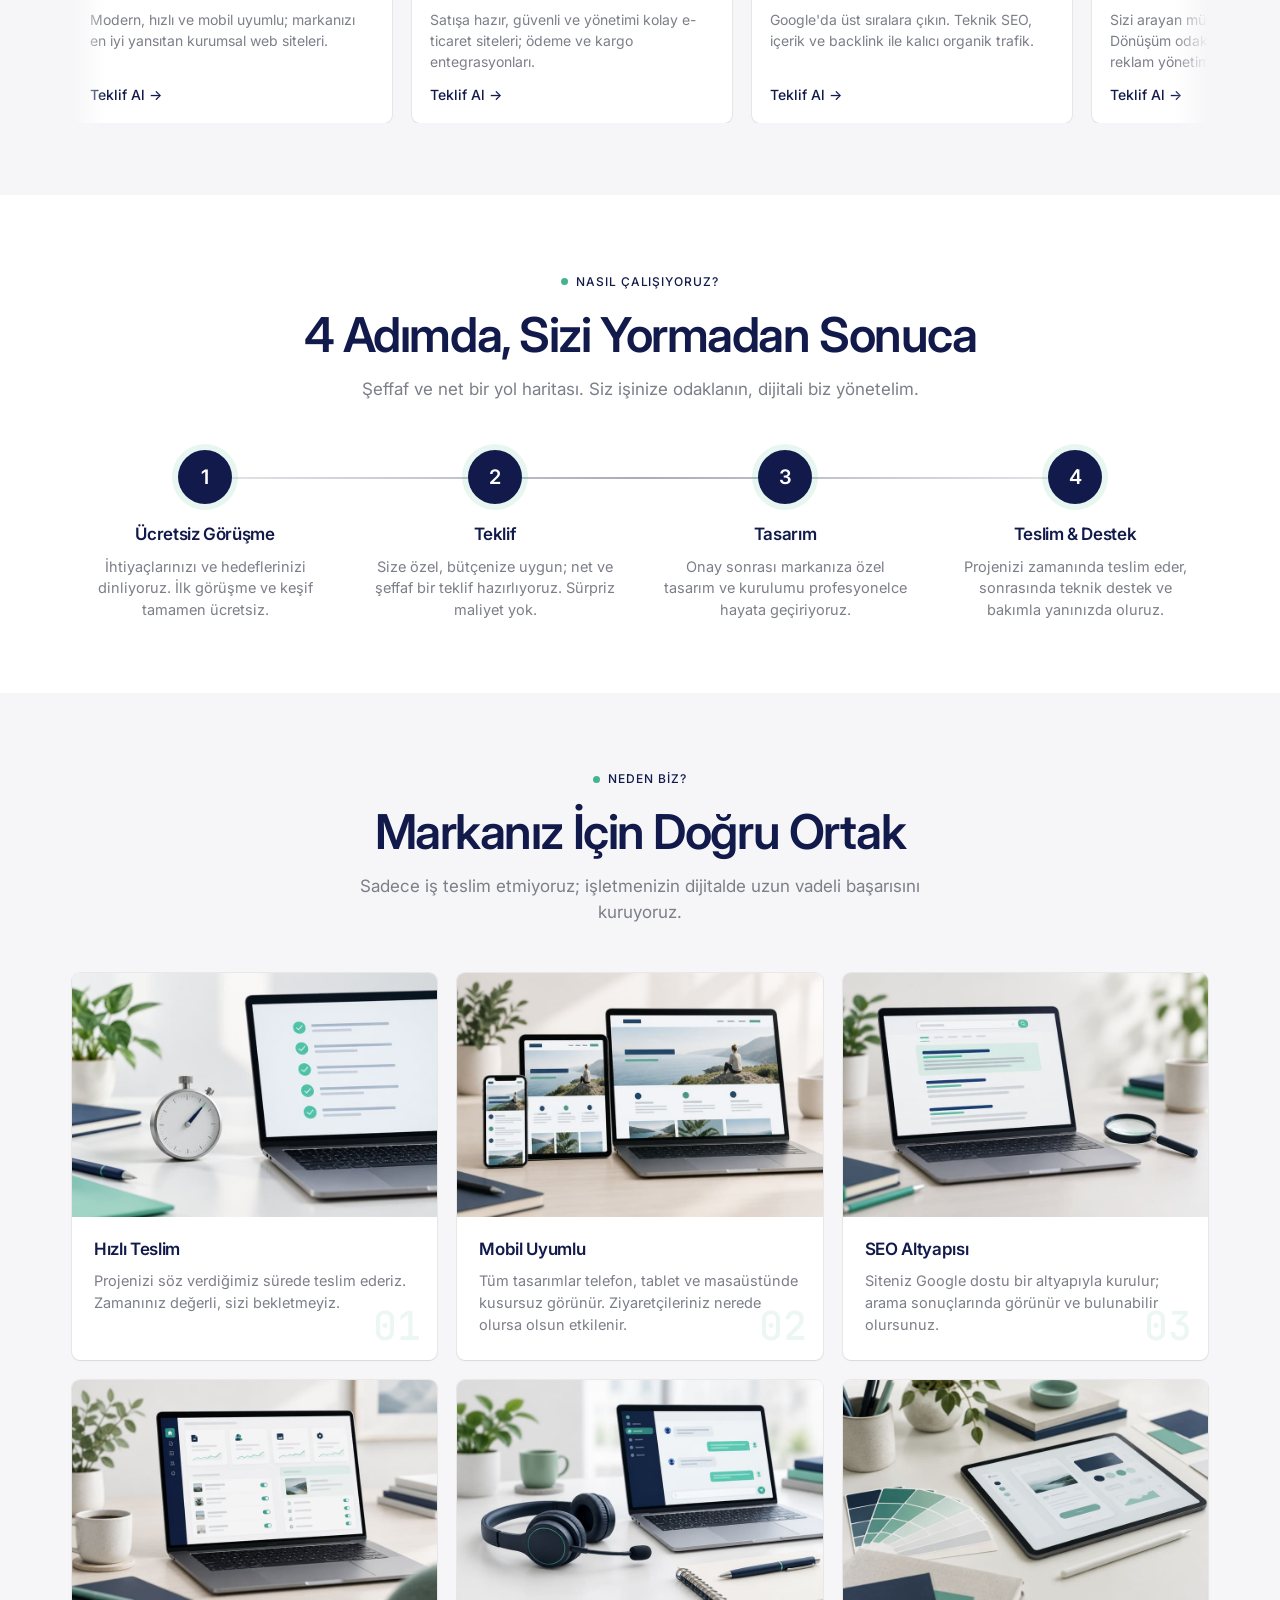
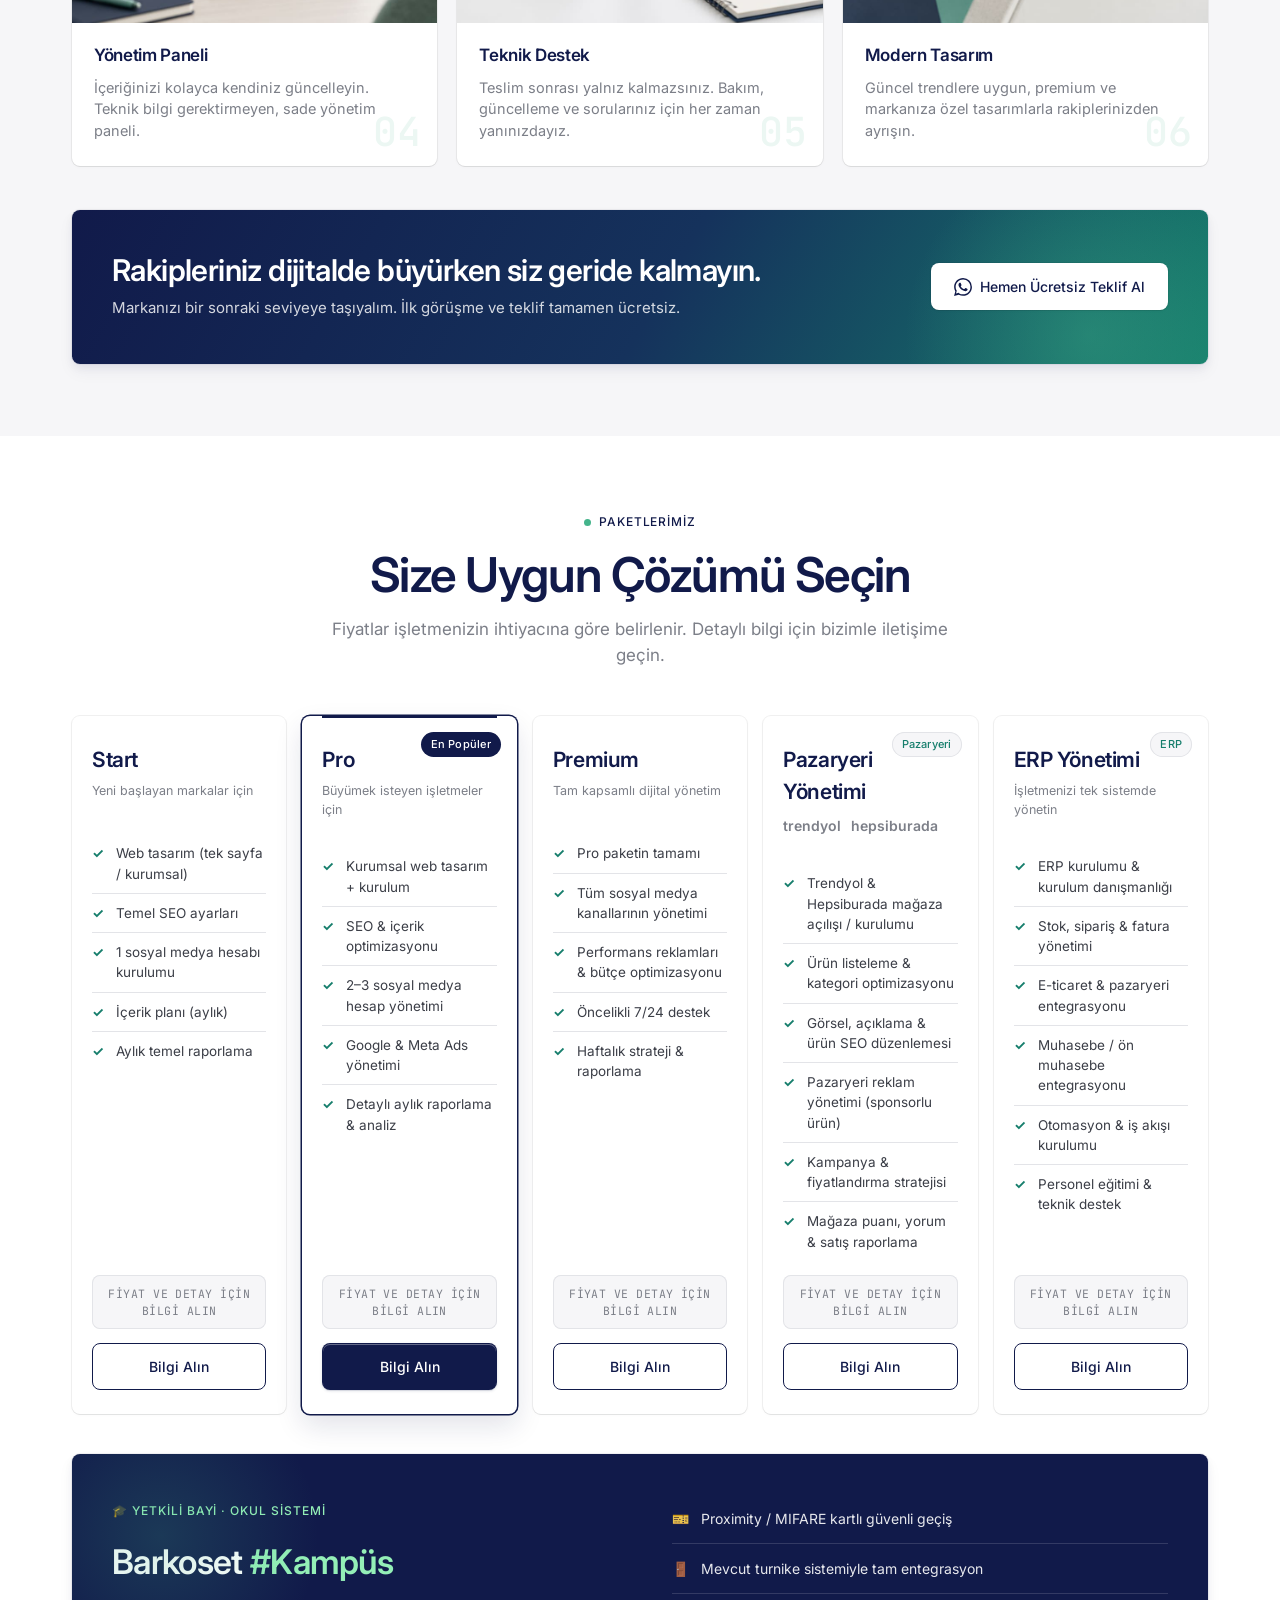
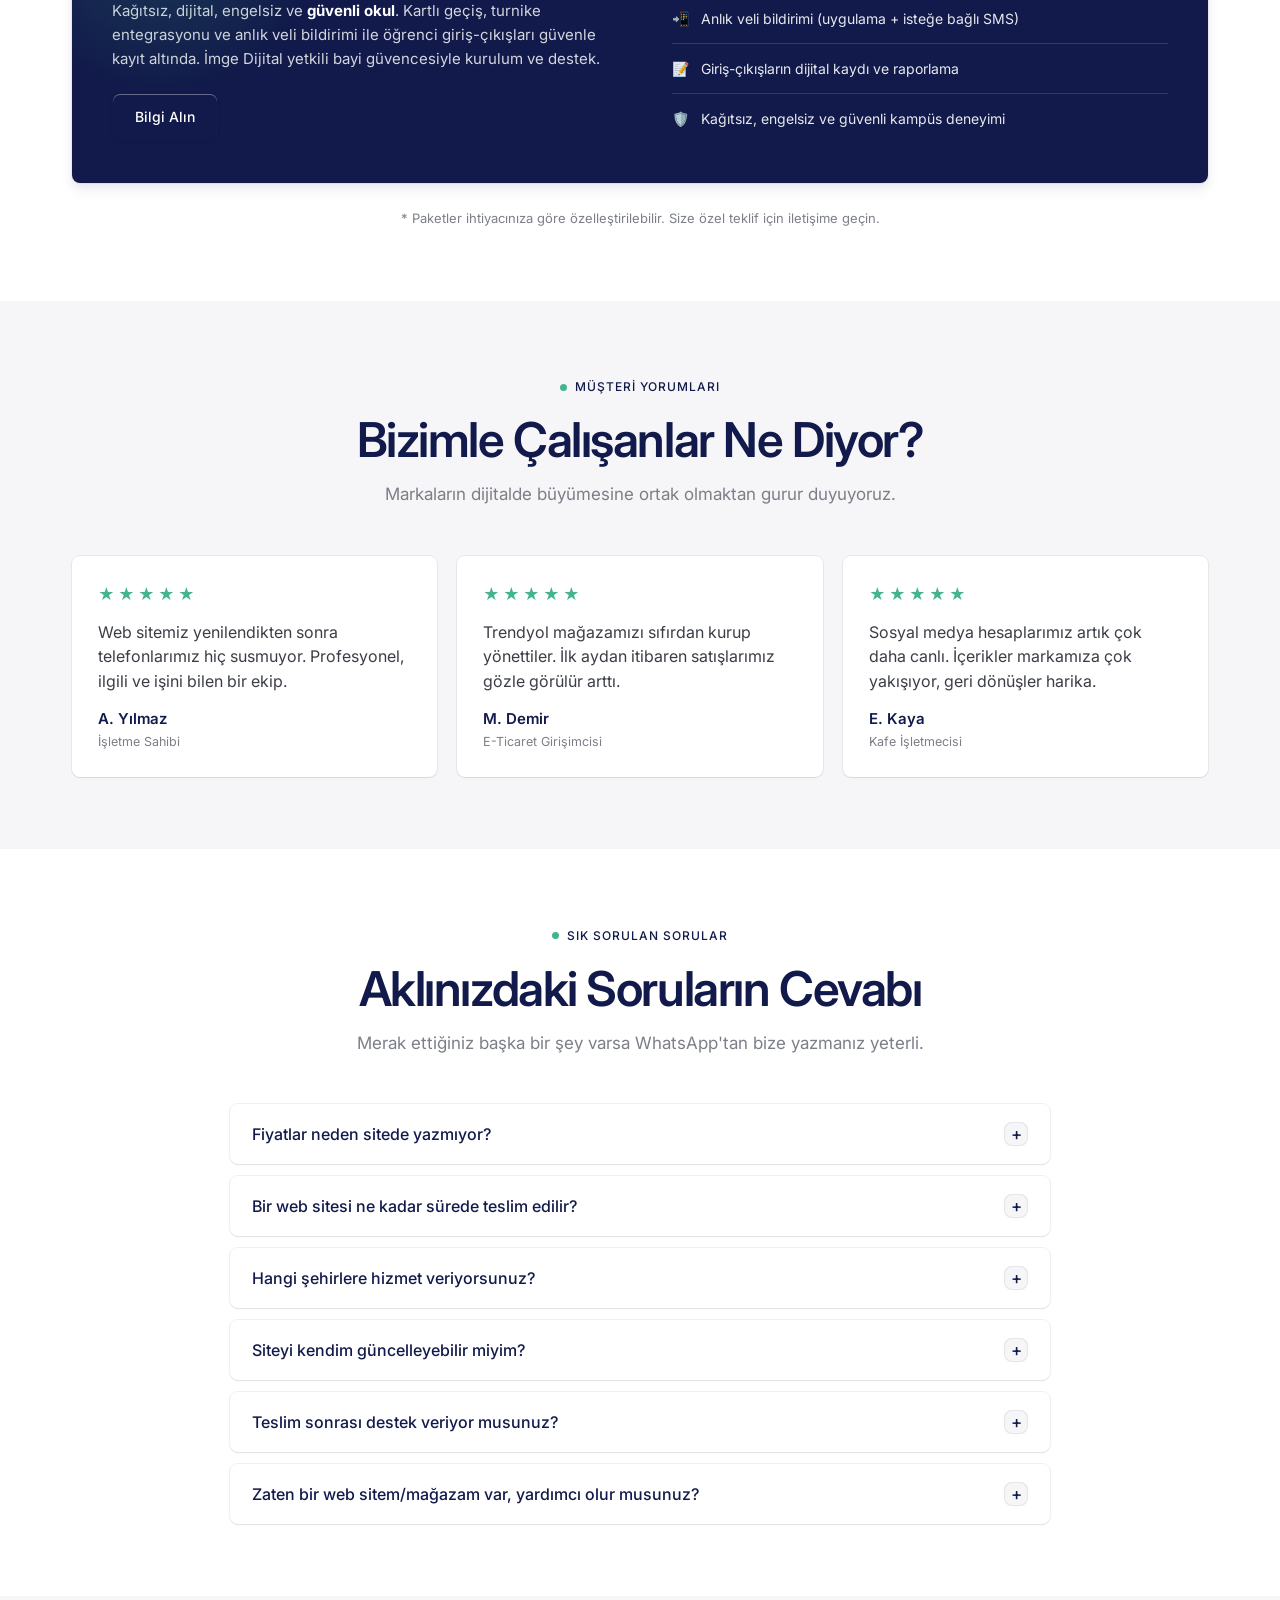
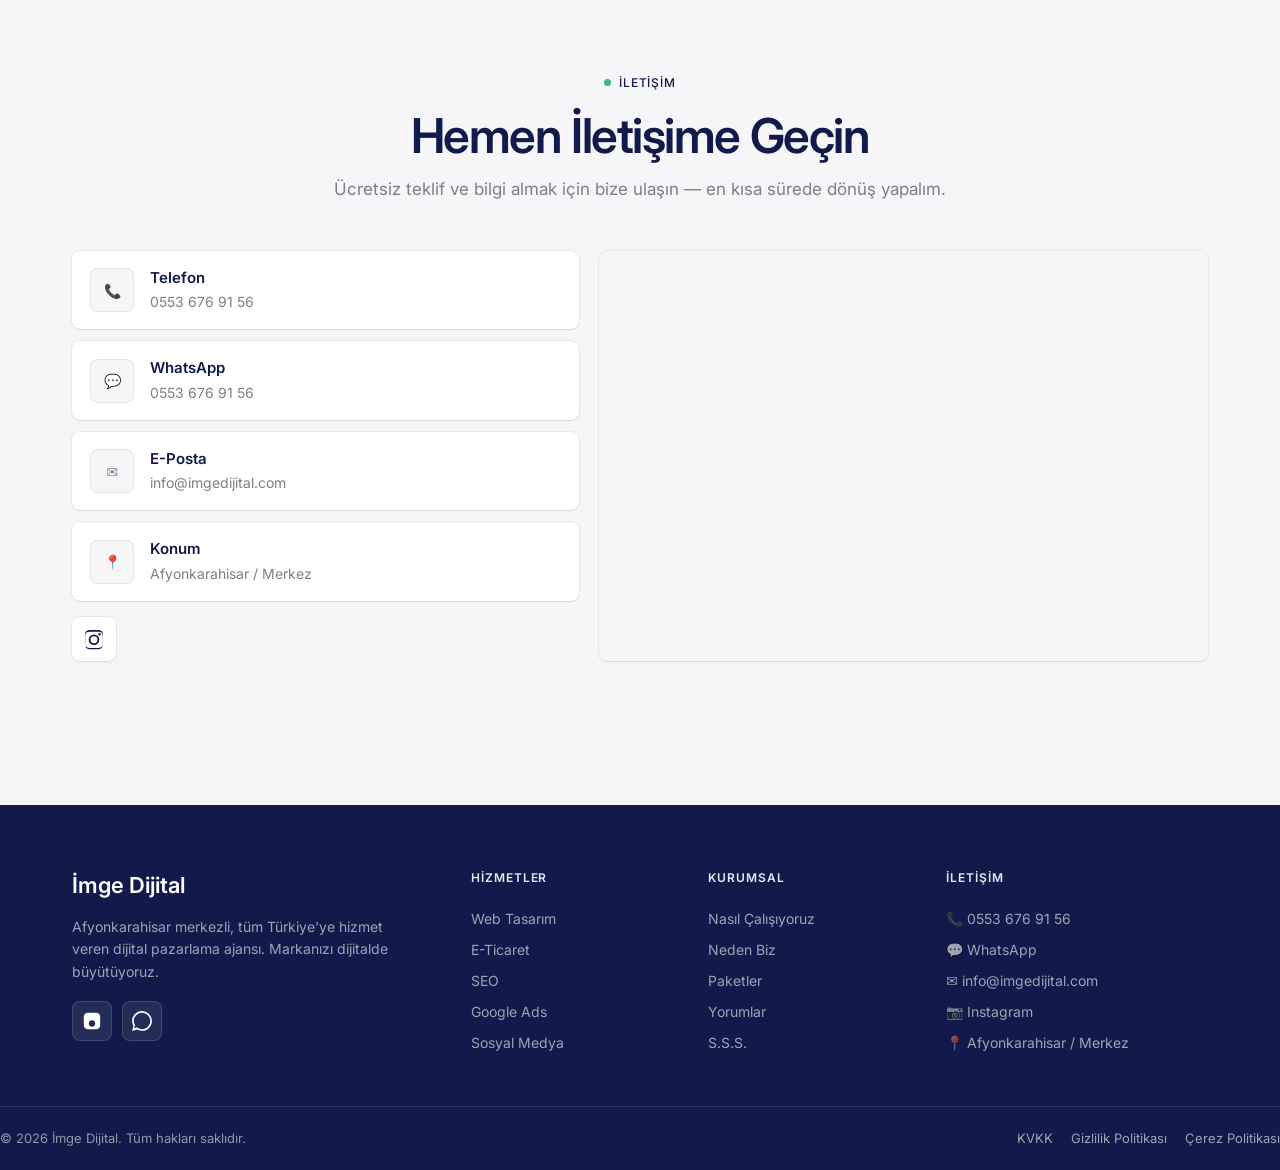
==== commit cb3fc33a: "Hero görseli değiştirildi: dağ manzarası yerine marka paletinde soyut görsel - Zip'ten gelen yağlıbo" ====
--- a/index.html
+++ b/index.html
@@ -94,7 +94,7 @@
           <span>✳</span>
         </div>
         <div class="hx-frame">
-          <img src="assets/img/hero.jpg" width="1122" height="1402" alt="Yeşil tonlarda, yağlıboya tarzında dağ ve göl manzarası" fetchpriority="high" />
+          <img src="assets/img/hero.jpg" width="900" height="1125" alt="Lacivert ve seafoam yeşili akışkan şeritlerden oluşan soyut marka görseli" fetchpriority="high" />
           <span class="hx-tag">Fikirden dijitale.</span>
         </div>
         <div class="hx-float">
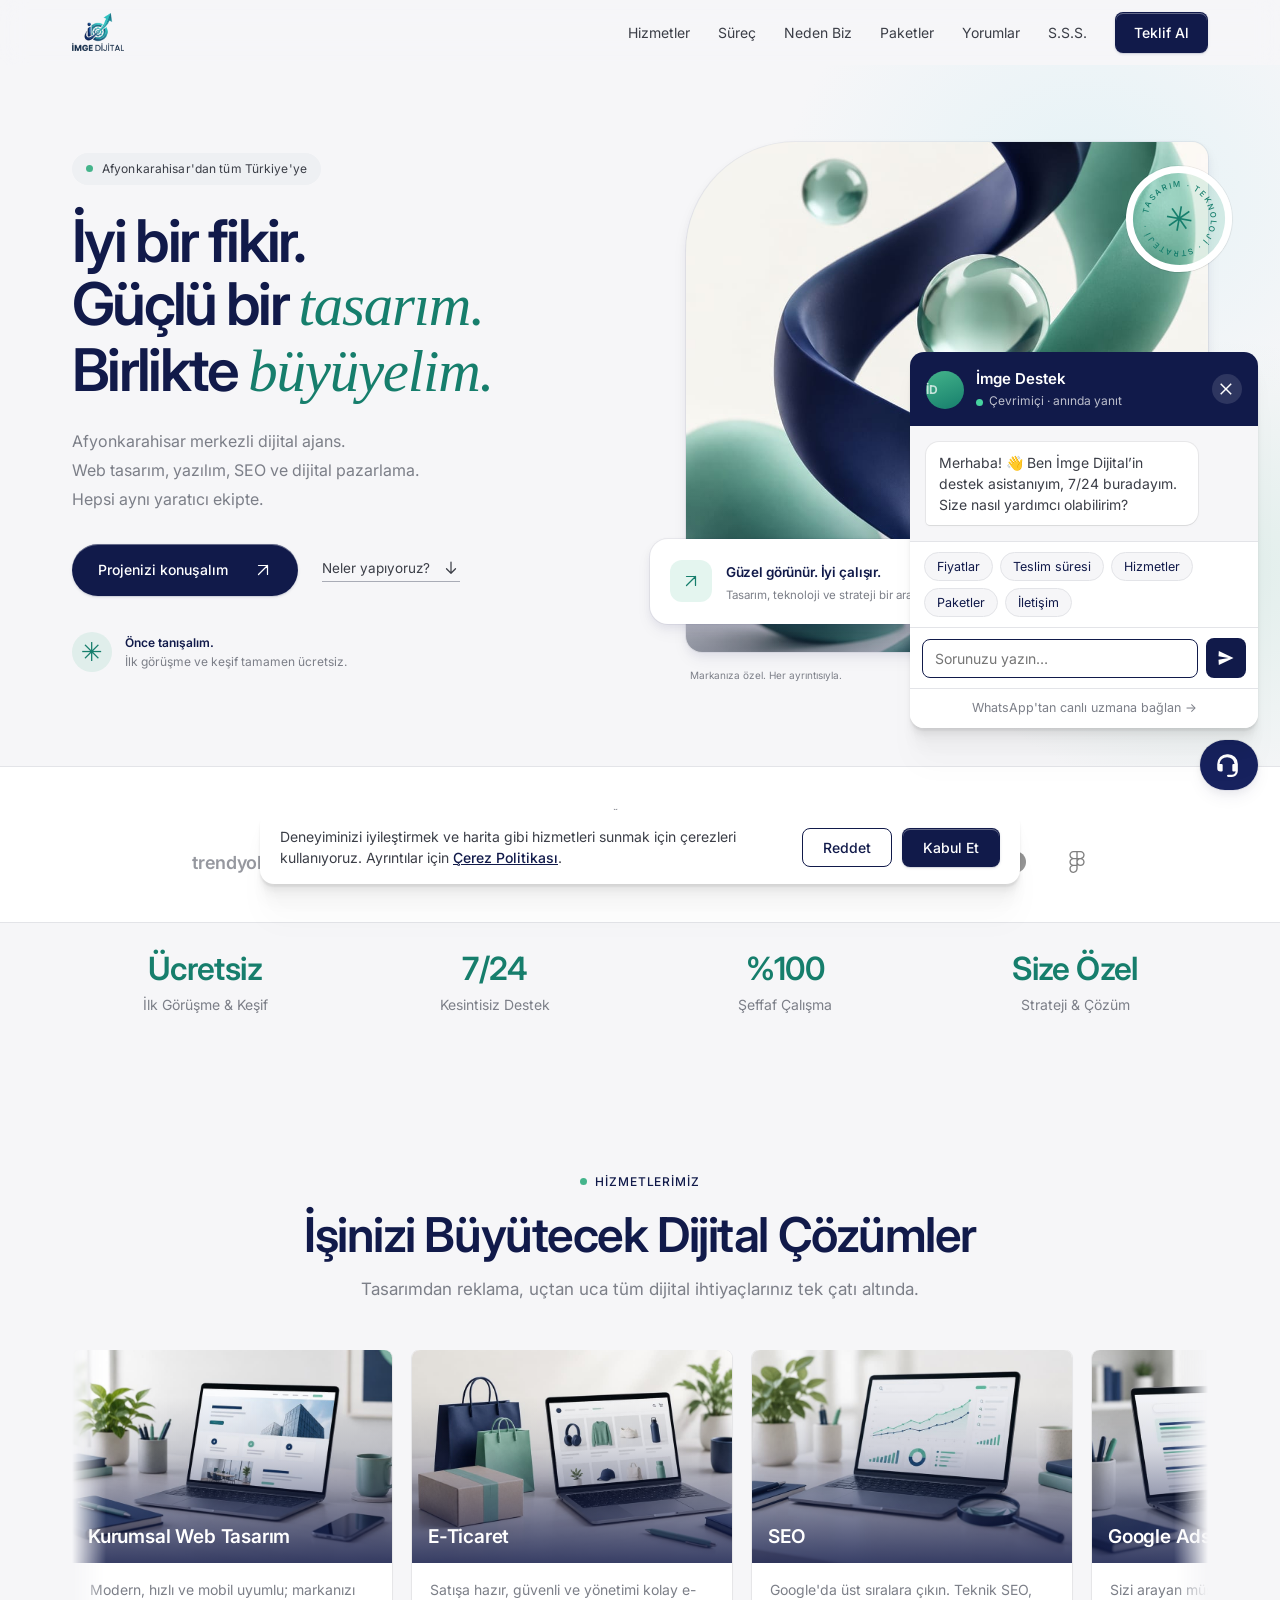
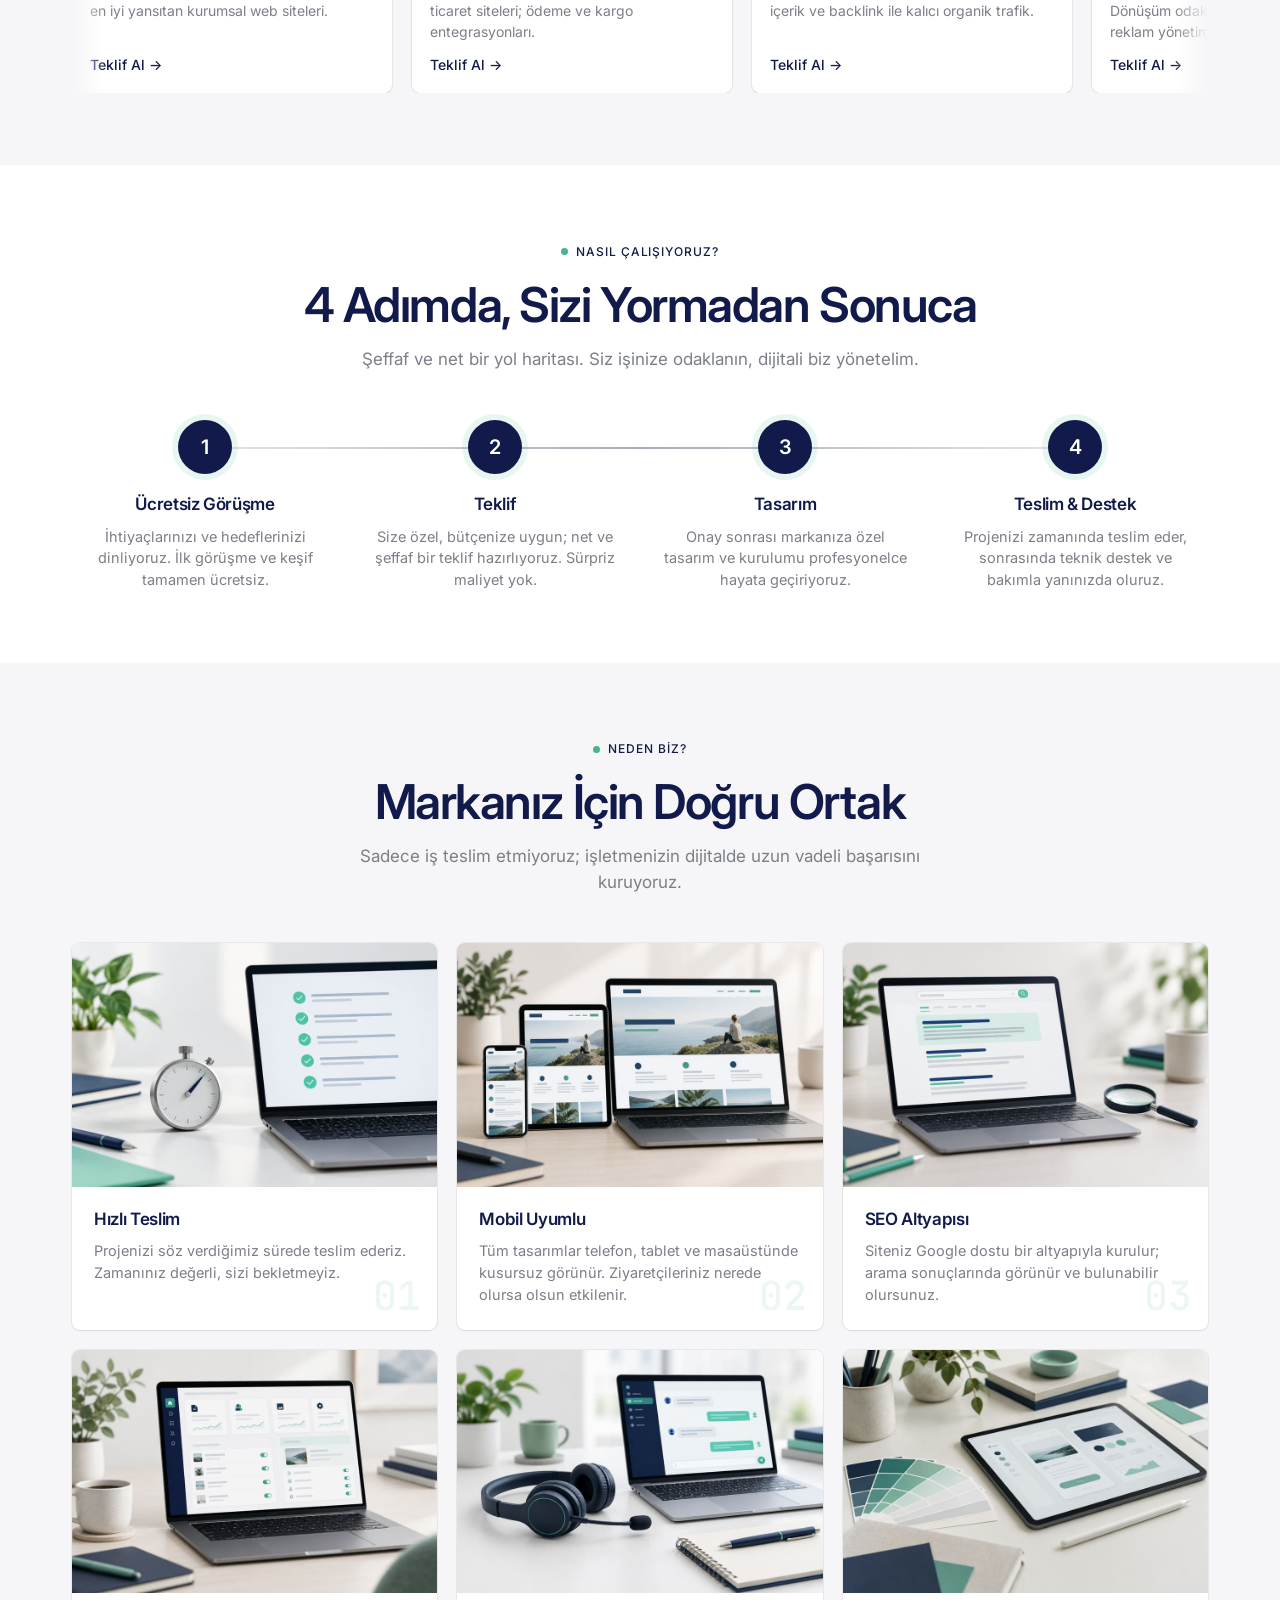
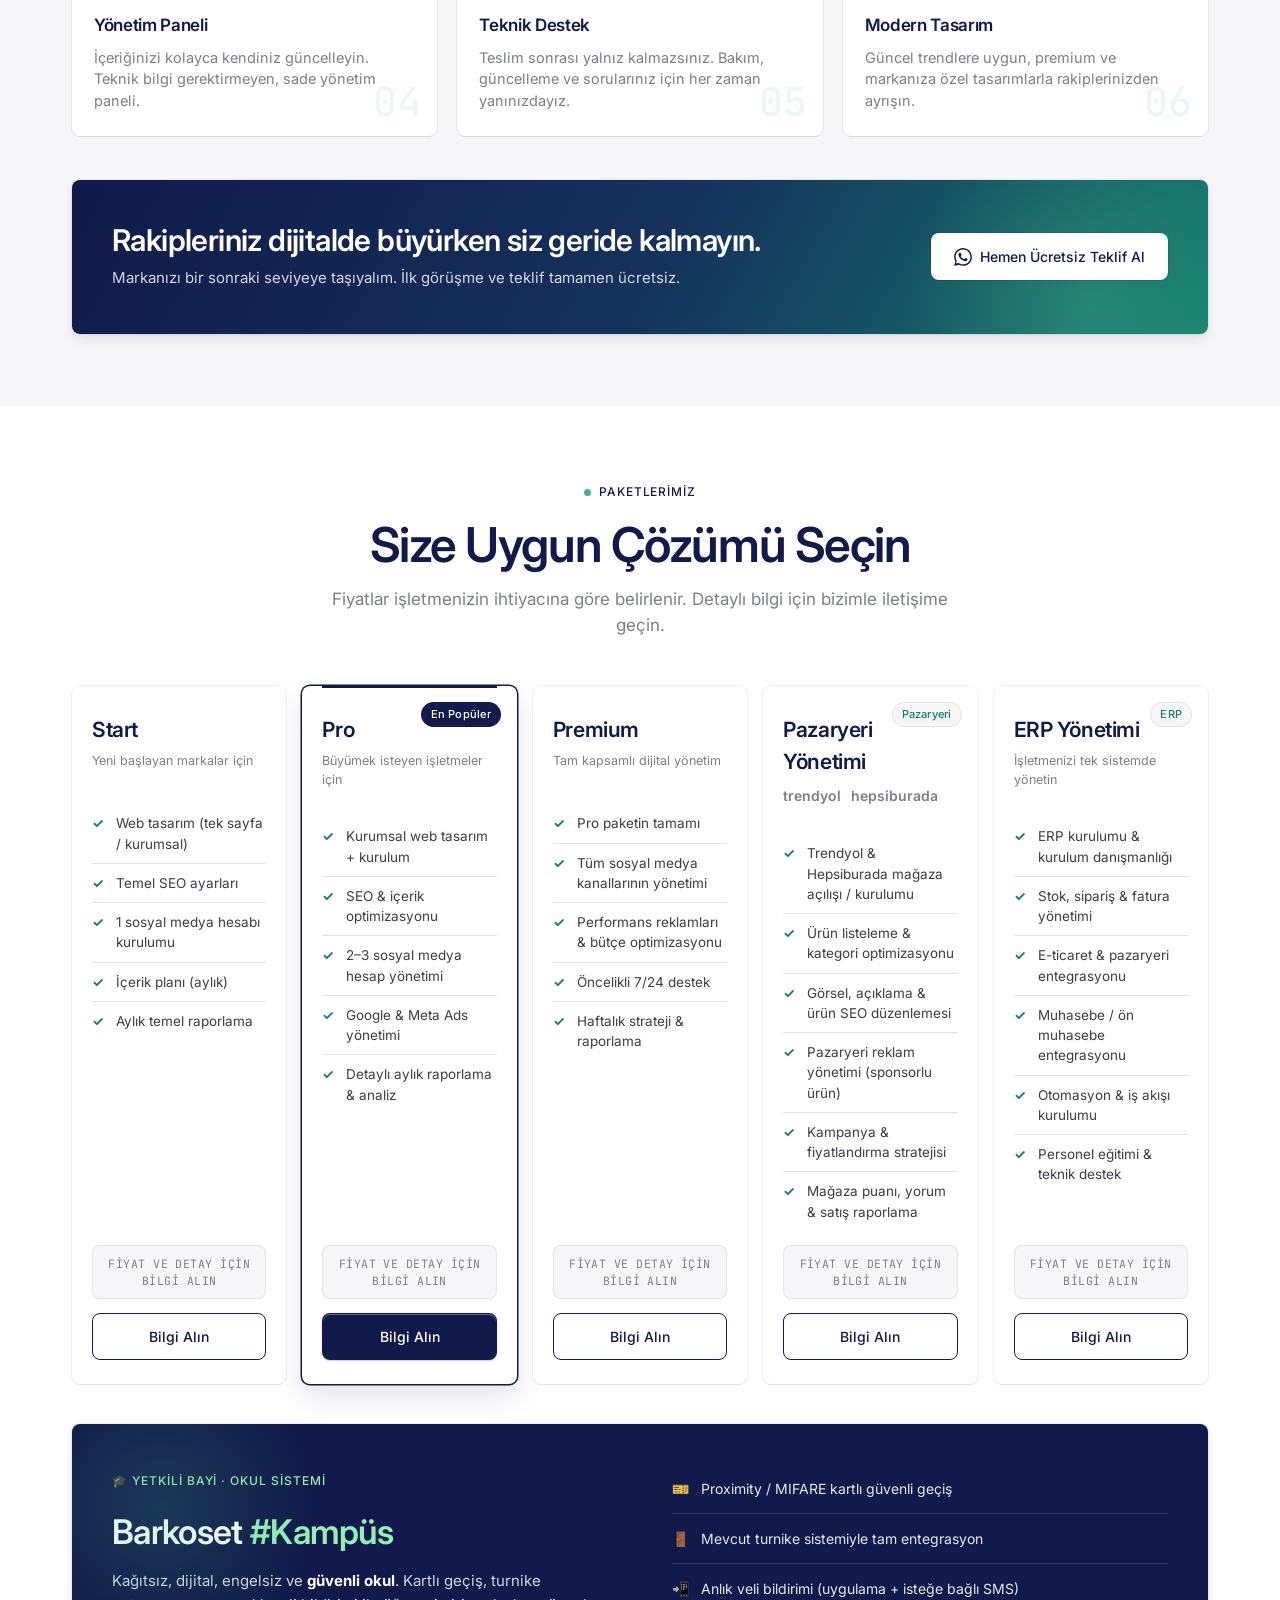
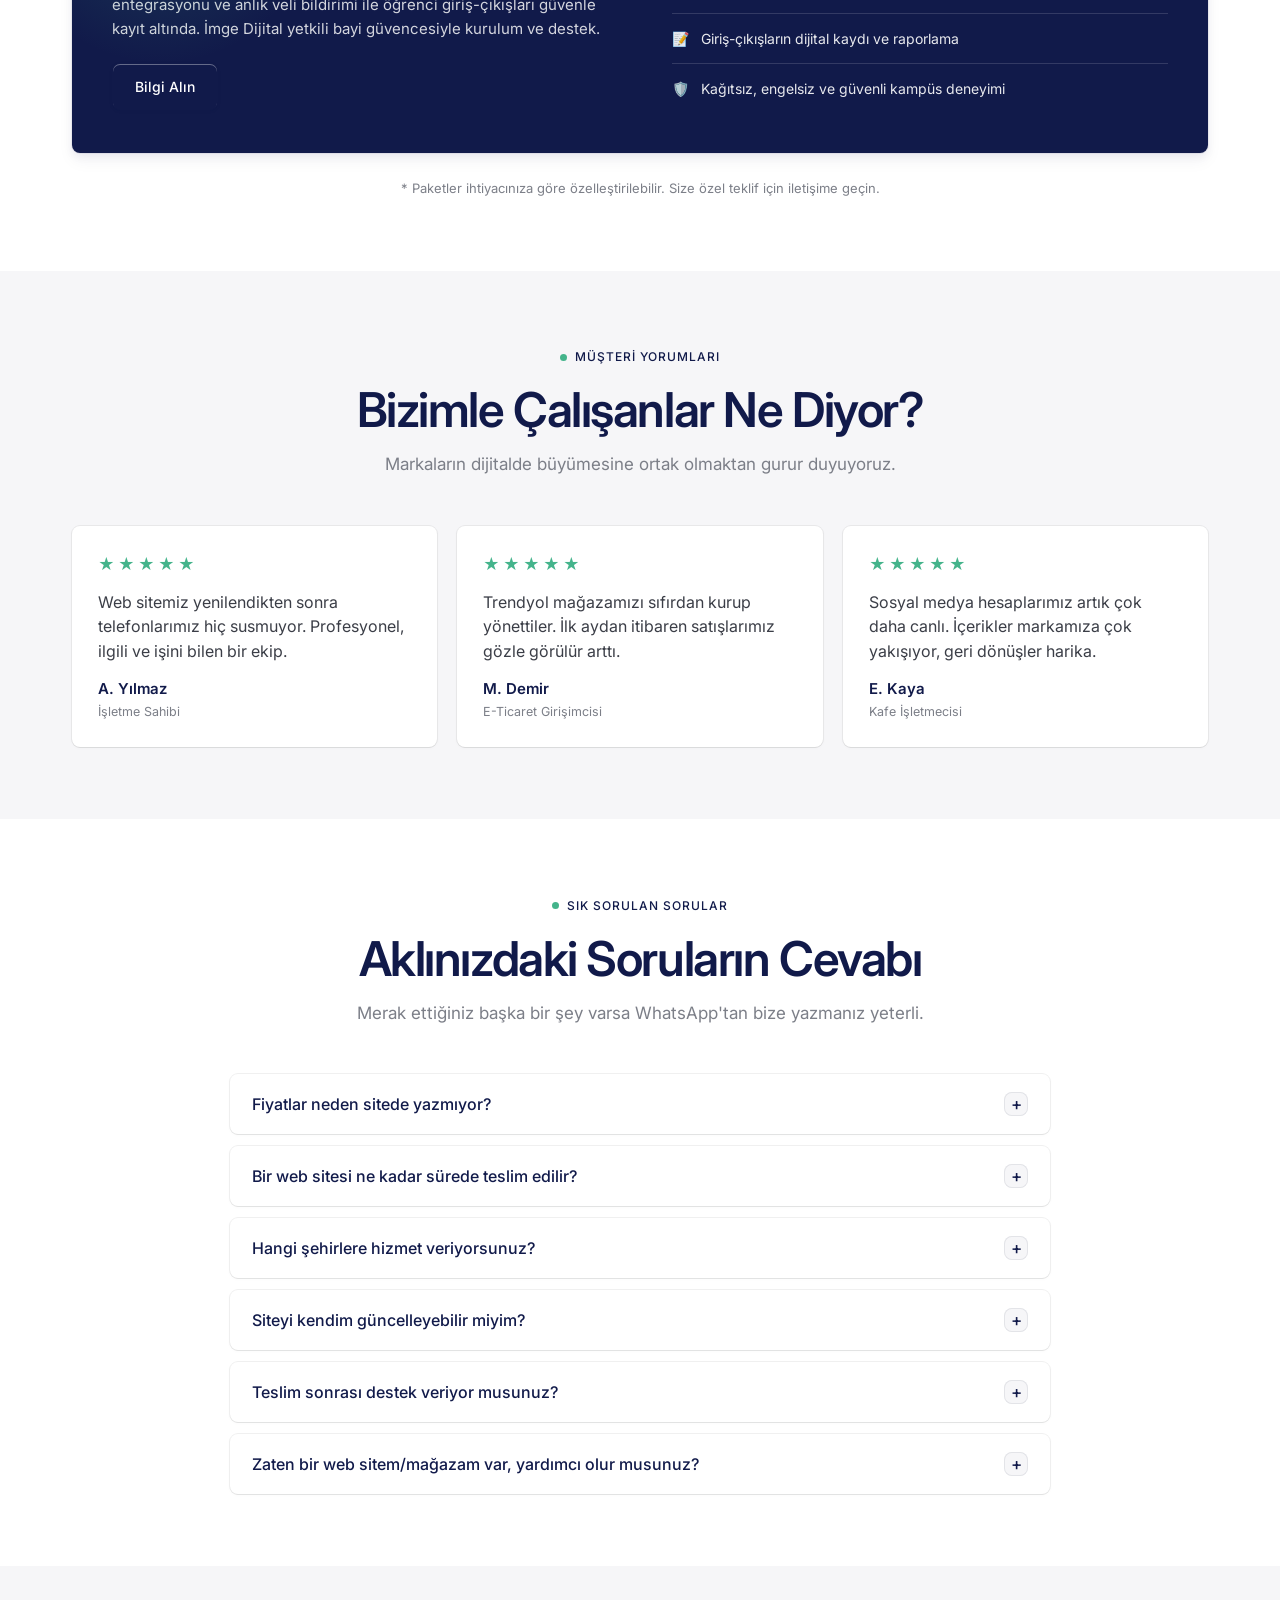
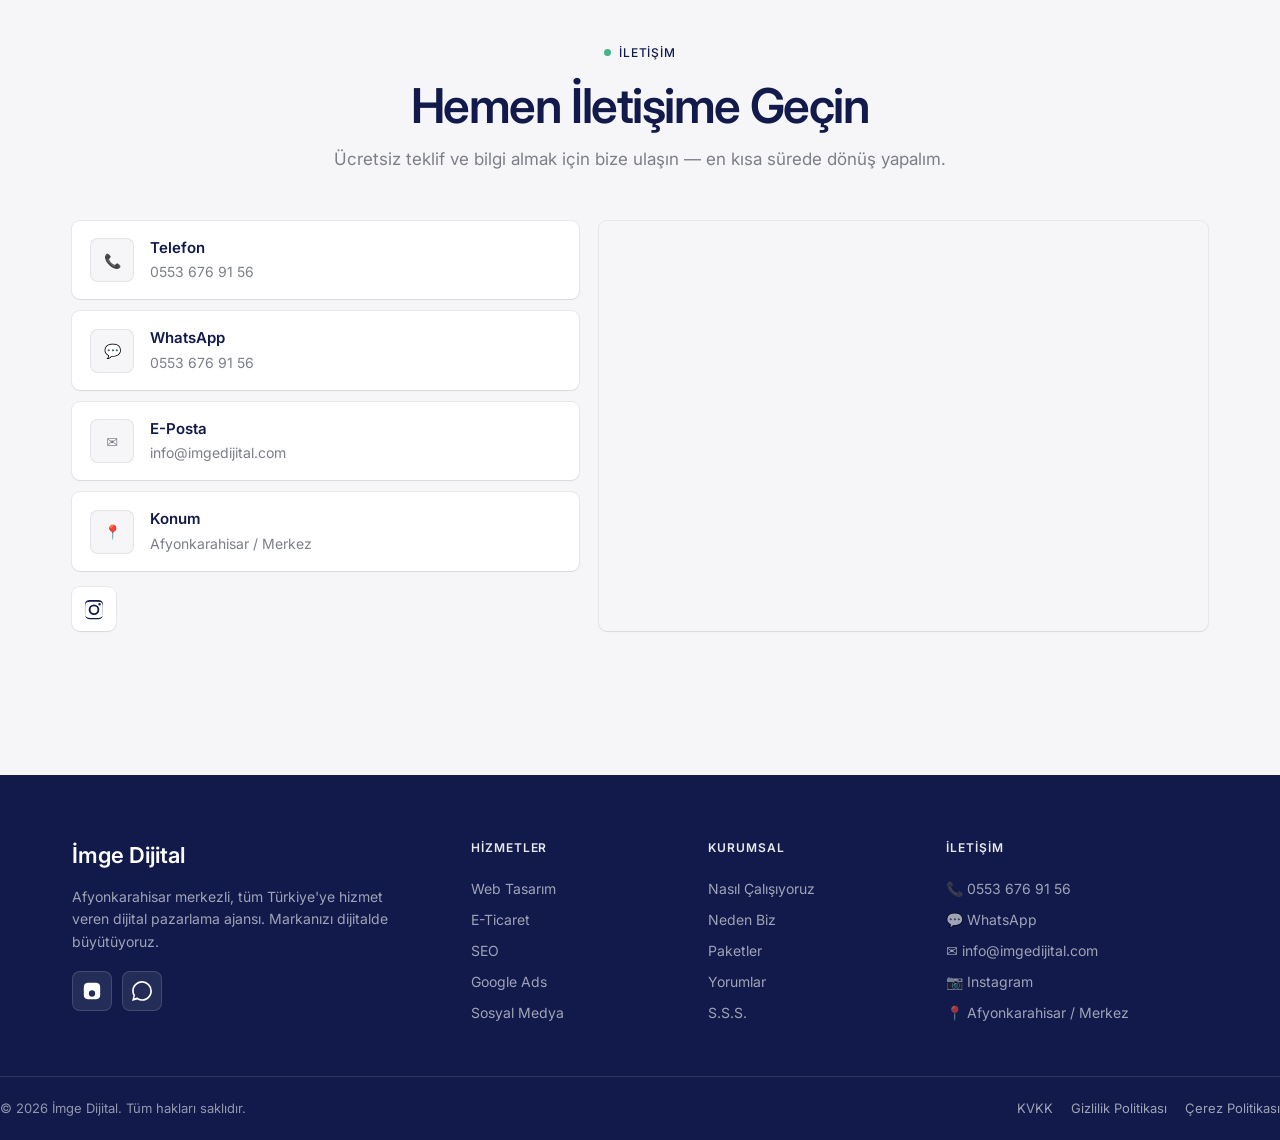
==== commit 09eaf341: "Hero: yüzen kart çerçeveden taşıp künyeye biniyordu, düzeltildi - Kart .hero-x-art'a göre konumlanıy" ====
--- a/index.html
+++ b/index.html
@@ -31,7 +31,7 @@
   <link rel="preconnect" href="https://fonts.googleapis.com" />
   <link rel="preconnect" href="https://fonts.gstatic.com" crossorigin />
   <link href="https://fonts.googleapis.com/css2?family=Inter:wght@300;400;500;600;700&family=JetBrains+Mono:wght@400;500&display=swap" rel="stylesheet" />
-  <link rel="stylesheet" href="css/style.css?v=32" />
+  <link rel="stylesheet" href="css/style.css?v=34" />
 </head>
 <body>
 
@@ -86,6 +86,7 @@
       </div>
 
       <div class="hero-x-art">
+       <div class="hx-art-main">
         <div class="hx-stamp" aria-hidden="true">
           <svg viewBox="0 0 100 100">
             <defs><path id="hxStampCircle" d="M50,50 m-36,0 a36,36 0 1,1 72,0 a36,36 0 1,1 -72,0"/></defs>
@@ -94,7 +95,11 @@
           <span>✳</span>
         </div>
         <div class="hx-frame">
-          <img src="assets/img/hero.jpg" width="900" height="1125" alt="Lacivert ve seafoam yeşili akışkan şeritlerden oluşan soyut marka görseli" fetchpriority="high" />
+          <video class="hx-video" id="heroVideo" autoplay muted loop playsinline preload="metadata"
+                 poster="assets/img/hero.jpg" width="900" height="1125"
+                 aria-label="Lacivert ve seafoam yeşili akışkan şeritlerden oluşan soyut marka animasyonu">
+            <source src="assets/video/hero.mp4" type="video/mp4" />
+          </video>
           <span class="hx-tag">Fikirden dijitale.</span>
         </div>
         <div class="hx-float">
@@ -107,6 +112,7 @@
           </div>
           <span class="hx-float-check" aria-hidden="true">✓</span>
         </div>
+       </div>
         <div class="hx-caption">
           <span>Markanıza özel. Her ayrıntısıyla.</span>
           <span>İMGE STÜDYO / 01</span>
@@ -742,6 +748,18 @@
         t.appendChild(c);
       });
     })();
+    // Hero videosu: hareket azaltma tercihinde durdur (poster görseli kalır)
+    (function () {
+      var v = document.getElementById('heroVideo');
+      if (!v) return;
+      var mq = window.matchMedia('(prefers-reduced-motion: reduce)');
+      var apply = function () {
+        if (mq.matches) { v.pause(); v.removeAttribute('autoplay'); }
+        else { var p = v.play(); if (p && p.catch) p.catch(function () {}); }
+      };
+      apply();
+      if (mq.addEventListener) mq.addEventListener('change', apply);
+    })();
   </script>
 </body>
 </html>
--- a/css/style.css
+++ b/css/style.css
@@ -195,12 +195,15 @@
 }
 
 /* — sağ sütun (görsel) — */
-.hero-x-art { position: relative; min-width: 0; padding-bottom: 30px; }
+.hero-x-art { position: relative; min-width: 0; }
+/* Yüzen kart yalnızca görsel çerçevesine göre konumlansın (künyeye binmesin) */
+.hx-art-main { position: relative; }
 .hx-frame {
   position: relative; height: 510px; border-radius: 110px 16px 16px 16px;
   background: #e8ece4; overflow: hidden; box-shadow: var(--sh-md);
 }
-.hx-frame > img { width: 100%; height: 100%; object-fit: cover; object-position: 55% center; }
+.hx-frame > img,
+.hx-frame > video { width: 100%; height: 100%; object-fit: cover; object-position: 55% center; display: block; }
 .hx-frame::after { content: ""; position: absolute; inset: 0; background: linear-gradient(transparent 66%, rgba(17,26,74,.35)); }
 .hx-tag { position: absolute; bottom: 26px; left: 28px; color: #fff; font-size: 12.5px; z-index: 1; }
 .hx-stamp {
@@ -213,7 +216,7 @@
 .hx-stamp > span { font-size: 34px; color: var(--sea-700); line-height: 1; }
 @keyframes hxStampTurn { to { transform: rotate(360deg); } }
 .hx-float {
-  position: absolute; left: -36px; right: 32px; bottom: 68px; z-index: 2;
+  position: absolute; left: -36px; right: 32px; bottom: 28px; z-index: 2;
   background: #fff; border-radius: 18px; box-shadow: var(--sh-md);
   padding: 20px; display: flex; gap: 14px; align-items: center;
 }
@@ -630,7 +633,7 @@
   .hero-x-lede { font-size: 14.5px; }
   .hero-x-actions { margin-top: 24px; gap: 18px; }
   .hx-frame { height: 380px; border-top-left-radius: 70px; }
-  .hx-float { left: -10px; right: 8px; bottom: 46px; padding: 14px; gap: 10px; }
+  .hx-float { left: -10px; right: 8px; bottom: 18px; padding: 14px; gap: 10px; }
   .hx-float strong { font-size: 12px; }
   .hx-float p { font-size: 10.5px; }
   .hx-float-ico { width: 34px; height: 34px; }
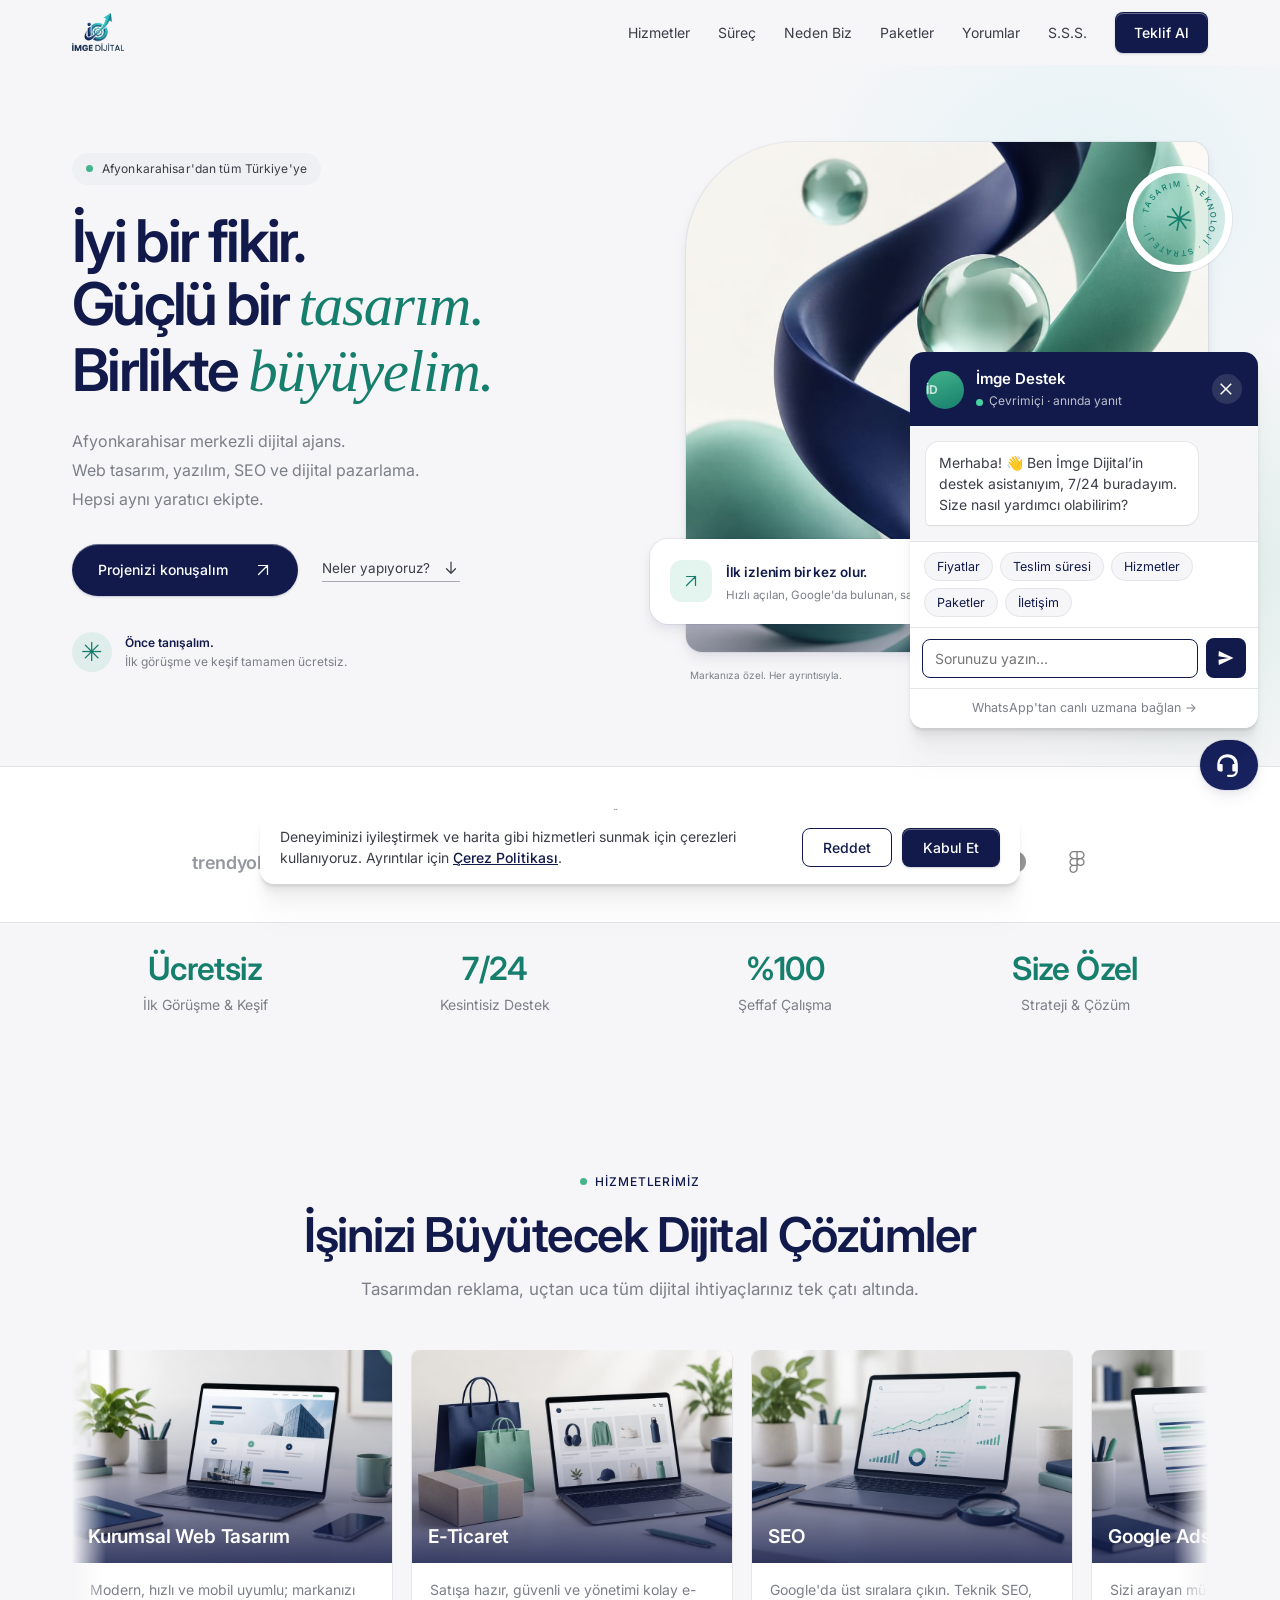
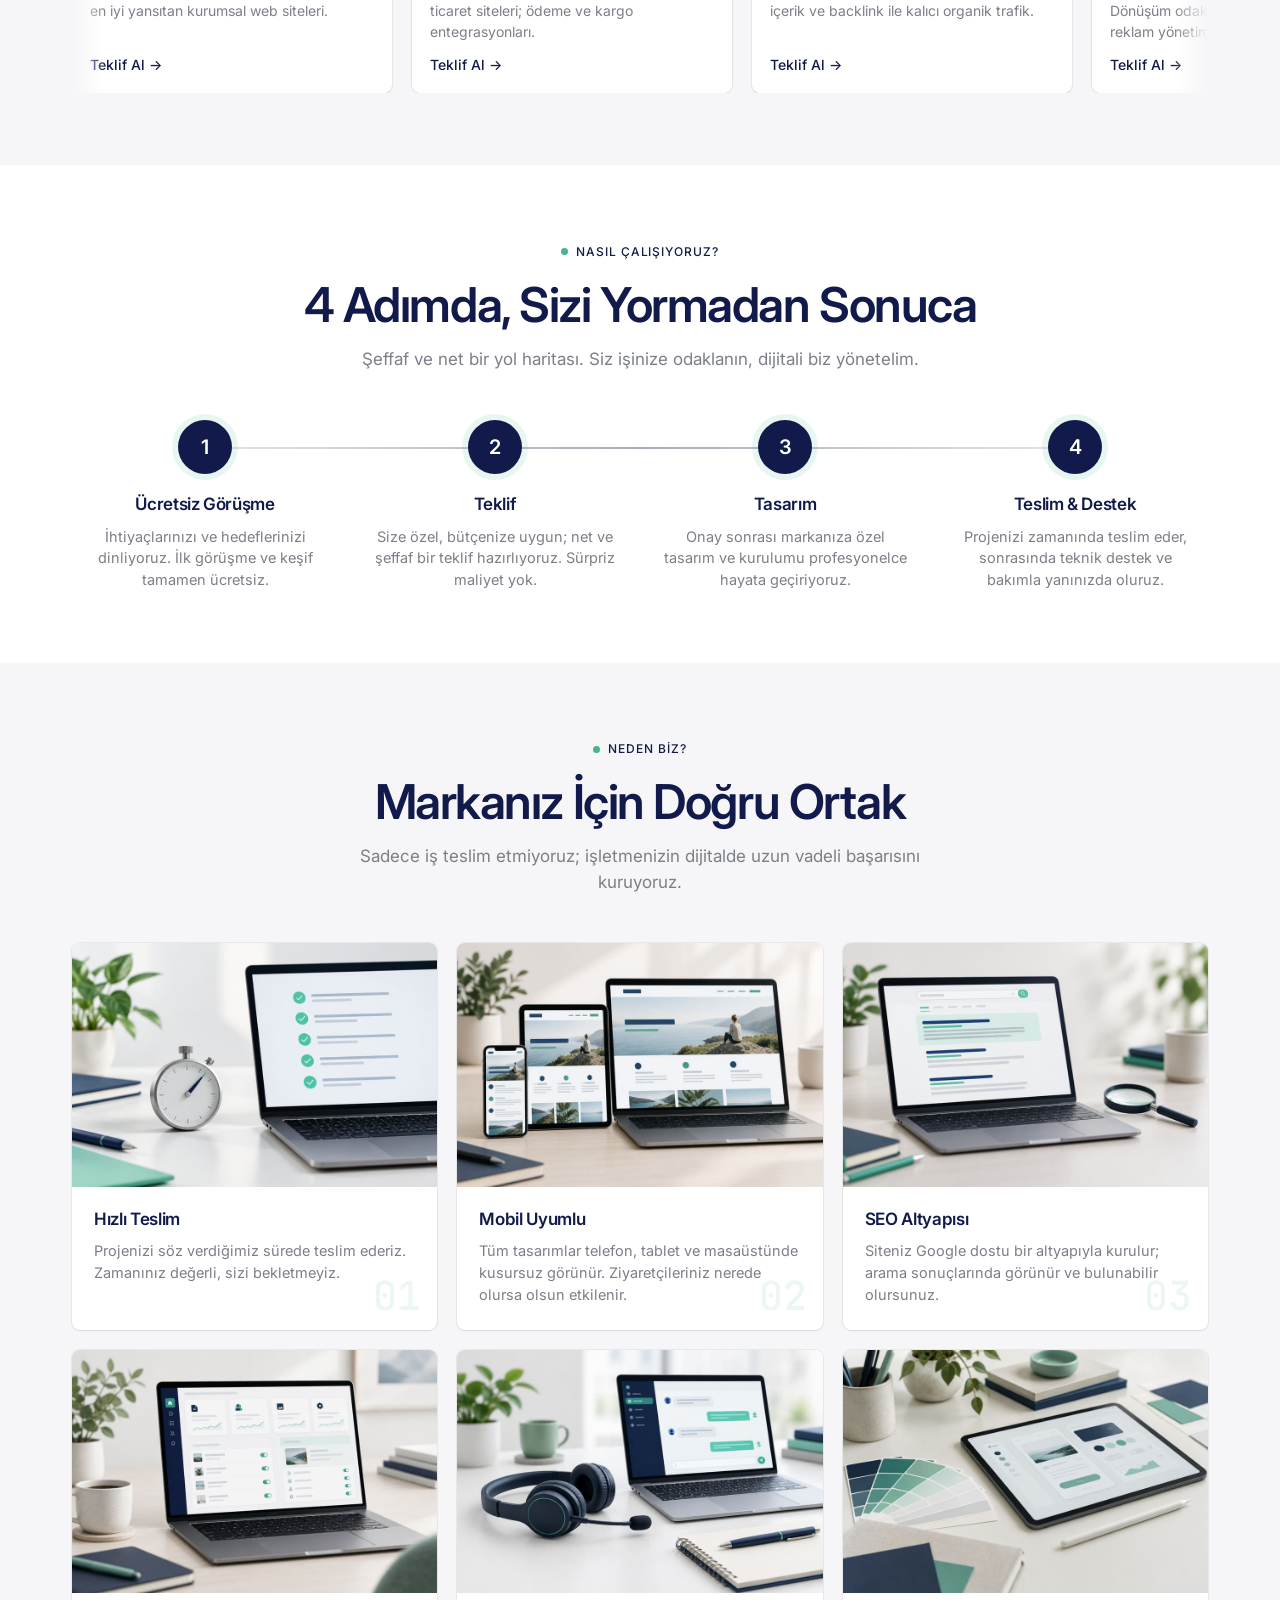
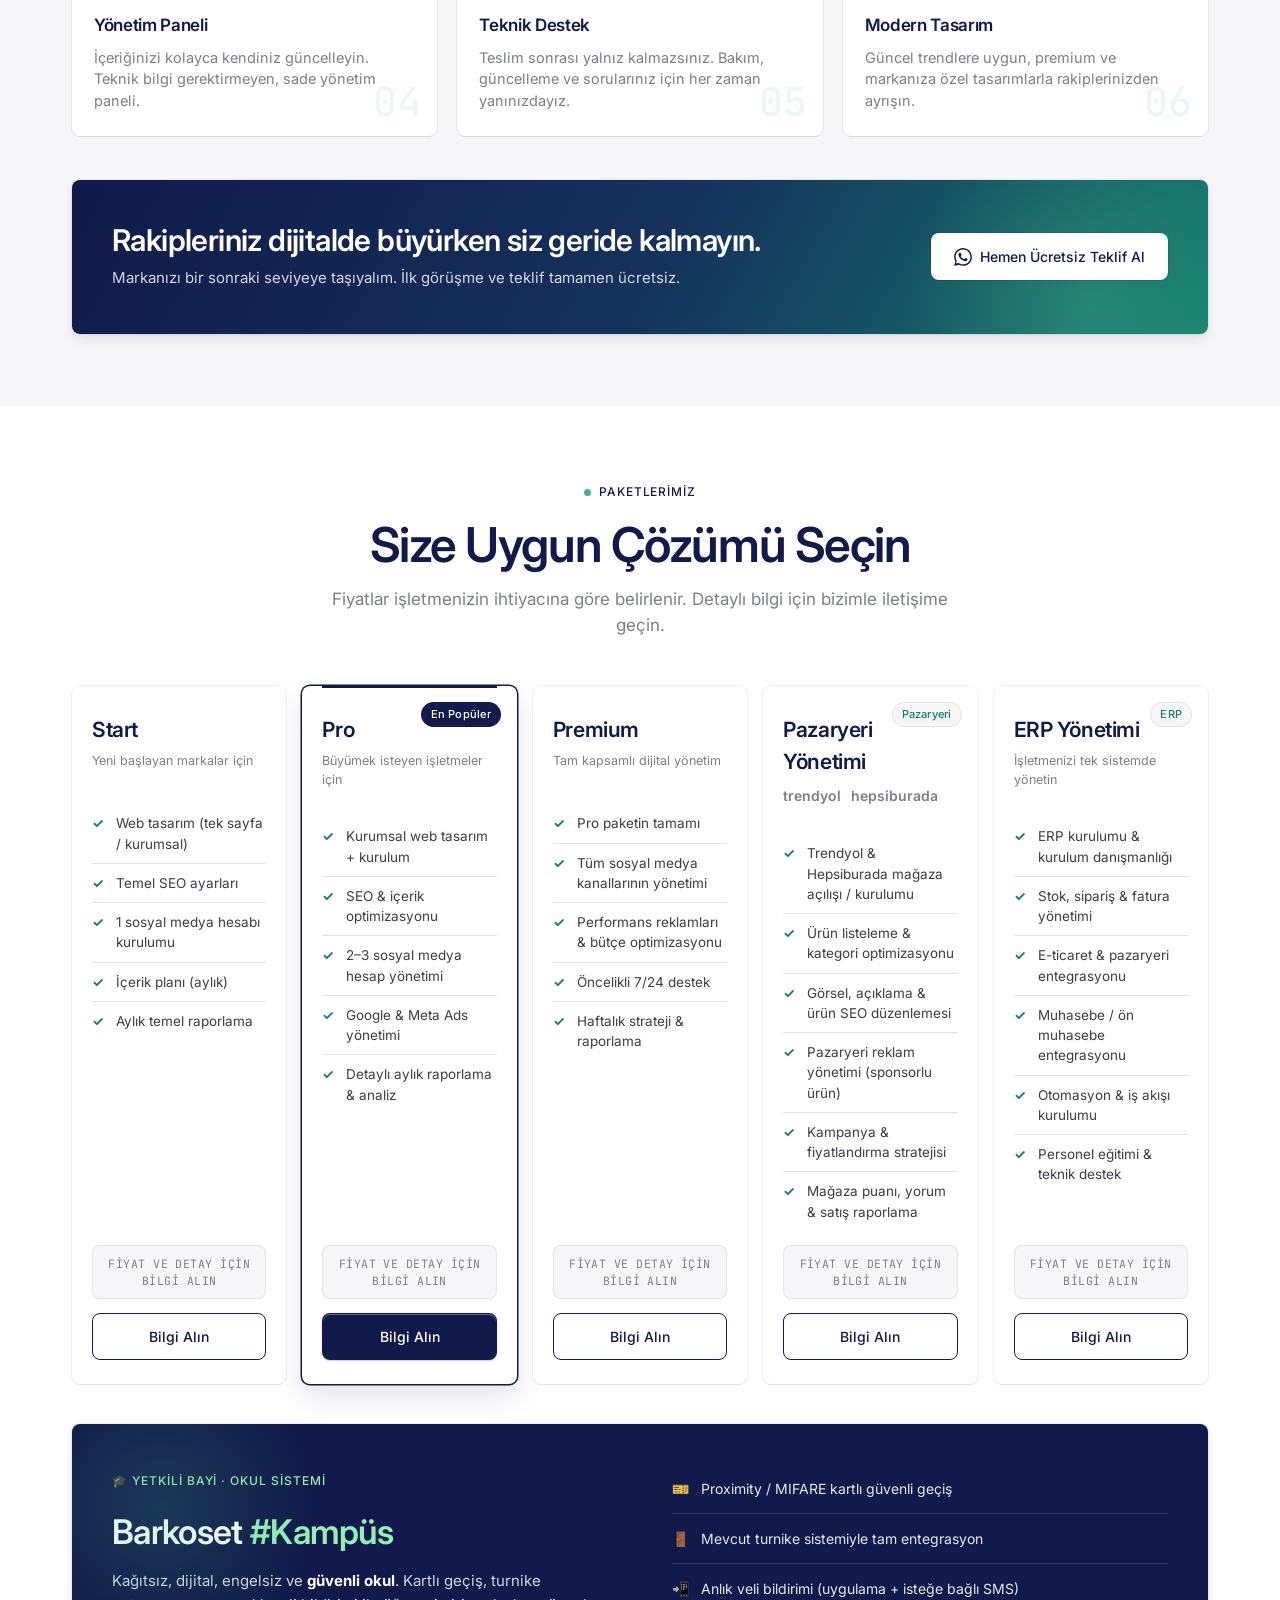
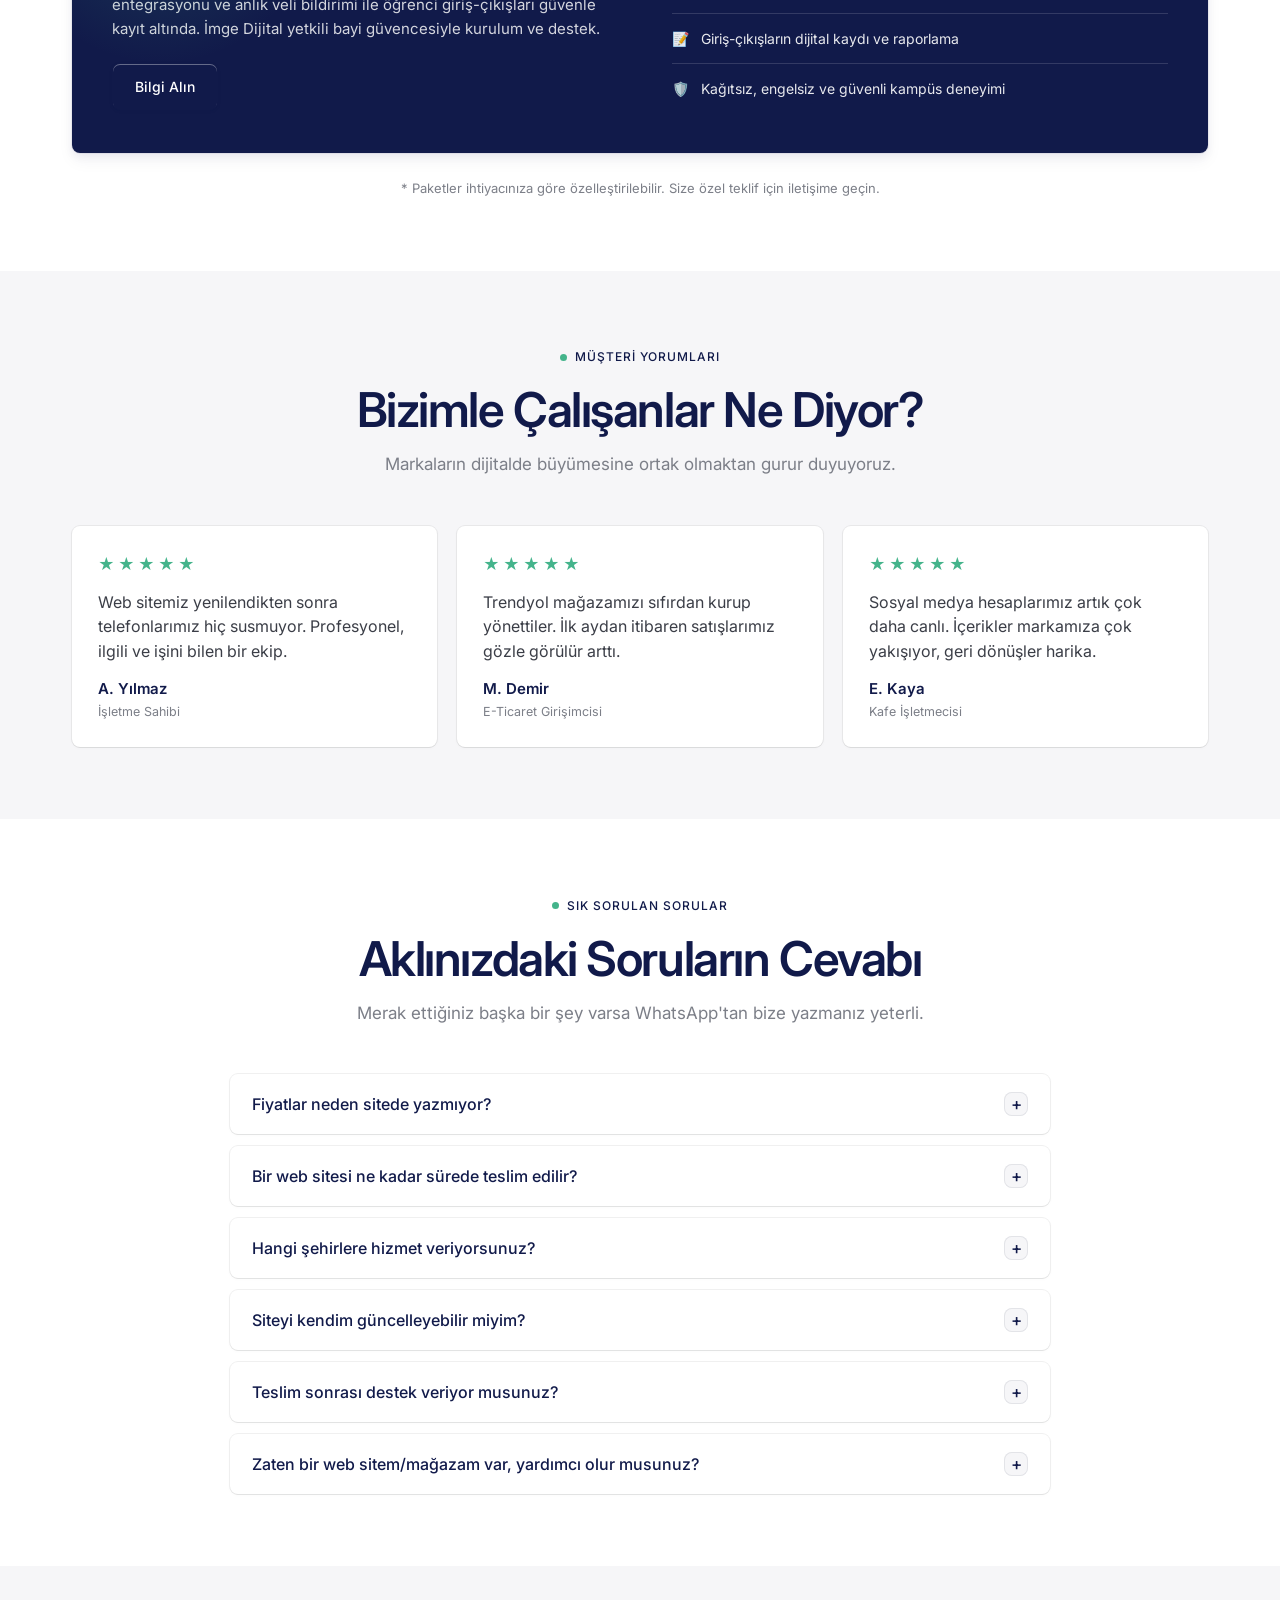
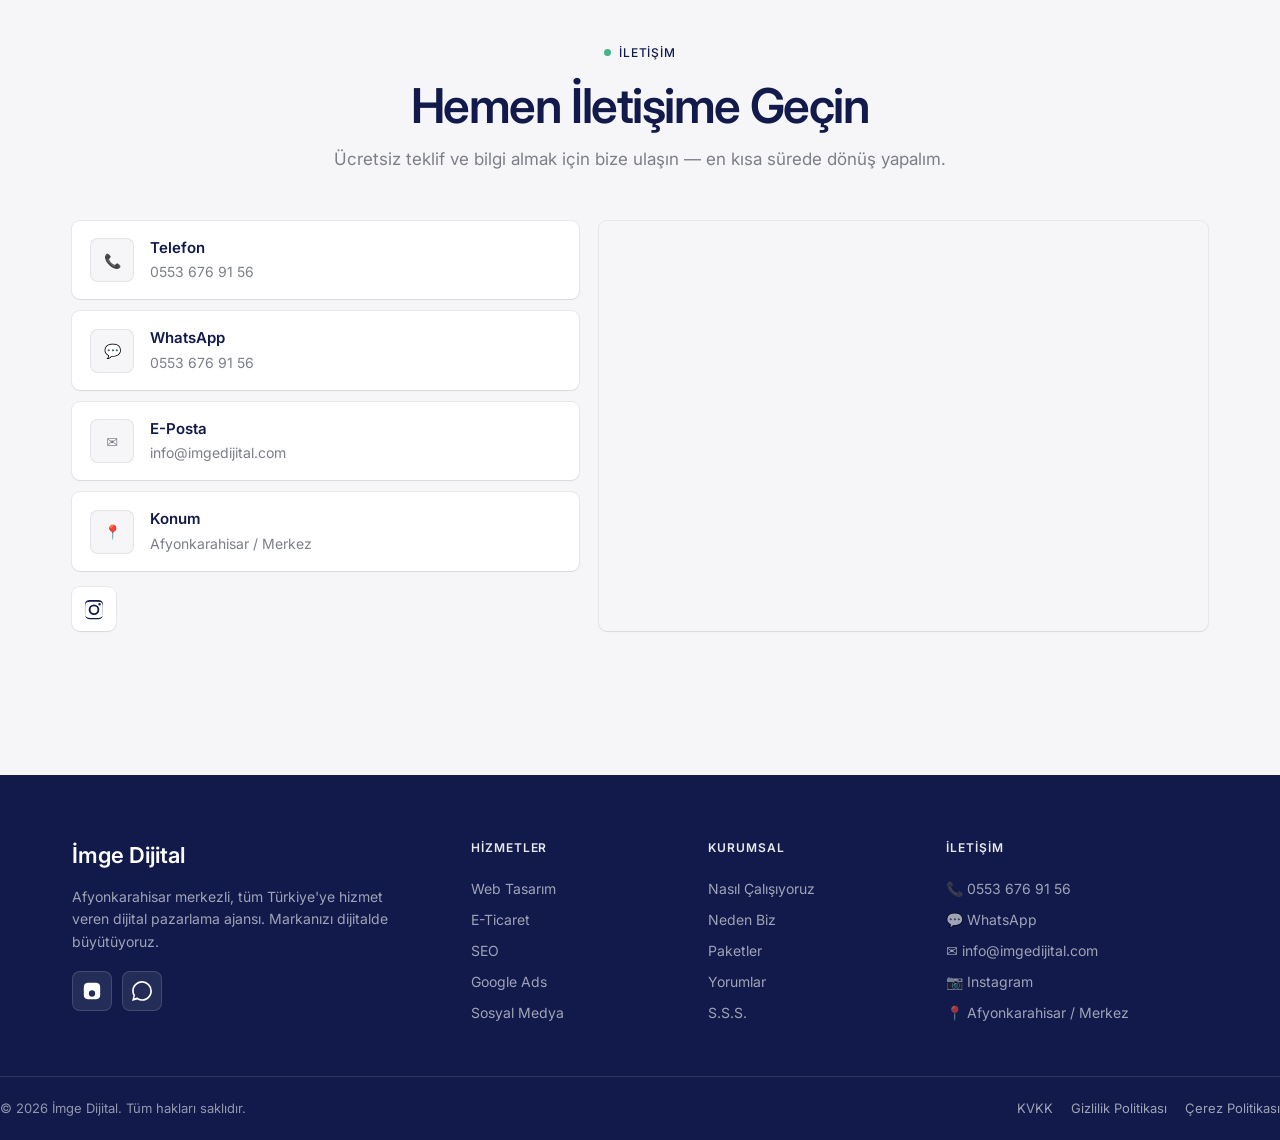
==== commit 1a93a2e9: "Hero yüzen kart metni güçlendirildi Eski metin hero açıklamasıyla çakışıyordu ('tasarım, teknoloji v" ====
--- a/index.html
+++ b/index.html
@@ -107,8 +107,8 @@
             <svg viewBox="0 0 24 24" width="18" height="18" fill="none" stroke="currentColor" stroke-width="1.65" stroke-linecap="round" stroke-linejoin="round"><path d="M6 18 18 6M6 6h12v12"/></svg>
           </span>
           <div>
-            <strong>Güzel görünür. İyi çalışır.</strong>
-            <p>Tasarım, teknoloji ve strateji bir arada.</p>
+            <strong>İlk izlenim bir kez olur.</strong>
+            <p>Hızlı açılan, Google'da bulunan, satışa odaklı siteler.</p>
           </div>
           <span class="hx-float-check" aria-hidden="true">✓</span>
         </div>
